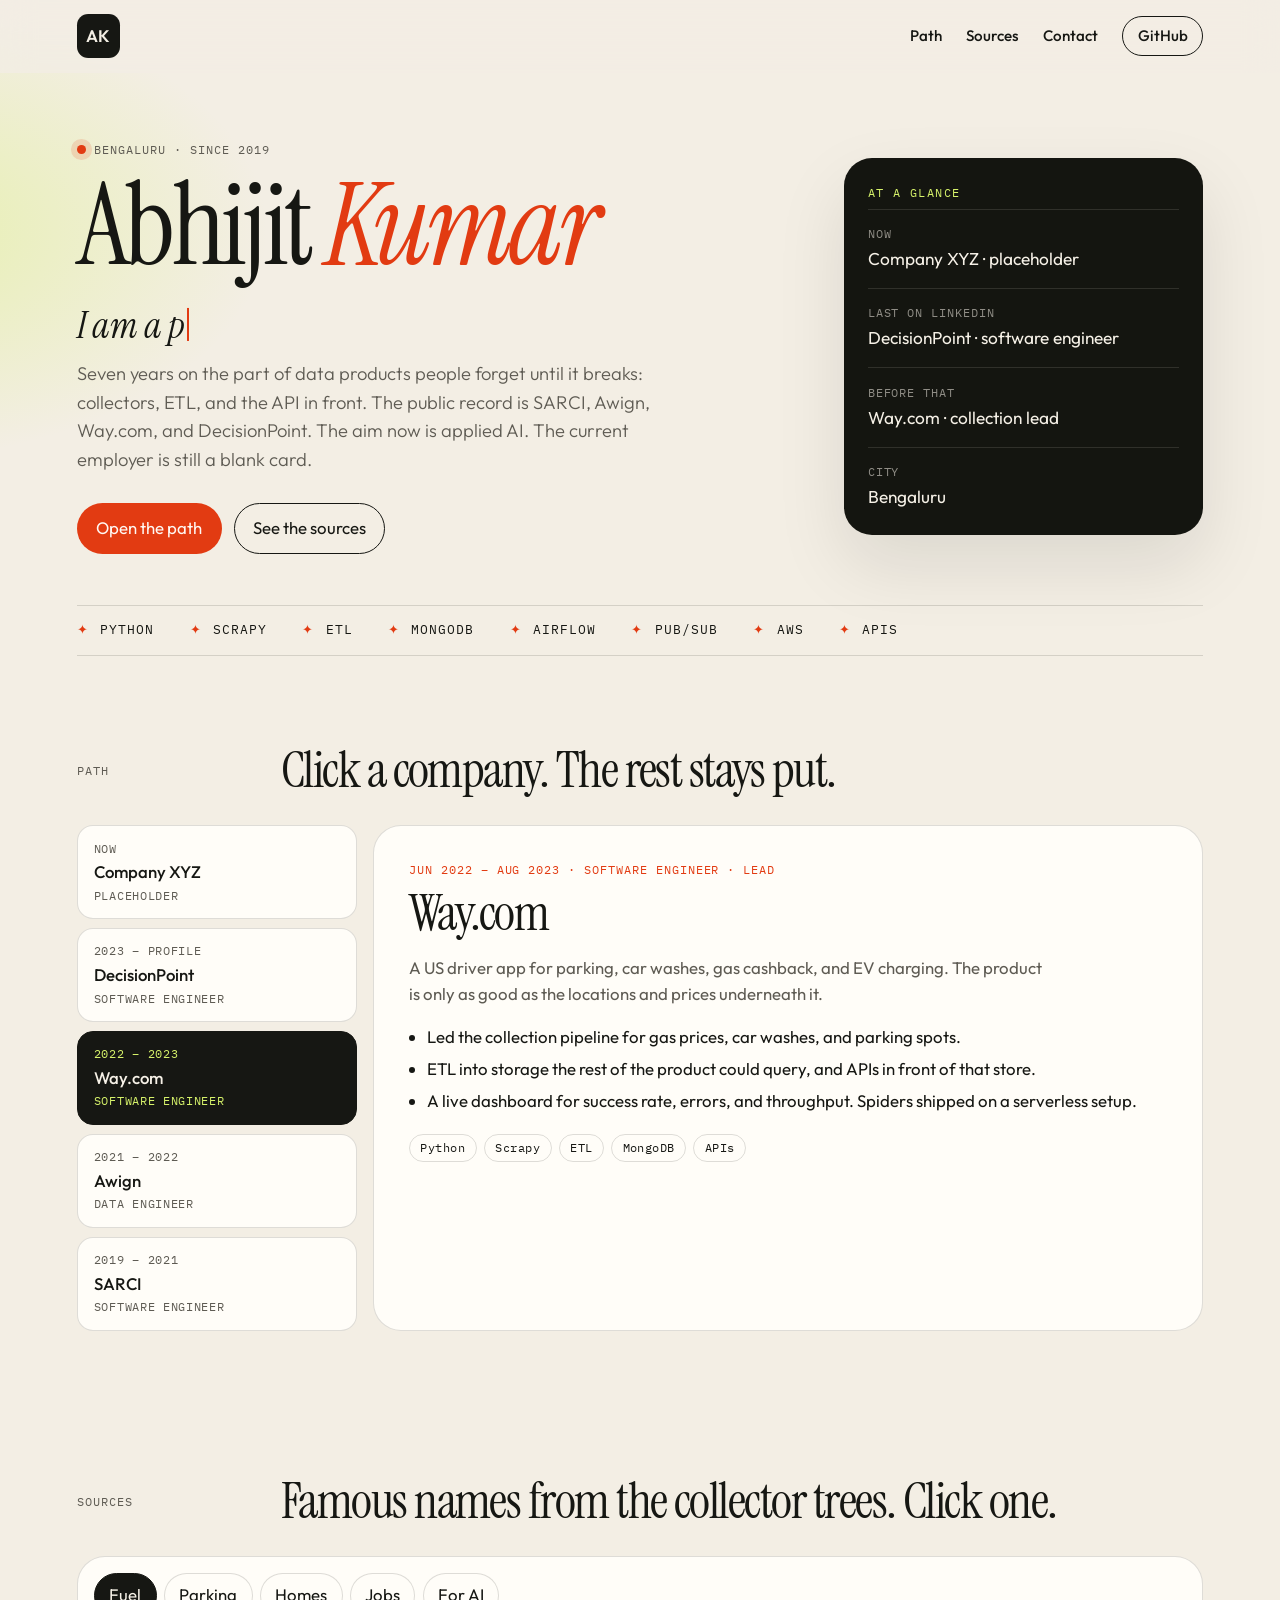
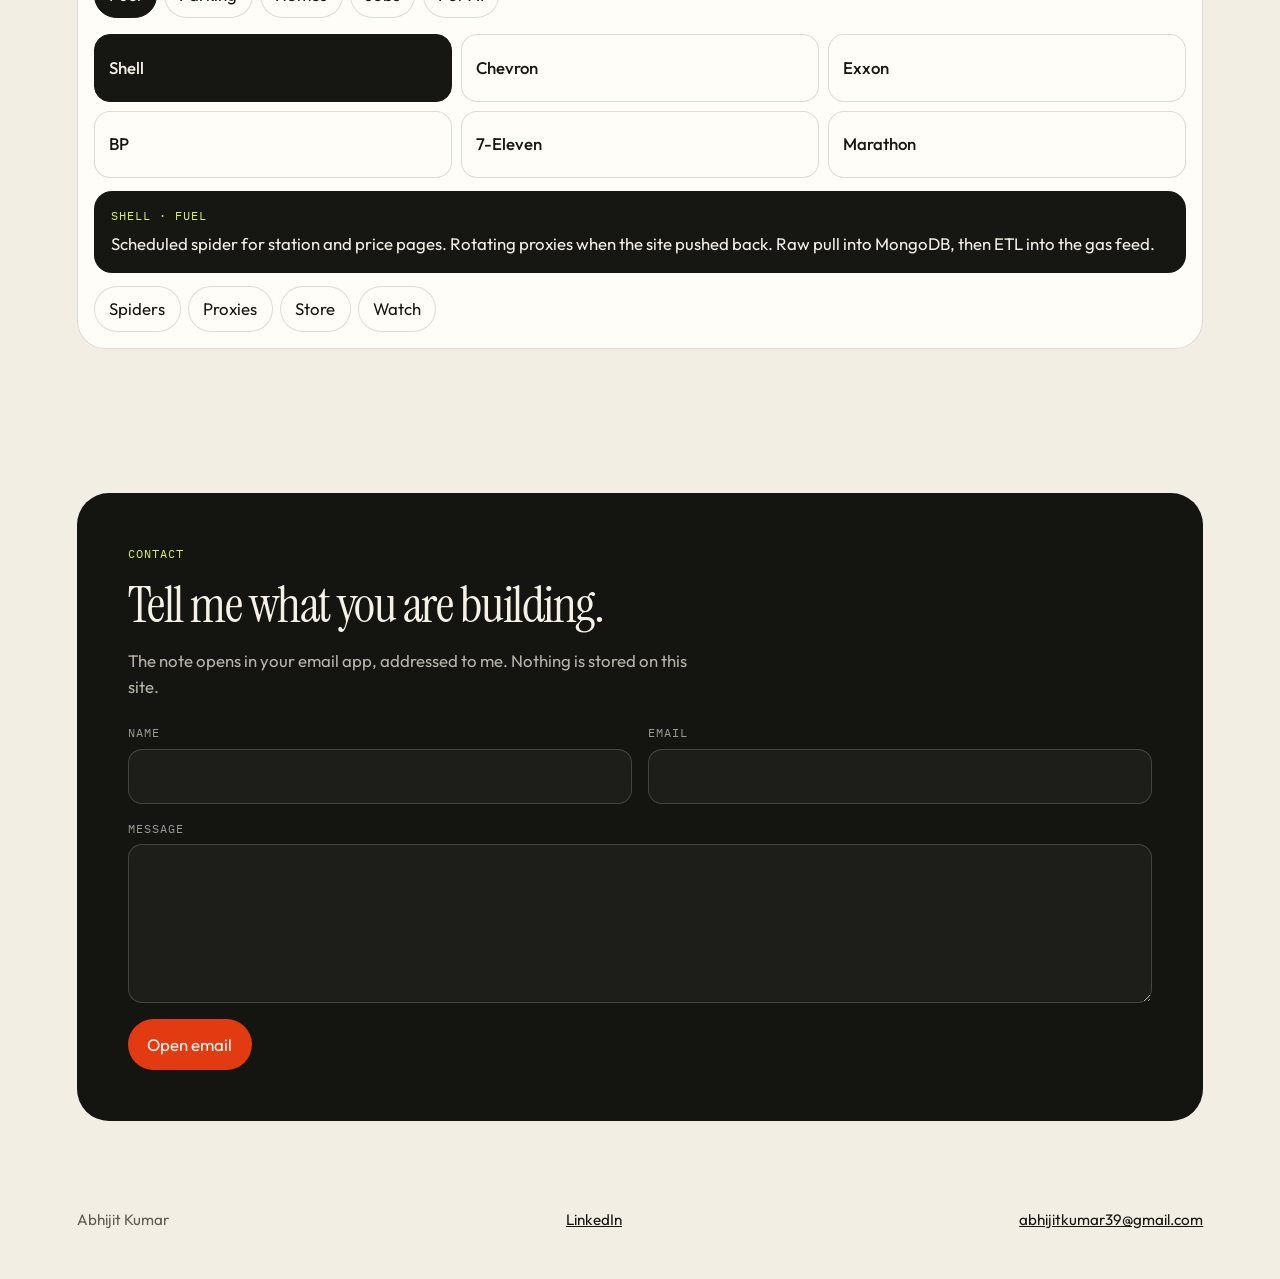
==== index.html @ cfc1832e "Turn the portfolio into a clickable record of the real roles. Company tabs follow the public LinkedI" ====
<!DOCTYPE html>
<html lang="en">
<head>
	<meta charset="utf-8">
	<meta name="viewport" content="width=device-width, initial-scale=1">
	<title>Abhijit Kumar — Data systems for an AI shift</title>
	<meta name="description" content="Abhijit Kumar has built collection pipelines, ETL, and APIs since 2019, including gas, parking, and listing data for Way.com. The current company card is a placeholder.">
	<link rel="icon" href="images/favicon.ico">
	<link rel="preconnect" href="https://fonts.googleapis.com">
	<link rel="preconnect" href="https://fonts.gstatic.com" crossorigin>
	<link href="https://fonts.googleapis.com/css2?family=IBM+Plex+Mono:wght@400;500&family=Instrument+Serif:ital@0;1&family=Outfit:wght@300;400;500;600&display=swap" rel="stylesheet">
	<link rel="stylesheet" href="assets/css/portfolio.css">
</head>
<body>
	<a class="skip" href="#path">Skip to the path</a>

	<header class="nav" data-nav>
		<a class="mark" href="#top" aria-label="Abhijit Kumar, home">AK</a>
		<button class="menu" type="button" aria-expanded="false" aria-controls="site-nav">
			<span class="menu-label">Menu</span>
			<span class="menu-bars" aria-hidden="true"></span>
		</button>
		<nav id="site-nav" class="nav-links">
			<a href="#path">Path</a>
			<a href="#sources">Sources</a>
			<a href="#contact">Contact</a>
			<a class="nav-github" href="https://github.com/abhijitkumar39" target="_blank" rel="noopener">GitHub</a>
		</nav>
	</header>

	<main id="top">
		<section class="hero">
			<div class="hero-copy">
				<p class="eyebrow"><span class="dot" aria-hidden="true"></span> Bengaluru · since 2019</p>
				<h1>Abhijit <em>Kumar</em></h1>
				<p class="role">I am a <span id="role" aria-live="polite">data engineer</span><span class="caret" aria-hidden="true"></span></p>
				<p class="lede">Seven years on the part of data products people forget until it breaks: collectors, ETL, and the API in front. The public record is SARCI, Awign, Way.com, and DecisionPoint. The aim now is applied AI. The current employer is still a blank card.</p>
				<div class="hero-actions">
					<a class="btn btn-primary" href="#path">Open the path</a>
					<a class="btn btn-ghost" href="#sources">See the sources</a>
				</div>
			</div>

			<aside class="now" aria-label="At a glance">
				<p class="now-kicker">At a glance</p>
				<dl>
					<div>
						<dt>Now</dt>
						<dd>Company XYZ · placeholder</dd>
					</div>
					<div>
						<dt>Last on LinkedIn</dt>
						<dd>DecisionPoint · software engineer</dd>
					</div>
					<div>
						<dt>Before that</dt>
						<dd>Way.com · collection lead</dd>
					</div>
					<div>
						<dt>City</dt>
						<dd>Bengaluru</dd>
					</div>
				</dl>
			</aside>
		</section>

		<section class="strip" aria-label="Tools">
			<ul>
				<li>Python</li>
				<li>Scrapy</li>
				<li>ETL</li>
				<li>MongoDB</li>
				<li>Airflow</li>
				<li>Pub/Sub</li>
				<li>AWS</li>
				<li>APIs</li>
			</ul>
		</section>

		<section id="path" class="section">
			<div class="section-head">
				<p class="eyebrow">Path</p>
				<h2>Click a company. The rest stays put.</h2>
			</div>

			<div class="switcher" data-switcher>
				<div class="switcher-tabs" role="tablist" aria-label="Companies">
					<button type="button" role="tab" id="tab-xyz" aria-controls="panel-xyz" aria-selected="false">
						<span>Now</span>
						<strong>Company XYZ</strong>
						<small>Placeholder</small>
					</button>
					<button type="button" role="tab" id="tab-dp" aria-controls="panel-dp" aria-selected="false">
						<span>2023 – profile</span>
						<strong>DecisionPoint</strong>
						<small>Software engineer</small>
					</button>
					<button type="button" role="tab" id="tab-way" aria-controls="panel-way" aria-selected="true">
						<span>2022 – 2023</span>
						<strong>Way.com</strong>
						<small>Software engineer</small>
					</button>
					<button type="button" role="tab" id="tab-awign" aria-controls="panel-awign" aria-selected="false">
						<span>2021 – 2022</span>
						<strong>Awign</strong>
						<small>Data engineer</small>
					</button>
					<button type="button" role="tab" id="tab-sarci" aria-controls="panel-sarci" aria-selected="false">
						<span>2019 – 2021</span>
						<strong>SARCI</strong>
						<small>Software engineer</small>
					</button>
				</div>

				<div class="switcher-stage">
					<article class="stage-card" role="tabpanel" id="panel-xyz" aria-labelledby="tab-xyz" hidden>
						<p class="stage-kicker">Placeholder · not a real employer</p>
						<h3>Company XYZ</h3>
						<p class="stage-company">The current role is not on the public LinkedIn yet. This card stays empty until the next pass.</p>
						<ul>
							<li>Title, dates, and the actual work go here.</li>
							<li>Nothing in this card should be read as a job.</li>
						</ul>
					</article>

					<article class="stage-card" role="tabpanel" id="panel-dp" aria-labelledby="tab-dp" hidden>
						<p class="stage-kicker">Aug 2023 – still the latest role on LinkedIn · Software engineer</p>
						<h3>DecisionPoint</h3>
						<p class="stage-company">Enterprise mobility for warehouses, stores, and delivery routes: proof of delivery, RFID, and the devices people carry on the floor.</p>
						<ul>
							<li>REST APIs with JWT, plus the schema and the queries behind them.</li>
							<li>Airflow pipelines in Python, and Pub/Sub where a stream had to stay current.</li>
							<li>Freshservice, Field Nation, and Netreo tied into internal workflows. Deploys on Linux EC2.</li>
						</ul>
						<p class="chips"><span>Python</span><span>Airflow</span><span>Pub/Sub</span><span>JWT</span><span>EC2</span></p>
					</article>

					<article class="stage-card" role="tabpanel" id="panel-way" aria-labelledby="tab-way">
						<p class="stage-kicker">Jun 2022 – Aug 2023 · Software engineer · lead</p>
						<h3>Way.com</h3>
						<p class="stage-company">A US driver app for parking, car washes, gas cashback, and EV charging. The product is only as good as the locations and prices underneath it.</p>
						<ul>
							<li>Led the collection pipeline for gas prices, car washes, and parking spots.</li>
							<li>ETL into storage the rest of the product could query, and APIs in front of that store.</li>
							<li>A live dashboard for success rate, errors, and throughput. Spiders shipped on a serverless setup.</li>
						</ul>
						<p class="chips"><span>Python</span><span>Scrapy</span><span>ETL</span><span>MongoDB</span><span>APIs</span></p>
					</article>

					<article class="stage-card" role="tabpanel" id="panel-awign" aria-labelledby="tab-awign" hidden>
						<p class="stage-kicker">Feb 2021 – May 2022 · Data engineer · Bengaluru</p>
						<h3>Awign</h3>
						<p class="stage-company">A gig-work platform. Enterprises hand over on-site and remote tasks, and a large worker network across India carries them out.</p>
						<ul>
							<li>Ran ETL from extract through load, and kept the jobs reliable enough to repeat.</li>
							<li>Turned useful sources into automated collectors instead of one-off pulls.</li>
						</ul>
						<p class="chips"><span>Python</span><span>ETL</span><span>Automation</span></p>
					</article>

					<article class="stage-card" role="tabpanel" id="panel-sarci" aria-labelledby="tab-sarci" hidden>
						<p class="stage-kicker">Jul 2019 – Feb 2021 · Software engineer · Bengaluru</p>
						<h3>SARCI</h3>
						<p class="stage-company">Process automation for Indian businesses: ERP workflows, inventory, and the paperwork that usually sits between two departments.</p>
						<ul>
							<li>Sat with clients on where their ERP was failing and shaped the fix.</li>
							<li>Built an inventory system from stock on hand through to procurement planning.</li>
						</ul>
						<p class="chips"><span>ERP</span><span>Inventory</span><span>Automation</span></p>
					</article>
				</div>
			</div>
		</section>

		<section id="sources" class="section">
			<div class="section-head">
				<p class="eyebrow">Sources</p>
				<h2>Famous names from the collector trees. Click one.</h2>
			</div>

			<div class="board" data-board>
				<div class="lane-tabs" role="tablist" aria-label="Source lanes">
					<button type="button" role="tab" data-lane="fuel" aria-selected="true">Fuel</button>
					<button type="button" role="tab" data-lane="parking" aria-selected="false">Parking</button>
					<button type="button" role="tab" data-lane="homes" aria-selected="false">Homes</button>
					<button type="button" role="tab" data-lane="jobs" aria-selected="false">Jobs</button>
					<button type="button" role="tab" data-lane="ai" aria-selected="false">For AI</button>
				</div>

				<div class="brand-grid" data-lane-panel="fuel">
					<button type="button" data-brand="shell">Shell</button>
					<button type="button" data-brand="chevron">Chevron</button>
					<button type="button" data-brand="exxon">Exxon</button>
					<button type="button" data-brand="bp">BP</button>
					<button type="button" data-brand="seven">7-Eleven</button>
					<button type="button" data-brand="marathon">Marathon</button>
				</div>
				<div class="brand-grid" data-lane-panel="parking" hidden>
					<button type="button" data-brand="spothero">SpotHero</button>
					<button type="button" data-brand="parkwhiz">ParkWhiz</button>
					<button type="button" data-brand="parkopedia">Parkopedia</button>
					<button type="button" data-brand="plugshare">PlugShare</button>
				</div>
				<div class="brand-grid" data-lane-panel="homes" hidden>
					<button type="button" data-brand="lennar">Lennar</button>
					<button type="button" data-brand="horton">D.R. Horton</button>
					<button type="button" data-brand="pulte">Pulte</button>
					<button type="button" data-brand="toll">Toll Brothers</button>
					<button type="button" data-brand="kb">KB Home</button>
				</div>
				<div class="brand-grid" data-lane-panel="jobs" hidden>
					<button type="button" data-brand="indeed">Indeed</button>
					<button type="button" data-brand="glassdoor">Glassdoor</button>
					<button type="button" data-brand="linkedin">LinkedIn</button>
					<button type="button" data-brand="zip">ZipRecruiter</button>
					<button type="button" data-brand="monster">Monster</button>
					<button type="button" data-brand="dice">Dice</button>
				</div>
				<div class="brand-grid ai-note" data-lane-panel="ai" hidden>
					<p>These feeds are repeated, timestamped, and tied to a place: a price, an open bay, a listing that changed. That is the raw material an applied-AI role actually starts from. The model work in public so far is a Telegram reminder bot that replies with a local Ollama model.</p>
					<a class="btn btn-ghost" href="https://github.com/abhijitkumar39/personal-reminder-assistant" target="_blank" rel="noopener">Reminder assistant</a>
				</div>

				<div class="dock" data-dock>
					<p class="dock-kicker" id="dock-kicker">Shell · fuel</p>
					<p id="dock-copy">Scheduled spider. Rotating proxies when the site pushed back. Raw pull into MongoDB, then an ETL job into the gas feed.</p>
				</div>

				<div class="steps" role="tablist" aria-label="How a collect ran">
					<button type="button" data-step="spiders" aria-selected="true">Spiders</button>
					<button type="button" data-step="proxies" aria-selected="false">Proxies</button>
					<button type="button" data-step="store" aria-selected="false">Store</button>
					<button type="button" data-step="watch" aria-selected="false">Watch</button>
				</div>
			</div>
		</section>

		<section id="contact" class="section contact">
			<div class="contact-panel">
				<p class="eyebrow">Contact</p>
				<h2>Tell me what you are building.</h2>
				<p class="contact-note">The note opens in your email app, addressed to me. Nothing is stored on this site.</p>
				<form class="note" id="note-form">
					<label>
						<span>Name</span>
						<input name="name" type="text" autocomplete="name" required maxlength="80">
					</label>
					<label>
						<span>Email</span>
						<input name="email" type="email" autocomplete="email" required maxlength="120">
					</label>
					<label class="full">
						<span>Message</span>
						<textarea name="message" rows="5" required maxlength="2000"></textarea>
					</label>
					<button class="btn btn-primary" type="submit">Open email</button>
				</form>
			</div>
		</section>
	</main>

	<footer class="footer">
		<p>Abhijit Kumar</p>
		<p><a href="https://www.linkedin.com/in/abhijit-kumar-79ab26136/" target="_blank" rel="noopener">LinkedIn</a></p>
		<p><a href="mailto:abhijitkumar39@gmail.com">abhijitkumar39@gmail.com</a></p>
	</footer>

	<script src="assets/js/portfolio.js"></script>
</body>
</html>
---- assets/css/portfolio.css ----
:root {
	--bg: #f3eee4;
	--bg-deep: #e7dfd0;
	--ink: #161713;
	--muted: #5e5b53;
	--line: rgba(22, 23, 19, 0.14);
	--accent: #e23b12;
	--card: #fffdf8;
	--ink-card: #141510;
	--lime: #d6f26a;
	--serif: "Instrument Serif", Georgia, "Times New Roman", serif;
	--sans: "Outfit", "Avenir Next", "Segoe UI", sans-serif;
	--mono: "IBM Plex Mono", ui-monospace, SFMono-Regular, Menlo, monospace;
	--shadow: 0 30px 70px rgba(22, 23, 19, 0.1);
	--radius: 28px;
}

* { box-sizing: border-box; }

html { scroll-behavior: smooth; }

body {
	margin: 0;
	background:
		radial-gradient(900px 480px at 100% -10%, rgba(226, 59, 18, 0.14), transparent 60%),
		radial-gradient(720px 420px at -10% 8%, rgba(214, 242, 106, 0.45), transparent 55%),
		var(--bg);
	color: var(--ink);
	font-family: var(--sans);
	font-size: 1.05rem;
	line-height: 1.55;
	font-weight: 400;
}

body.nav-open { overflow: hidden; }

img { max-width: 100%; }

a { color: inherit; }

::selection {
	background: var(--lime);
	color: var(--ink);
}

.skip {
	position: absolute;
	left: 1rem;
	top: -4rem;
	background: var(--ink);
	color: var(--bg);
	padding: 0.6rem 0.9rem;
	z-index: 20;
}

.skip:focus { top: 1rem; }

.nav {
	position: sticky;
	top: 0;
	z-index: 10;
	display: flex;
	align-items: center;
	justify-content: space-between;
	gap: 1rem;
	padding: 0.9rem 6vw;
	background: rgba(243, 238, 228, 0.78);
	backdrop-filter: blur(16px);
	border-bottom: 1px solid transparent;
}

.nav.is-stuck { border-bottom-color: var(--line); }

.mark {
	display: grid;
	place-items: center;
	width: 2.7rem;
	height: 2.7rem;
	border-radius: 0.7rem;
	background: var(--ink);
	color: var(--bg);
	text-decoration: none;
	font-weight: 600;
	letter-spacing: 0.04em;
}

.nav-links {
	display: flex;
	align-items: center;
	gap: 1.5rem;
}

.nav-links a {
	text-decoration: none;
	font-size: 0.95rem;
	font-weight: 500;
}

.nav-links a:hover { color: var(--accent); }

.nav-github {
	border: 1px solid var(--ink);
	border-radius: 999px;
	padding: 0.45rem 0.9rem;
}

.nav-github:hover {
	background: var(--ink);
	color: var(--bg) !important;
}

.menu {
	display: none;
	align-items: center;
	gap: 0.55rem;
	border: 1px solid var(--line);
	background: transparent;
	border-radius: 999px;
	padding: 0.45rem 0.8rem;
	font: inherit;
	cursor: pointer;
}

.menu-bars,
.menu-bars::before,
.menu-bars::after {
	display: block;
	width: 1rem;
	height: 1.5px;
	background: var(--ink);
	position: relative;
	content: "";
}

.menu-bars::before,
.menu-bars::after {
	position: absolute;
	left: 0;
}

.menu-bars::before { top: -5px; }
.menu-bars::after { top: 5px; }

.hero {
	display: grid;
	grid-template-columns: minmax(0, 1.4fr) minmax(260px, 0.7fr);
	gap: 3rem;
	align-items: center;
	padding: 4.2rem 6vw 3.2rem;
}

.eyebrow {
	display: flex;
	align-items: center;
	gap: 0.55rem;
	margin: 0 0 1rem;
	font-family: var(--mono);
	font-size: 0.78rem;
	letter-spacing: 0.08em;
	text-transform: uppercase;
	color: var(--muted);
}

.dot {
	width: 0.55rem;
	height: 0.55rem;
	border-radius: 50%;
	background: var(--accent);
	box-shadow: 0 0 0 6px rgba(226, 59, 18, 0.15);
}

h1 {
	margin: 0;
	font-family: var(--serif);
	font-weight: 400;
	font-size: clamp(4.4rem, 9vw, 8.4rem);
	line-height: 0.86;
	letter-spacing: -0.04em;
}

h1 em {
	font-style: italic;
	color: var(--accent);
}

.role {
	margin: 1.4rem 0 0.4rem;
	font-family: var(--serif);
	font-size: clamp(1.6rem, 3vw, 2.3rem);
	font-style: italic;
}

.caret {
	display: inline-block;
	width: 2px;
	height: 0.9em;
	margin-left: 2px;
	background: var(--accent);
	transform: translateY(0.08em);
	animation: blink 1s steps(1) infinite;
}

.lede {
	max-width: 38rem;
	margin: 0.4rem 0 0;
	color: var(--muted);
	font-size: 1.15rem;
	font-weight: 300;
}

.hero-actions {
	display: flex;
	flex-wrap: wrap;
	gap: 0.75rem;
	margin-top: 1.8rem;
}

.btn {
	display: inline-flex;
	align-items: center;
	justify-content: center;
	min-height: 3rem;
	padding: 0.7rem 1.15rem;
	border-radius: 999px;
	text-decoration: none;
	font-weight: 500;
	border: 1px solid transparent;
	cursor: pointer;
	font: inherit;
}

.btn-primary {
	background: var(--accent);
	color: #fff8f4;
}

.btn-primary:hover { background: #c4320e; }

.btn-ghost {
	border-color: var(--ink);
	background: transparent;
}

.btn-ghost:hover { background: var(--ink); color: var(--bg); }

.now {
	background: var(--ink-card);
	color: #f6f1e7;
	border-radius: var(--radius);
	padding: 1.6rem 1.5rem 0.6rem;
	box-shadow: var(--shadow);
}

.now-kicker {
	margin: 0 0 0.4rem;
	font-family: var(--mono);
	font-size: 0.75rem;
	letter-spacing: 0.12em;
	text-transform: uppercase;
	color: var(--lime);
}

.now dl { margin: 0; }

.now div {
	padding: 0.95rem 0;
	border-top: 1px solid rgba(246, 241, 231, 0.12);
}

.now dt {
	font-family: var(--mono);
	font-size: 0.72rem;
	letter-spacing: 0.08em;
	text-transform: uppercase;
	color: rgba(246, 241, 231, 0.55);
}

.now dd {
	margin: 0.2rem 0 0;
	font-size: 1.08rem;
}

.now a { color: #fff; }

.strip {
	margin: 0 6vw 1rem;
	border-block: 1px solid var(--line);
	overflow: hidden;
}

.strip ul {
	display: flex;
	gap: 2.2rem;
	list-style: none;
	margin: 0;
	padding: 0.9rem 0;
	font-family: var(--mono);
	font-size: 0.82rem;
	letter-spacing: 0.08em;
	text-transform: uppercase;
	white-space: nowrap;
}

.strip li::before {
	content: "✦";
	color: var(--accent);
	margin-right: 0.7rem;
}

.section {
	padding: 4.5rem 6vw;
}

.section-head {
	display: grid;
	grid-template-columns: 180px 1fr;
	gap: 1.5rem;
	align-items: end;
	margin-bottom: 1.8rem;
}

.section-head h2,
.about h2,
.contact h2 {
	margin: 0;
	font-family: var(--serif);
	font-weight: 400;
	font-size: clamp(2.2rem, 4vw, 3.6rem);
	line-height: 1.02;
	letter-spacing: -0.03em;
}

.projects {
	display: grid;
	grid-template-columns: 1fr 1fr;
	gap: 1rem;
}

.project {
	display: flex;
	flex-direction: column;
	gap: 1.2rem;
	min-height: 280px;
	padding: 1.4rem;
	background: var(--card);
	border: 1px solid var(--line);
	border-radius: 24px;
	text-decoration: none;
	transition: transform 180ms ease, border-color 180ms ease;
}

.project-wide { grid-column: 1 / -1; flex-direction: row; align-items: center; gap: 1.6rem; min-height: 0; }

.project:hover {
	transform: translateY(-4px);
	border-color: var(--accent);
}

.project-index {
	font-family: var(--serif);
	font-size: 2.4rem;
	line-height: 1;
	color: var(--accent);
}

.project-body { flex: 1; }

.project-meta {
	margin: 0 0 0.35rem;
	font-family: var(--mono);
	font-size: 0.75rem;
	letter-spacing: 0.08em;
	text-transform: uppercase;
	color: var(--muted);
}

.project h3 {
	margin: 0 0 0.45rem;
	font-size: 1.55rem;
	font-weight: 500;
	letter-spacing: -0.03em;
}

.project p { margin: 0; color: var(--muted); max-width: 46rem; }

.project-go {
	font-family: var(--mono);
	font-size: 0.78rem;
	letter-spacing: 0.06em;
	text-transform: uppercase;
}

.project-wide .project-go { margin-left: auto; }

.about {
	display: grid;
	grid-template-columns: 1fr 1fr;
	gap: 3rem;
	align-items: start;
}

.about-copy p {
	margin-top: 0;
	color: var(--muted);
	font-size: 1.12rem;
}

.facts {
	list-style: none;
	margin: 1.5rem 0 0;
	padding: 0;
	border-top: 1px solid var(--line);
}

.facts li {
	display: grid;
	grid-template-columns: 7rem 1fr;
	gap: 1rem;
	padding: 0.85rem 0;
	border-bottom: 1px solid var(--line);
}

.facts span {
	font-family: var(--mono);
	font-size: 0.75rem;
	letter-spacing: 0.08em;
	text-transform: uppercase;
	color: var(--muted);
	align-self: center;
}

.contact-panel {
	background: var(--ink-card);
	color: #f6f1e7;
	border-radius: 32px;
	padding: clamp(1.5rem, 4vw, 3.2rem);
}

.contact .eyebrow { color: var(--lime); }

.contact-note {
	max-width: 36rem;
	color: rgba(246, 241, 231, 0.72);
}

.note {
	display: grid;
	grid-template-columns: 1fr 1fr;
	gap: 1rem;
	margin-top: 1.5rem;
}

.note label { display: grid; gap: 0.4rem; }

.note .full { grid-column: 1 / -1; }
.note button { grid-column: 1 / -1; justify-self: start; }

.note span {
	font-family: var(--mono);
	font-size: 0.72rem;
	letter-spacing: 0.08em;
	text-transform: uppercase;
	color: rgba(246, 241, 231, 0.6);
}

.note input,
.note textarea {
	width: 100%;
	border: 1px solid rgba(246, 241, 231, 0.18);
	background: rgba(255, 255, 255, 0.04);
	color: #fff;
	border-radius: 14px;
	padding: 0.85rem 0.9rem;
	font: inherit;
}

.note input:focus,
.note textarea:focus,
.btn:focus-visible,
.nav a:focus-visible,
.menu:focus-visible,
.mark:focus-visible {
	outline: 2px solid var(--lime);
	outline-offset: 3px;
}

.footer {
	display: flex;
	justify-content: space-between;
	gap: 1rem;
	padding: 0 6vw 2rem;
	color: var(--muted);
	font-size: 0.95rem;
}

.footer a { color: var(--ink); }

.switcher {
	display: grid;
	grid-template-columns: minmax(220px, 280px) 1fr;
	gap: 1rem;
	align-items: stretch;
}

.switcher-tabs {
	display: flex;
	flex-direction: column;
	gap: 0.55rem;
}

.switcher-tabs button,
.lane-tabs button,
.steps button,
.brand-grid button {
	font: inherit;
	cursor: pointer;
	text-align: left;
	color: inherit;
	background: var(--card);
	border: 1px solid var(--line);
}

.switcher-tabs button {
	display: grid;
	gap: 0.1rem;
	padding: 0.85rem 1rem;
	border-radius: 16px;
}

.switcher-tabs button span,
.switcher-tabs button small {
	font-family: var(--mono);
	font-size: 0.72rem;
	letter-spacing: 0.06em;
	text-transform: uppercase;
	color: var(--muted);
}

.switcher-tabs button strong {
	font-size: 1.05rem;
	font-weight: 500;
}

.switcher-tabs button[aria-selected="true"],
.lane-tabs button[aria-selected="true"],
.steps button[aria-selected="true"],
.brand-grid button[aria-selected="true"] {
	background: var(--ink);
	color: #f6f1e7;
	border-color: var(--ink);
}

.switcher-tabs button[aria-selected="true"] span,
.switcher-tabs button[aria-selected="true"] small {
	color: var(--lime);
}

.stage-card {
	background: var(--card);
	border: 1px solid var(--line);
	border-radius: 28px;
	padding: clamp(1.3rem, 3vw, 2.2rem);
	min-height: 100%;
}

#panel-xyz {
	border-style: dashed;
	background:
		repeating-linear-gradient(-45deg, transparent, transparent 10px, rgba(22, 23, 19, 0.03) 10px, rgba(22, 23, 19, 0.03) 11px),
		var(--card);
}

.stage-kicker,
.dock-kicker {
	margin: 0 0 0.6rem;
	font-family: var(--mono);
	font-size: 0.75rem;
	letter-spacing: 0.08em;
	text-transform: uppercase;
	color: var(--accent);
}

.stage-card h3 {
	margin: 0;
	font-family: var(--serif);
	font-size: clamp(2.4rem, 4vw, 3.6rem);
	font-weight: 400;
	letter-spacing: -0.03em;
	line-height: 0.95;
}

.stage-company {
	max-width: 40rem;
	color: var(--muted);
}

.stage-card ul {
	margin: 0.4rem 0 0;
	padding-left: 1.1rem;
}

.stage-card li { margin: 0.4rem 0; }

.chips {
	display: flex;
	flex-wrap: wrap;
	gap: 0.45rem;
	margin: 1.2rem 0 0;
}

.chips span {
	border: 1px solid var(--line);
	border-radius: 999px;
	padding: 0.25rem 0.65rem;
	font-family: var(--mono);
	font-size: 0.75rem;
	letter-spacing: 0.04em;
}

.board {
	background: var(--card);
	border: 1px solid var(--line);
	border-radius: 28px;
	padding: 1rem;
}

.lane-tabs,
.steps {
	display: flex;
	flex-wrap: wrap;
	gap: 0.45rem;
}

.lane-tabs { margin-bottom: 1rem; }

.lane-tabs button,
.steps button {
	border-radius: 999px;
	padding: 0.55rem 0.9rem;
}

.brand-grid {
	display: grid;
	grid-template-columns: repeat(3, 1fr);
	gap: 0.55rem;
	min-height: 9rem;
}

.brand-grid[hidden] { display: none; }

.brand-grid button {
	border-radius: 16px;
	padding: 1rem 0.9rem;
	font-weight: 500;
	font-size: 1.05rem;
}

.brand-grid button:hover,
.switcher-tabs button:hover,
.lane-tabs button:hover,
.steps button:hover {
	border-color: var(--accent);
}

.ai-note p {
	margin: 0 0 1rem;
	max-width: 42rem;
	color: var(--muted);
}

.dock {
	margin-top: 0.8rem;
	padding: 1rem 1.1rem;
	border-radius: 18px;
	background: var(--ink);
	color: #f6f1e7;
}

.dock p { margin: 0; }

.dock-kicker { color: var(--lime); }

#dock-copy { margin-top: 0.35rem; }

.steps { margin-top: 0.8rem; }

.switcher-tabs button:focus-visible,
.lane-tabs button:focus-visible,
.steps button:focus-visible,
.brand-grid button:focus-visible {
	outline: 2px solid var(--lime);
	outline-offset: 3px;
}

@media (max-width: 860px) {
	.menu { display: inline-flex; }

	.nav-links {
		position: fixed;
		inset: 4.4rem 1rem auto;
		display: none;
		flex-direction: column;
		align-items: stretch;
		gap: 0.2rem;
		padding: 0.8rem;
		background: var(--card);
		border: 1px solid var(--line);
		border-radius: 18px;
		box-shadow: var(--shadow);
	}

	.nav-links.is-open { display: flex; }

	.nav-links a {
		padding: 0.85rem 0.7rem;
		border-radius: 12px;
	}

	.nav-github { text-align: center; }

	.hero,
	.section-head,
	.about,
	.note,
	.project-wide,
	.projects {
		grid-template-columns: 1fr;
	}

	.hero {
		min-height: auto;
		padding-top: 2.2rem;
		gap: 1.6rem;
	}

	h1 { font-size: clamp(3.4rem, 16vw, 5rem); }

	.project-wide { flex-direction: column; align-items: flex-start; }

	.project-wide .project-go { margin-left: 0; }

	.footer { flex-direction: column; }

	.switcher,
	.brand-grid { grid-template-columns: 1fr; }

	.switcher-tabs {
		flex-direction: row;
		overflow-x: auto;
		padding-bottom: 0.2rem;
	}

	.switcher-tabs button { min-width: 9.5rem; }
}

@media (prefers-reduced-motion: reduce) {
	html { scroll-behavior: auto; }
	.caret { animation: none; }
	.project { transition: none; }
}

@keyframes blink {
	50% { opacity: 0; }
}
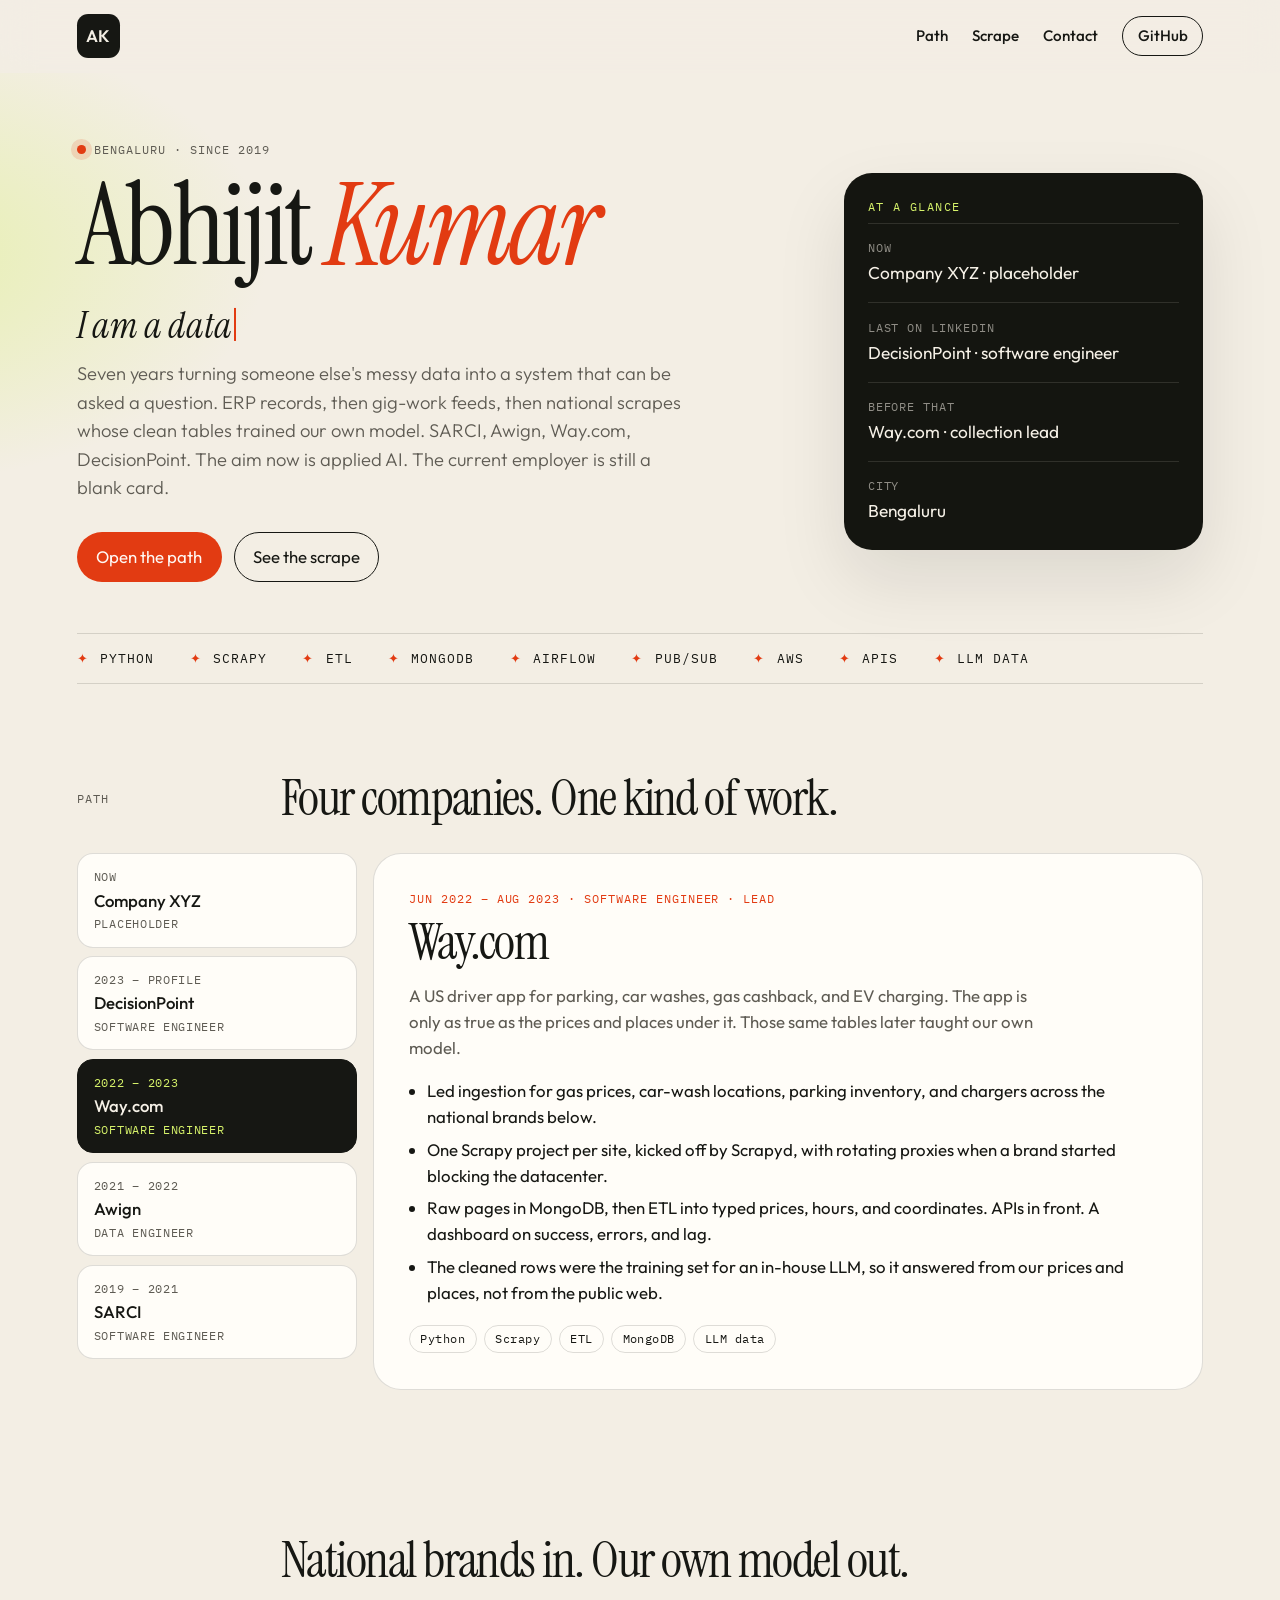
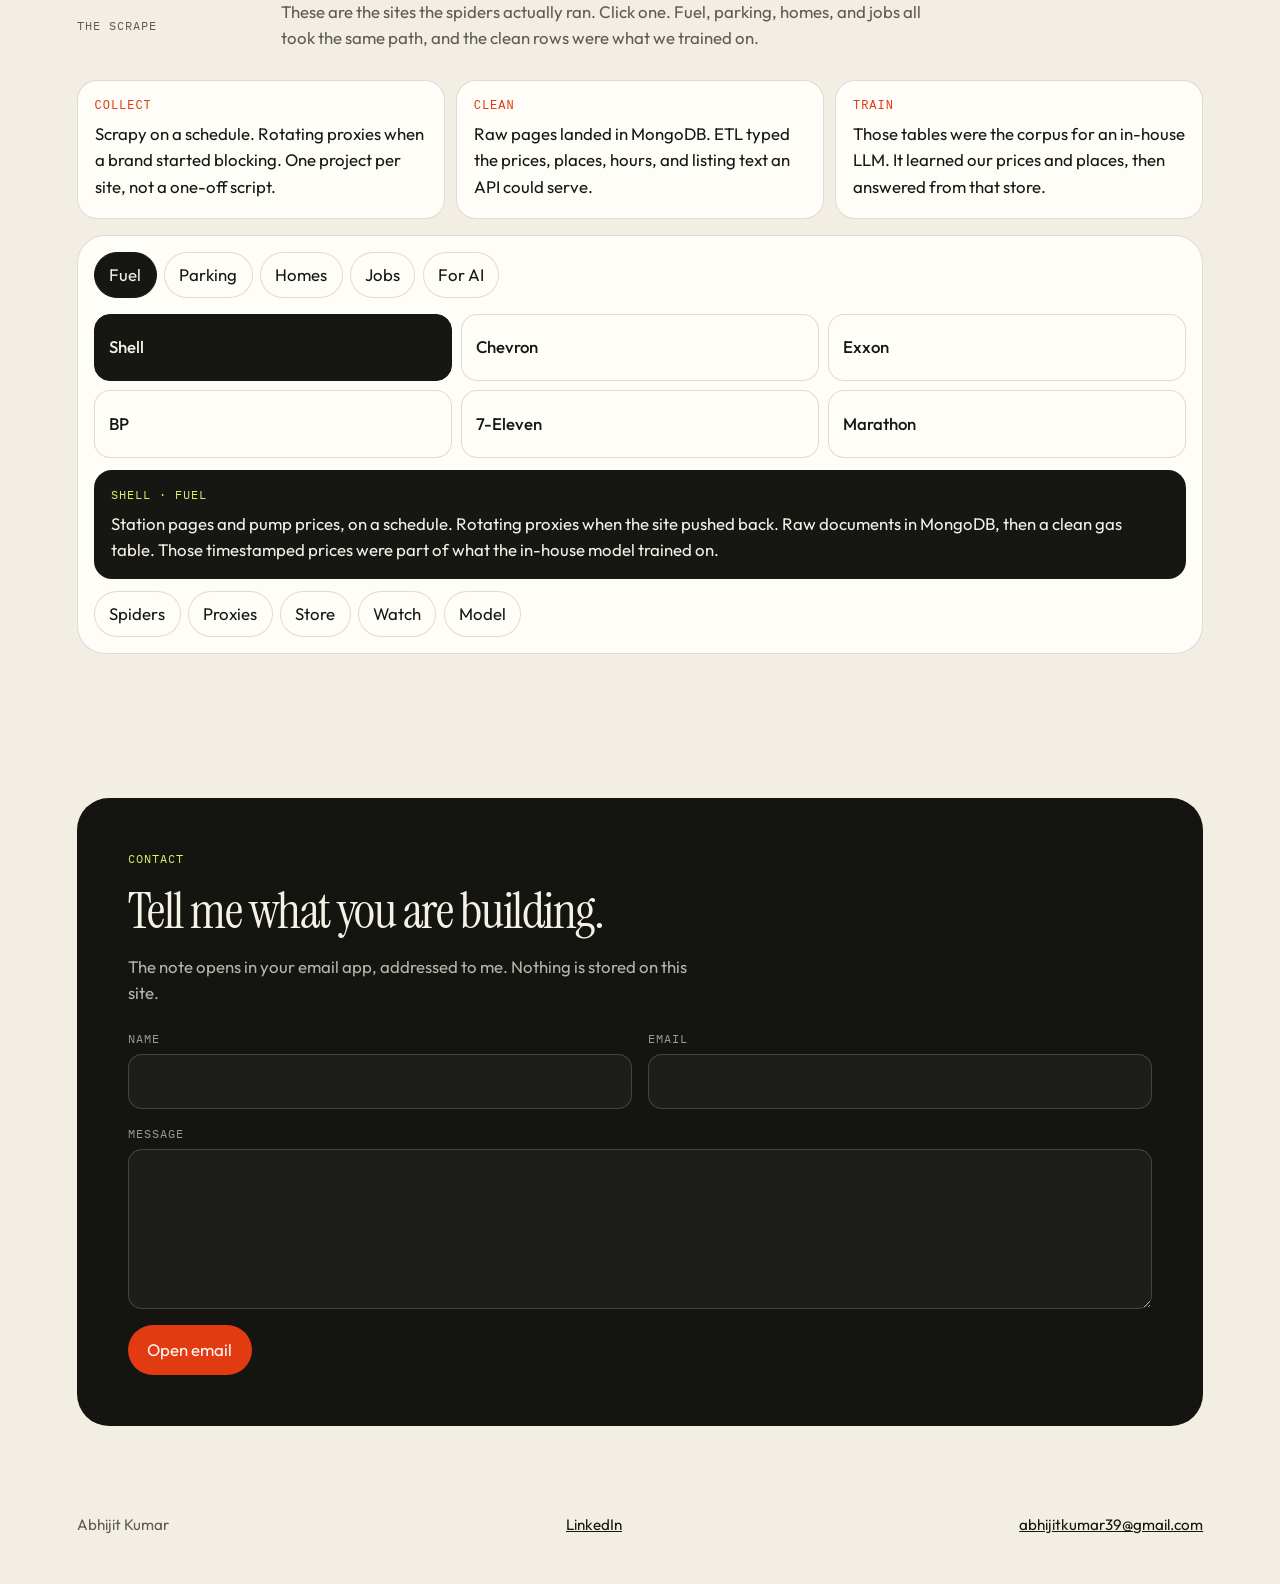
==== commit 296876a0: "Connect the career cards to the scrape that trained the model. Each past role now reads as the same " ====
--- a/index.html
+++ b/index.html
@@ -3,13 +3,13 @@
 <head>
 	<meta charset="utf-8">
 	<meta name="viewport" content="width=device-width, initial-scale=1">
-	<title>Abhijit Kumar — Data systems for an AI shift</title>
-	<meta name="description" content="Abhijit Kumar has built collection pipelines, ETL, and APIs since 2019, including gas, parking, and listing data for Way.com. The current company card is a placeholder.">
+	<title>Abhijit Kumar — Data systems that train models</title>
+	<meta name="description" content="Abhijit Kumar has spent seven years turning outside data into something a product can trust: ERP records, gig-work feeds, and national scrapes whose clean tables trained an in-house LLM.">
 	<link rel="icon" href="images/favicon.ico">
 	<link rel="preconnect" href="https://fonts.googleapis.com">
 	<link rel="preconnect" href="https://fonts.gstatic.com" crossorigin>
 	<link href="https://fonts.googleapis.com/css2?family=IBM+Plex+Mono:wght@400;500&family=Instrument+Serif:ital@0;1&family=Outfit:wght@300;400;500;600&display=swap" rel="stylesheet">
-	<link rel="stylesheet" href="assets/css/portfolio.css">
+	<link rel="stylesheet" href="assets/css/portfolio.css?v=4">
 </head>
 <body>
 	<a class="skip" href="#path">Skip to the path</a>
@@ -22,7 +22,7 @@
 		</button>
 		<nav id="site-nav" class="nav-links">
 			<a href="#path">Path</a>
-			<a href="#sources">Sources</a>
+			<a href="#sources">Scrape</a>
 			<a href="#contact">Contact</a>
 			<a class="nav-github" href="https://github.com/abhijitkumar39" target="_blank" rel="noopener">GitHub</a>
 		</nav>
@@ -34,10 +34,10 @@
 				<p class="eyebrow"><span class="dot" aria-hidden="true"></span> Bengaluru · since 2019</p>
 				<h1>Abhijit <em>Kumar</em></h1>
 				<p class="role">I am a <span id="role" aria-live="polite">data engineer</span><span class="caret" aria-hidden="true"></span></p>
-				<p class="lede">Seven years on the part of data products people forget until it breaks: collectors, ETL, and the API in front. The public record is SARCI, Awign, Way.com, and DecisionPoint. The aim now is applied AI. The current employer is still a blank card.</p>
+				<p class="lede">Seven years turning someone else's messy data into a system that can be asked a question. ERP records, then gig-work feeds, then national scrapes whose clean tables trained our own model. SARCI, Awign, Way.com, DecisionPoint. The aim now is applied AI. The current employer is still a blank card.</p>
 				<div class="hero-actions">
 					<a class="btn btn-primary" href="#path">Open the path</a>
-					<a class="btn btn-ghost" href="#sources">See the sources</a>
+					<a class="btn btn-ghost" href="#sources">See the scrape</a>
 				</div>
 			</div>
 
@@ -74,13 +74,14 @@
 				<li>Pub/Sub</li>
 				<li>AWS</li>
 				<li>APIs</li>
+				<li>LLM data</li>
 			</ul>
 		</section>
 
 		<section id="path" class="section">
 			<div class="section-head">
 				<p class="eyebrow">Path</p>
-				<h2>Click a company. The rest stays put.</h2>
+				<h2>Four companies. One kind of work.</h2>
 			</div>
 
 			<div class="switcher" data-switcher>
@@ -126,11 +127,12 @@
 					<article class="stage-card" role="tabpanel" id="panel-dp" aria-labelledby="tab-dp" hidden>
 						<p class="stage-kicker">Aug 2023 – still the latest role on LinkedIn · Software engineer</p>
 						<h3>DecisionPoint</h3>
-						<p class="stage-company">Enterprise mobility for warehouses, stores, and delivery routes: proof of delivery, RFID, and the devices people carry on the floor.</p>
-						<ul>
-							<li>REST APIs with JWT, plus the schema and the queries behind them.</li>
-							<li>Airflow pipelines in Python, and Pub/Sub where a stream had to stay current.</li>
-							<li>Freshservice, Field Nation, and Netreo tied into internal workflows. Deploys on Linux EC2.</li>
+						<p class="stage-company">Enterprise mobility for warehouses, stores, and delivery routes. Same muscle as the scrape years, pointed at the floor: an outside system, a pipeline that stays current, and an API something else can ask.</p>
+						<ul>
+							<li>REST APIs with JWT for proof of delivery, RFID scans, and the devices people carry on a route.</li>
+							<li>Schema and queries so a scan, a stop, and a delivery stayed one story from the device to the warehouse.</li>
+							<li>Airflow in Python for the batch work. Google Pub/Sub where an event could not wait for the next run.</li>
+							<li>Freshservice, Field Nation, and Netreo folded into those workflows. Services shipped on Linux EC2.</li>
 						</ul>
 						<p class="chips"><span>Python</span><span>Airflow</span><span>Pub/Sub</span><span>JWT</span><span>EC2</span></p>
 					</article>
@@ -138,22 +140,25 @@
 					<article class="stage-card" role="tabpanel" id="panel-way" aria-labelledby="tab-way">
 						<p class="stage-kicker">Jun 2022 – Aug 2023 · Software engineer · lead</p>
 						<h3>Way.com</h3>
-						<p class="stage-company">A US driver app for parking, car washes, gas cashback, and EV charging. The product is only as good as the locations and prices underneath it.</p>
-						<ul>
-							<li>Led the collection pipeline for gas prices, car washes, and parking spots.</li>
-							<li>ETL into storage the rest of the product could query, and APIs in front of that store.</li>
-							<li>A live dashboard for success rate, errors, and throughput. Spiders shipped on a serverless setup.</li>
-						</ul>
-						<p class="chips"><span>Python</span><span>Scrapy</span><span>ETL</span><span>MongoDB</span><span>APIs</span></p>
+						<p class="stage-company">A US driver app for parking, car washes, gas cashback, and EV charging. The app is only as true as the prices and places under it. Those same tables later taught our own model.</p>
+						<ul>
+							<li>Led ingestion for gas prices, car-wash locations, parking inventory, and chargers across the national brands below.</li>
+							<li>One Scrapy project per site, kicked off by Scrapyd, with rotating proxies when a brand started blocking the datacenter.</li>
+							<li>Raw pages in MongoDB, then ETL into typed prices, hours, and coordinates. APIs in front. A dashboard on success, errors, and lag.</li>
+							<li>The cleaned rows were the training set for an in-house LLM, so it answered from our prices and places, not from the public web.</li>
+						</ul>
+						<p class="chips"><span>Python</span><span>Scrapy</span><span>ETL</span><span>MongoDB</span><span>LLM data</span></p>
 					</article>
 
 					<article class="stage-card" role="tabpanel" id="panel-awign" aria-labelledby="tab-awign" hidden>
 						<p class="stage-kicker">Feb 2021 – May 2022 · Data engineer · Bengaluru</p>
 						<h3>Awign</h3>
-						<p class="stage-company">A gig-work platform. Enterprises hand over on-site and remote tasks, and a large worker network across India carries them out.</p>
-						<ul>
-							<li>Ran ETL from extract through load, and kept the jobs reliable enough to repeat.</li>
-							<li>Turned useful sources into automated collectors instead of one-off pulls.</li>
+						<p class="stage-company">A gig-work platform. Enterprises hand over on-site and remote tasks, and a worker network across India carries them out. This is where "get someone else's data in, every day" became the job.</p>
+						<ul>
+							<li>Owned ETL from extract through load, so a client feed became a table ops could actually use.</li>
+							<li>Replaced one-off pulls with collectors on a schedule, and made a failed job obvious instead of silent.</li>
+							<li>Shaped the data behind stuck tasks, free workers, and client feeds that had gone stale.</li>
+							<li>The spiders at Way were this habit at national scale: outside data, on time, clean enough for the next system.</li>
 						</ul>
 						<p class="chips"><span>Python</span><span>ETL</span><span>Automation</span></p>
 					</article>
@@ -161,10 +166,12 @@
 					<article class="stage-card" role="tabpanel" id="panel-sarci" aria-labelledby="tab-sarci" hidden>
 						<p class="stage-kicker">Jul 2019 – Feb 2021 · Software engineer · Bengaluru</p>
 						<h3>SARCI</h3>
-						<p class="stage-company">Process automation for Indian businesses: ERP workflows, inventory, and the paperwork that usually sits between two departments.</p>
-						<ul>
-							<li>Sat with clients on where their ERP was failing and shaped the fix.</li>
-							<li>Built an inventory system from stock on hand through to procurement planning.</li>
+						<p class="stage-company">Process automation for Indian businesses. ERP workflows, inventory, and the paperwork that sits between two departments. If the source record is wrong, every model downstream is confidently wrong. This is where that lesson started.</p>
+						<ul>
+							<li>Sat with clients on the ERP steps that failed between teams, and shaped the fix with them.</li>
+							<li>Built inventory from stock on hand through procurement, so buying stopped living in a spreadsheet.</li>
+							<li>Automated the handoff that used to be an email: a record left one team and arrived in the next.</li>
+							<li>Left operational truth in a shape a later pipeline could trust. Every collect after this one starts there.</li>
 						</ul>
 						<p class="chips"><span>ERP</span><span>Inventory</span><span>Automation</span></p>
 					</article>
@@ -174,9 +181,18 @@
 
 		<section id="sources" class="section">
 			<div class="section-head">
-				<p class="eyebrow">Sources</p>
-				<h2>Famous names from the collector trees. Click one.</h2>
-			</div>
+				<p class="eyebrow">The scrape</p>
+				<div>
+					<h2>National brands in. Our own model out.</h2>
+					<p class="section-lede">These are the sites the spiders actually ran. Click one. Fuel, parking, homes, and jobs all took the same path, and the clean rows were what we trained on.</p>
+				</div>
+			</div>
+
+			<ol class="beats">
+				<li><strong>Collect</strong> Scrapy on a schedule. Rotating proxies when a brand started blocking. One project per site, not a one-off script.</li>
+				<li><strong>Clean</strong> Raw pages landed in MongoDB. ETL typed the prices, places, hours, and listing text an API could serve.</li>
+				<li><strong>Train</strong> Those tables were the corpus for an in-house LLM. It learned our prices and places, then answered from that store.</li>
+			</ol>
 
 			<div class="board" data-board>
 				<div class="lane-tabs" role="tablist" aria-label="Source lanes">
@@ -217,7 +233,8 @@
 					<button type="button" data-brand="dice">Dice</button>
 				</div>
 				<div class="brand-grid ai-note" data-lane-panel="ai" hidden>
-					<p>These feeds are repeated, timestamped, and tied to a place: a price, an open bay, a listing that changed. That is the raw material an applied-AI role actually starts from. The model work in public so far is a Telegram reminder bot that replies with a local Ollama model.</p>
+					<p>The model was not trained on a generic crawl. It learned our tables: a pump price that moved through the day, a parking bay that was still open, a home listing that changed, a job post that vanished. Ask where gas is cheaper, or which builder still has inventory, and the answer comes from that store.</p>
+					<p>The public cousin of that work is a Telegram reminder bot that replies with a local Ollama model. Same idea, smaller: a model that answers from data we hold, not from the open web.</p>
 					<a class="btn btn-ghost" href="https://github.com/abhijitkumar39/personal-reminder-assistant" target="_blank" rel="noopener">Reminder assistant</a>
 				</div>
 
@@ -226,11 +243,12 @@
 					<p id="dock-copy">Scheduled spider. Rotating proxies when the site pushed back. Raw pull into MongoDB, then an ETL job into the gas feed.</p>
 				</div>
 
-				<div class="steps" role="tablist" aria-label="How a collect ran">
+				<div class="steps" role="tablist" aria-label="How a collect became a model">
 					<button type="button" data-step="spiders" aria-selected="true">Spiders</button>
 					<button type="button" data-step="proxies" aria-selected="false">Proxies</button>
 					<button type="button" data-step="store" aria-selected="false">Store</button>
 					<button type="button" data-step="watch" aria-selected="false">Watch</button>
+					<button type="button" data-step="model" aria-selected="false">Model</button>
 				</div>
 			</div>
 		</section>
@@ -265,6 +283,6 @@
 		<p><a href="mailto:abhijitkumar39@gmail.com">abhijitkumar39@gmail.com</a></p>
 	</footer>
 
-	<script src="assets/js/portfolio.js"></script>
+	<script src="assets/js/portfolio.js?v=4"></script>
 </body>
 </html>
--- a/assets/css/portfolio.css
+++ b/assets/css/portfolio.css
@@ -330,6 +330,40 @@
 	letter-spacing: -0.03em;
 }
 
+.section-lede {
+	margin: 0.85rem 0 0;
+	max-width: 40rem;
+	color: var(--muted);
+}
+
+.beats {
+	display: grid;
+	grid-template-columns: repeat(3, 1fr);
+	gap: 0.7rem;
+	list-style: none;
+	margin: 0 0 1rem;
+	padding: 0;
+}
+
+.beats li {
+	margin: 0;
+	background: var(--card);
+	border: 1px solid var(--line);
+	border-radius: 20px;
+	padding: 1rem 1.05rem 1.15rem;
+}
+
+.beats strong {
+	display: block;
+	margin-bottom: 0.35rem;
+	font-family: var(--mono);
+	font-size: 0.75rem;
+	font-weight: 500;
+	letter-spacing: 0.08em;
+	text-transform: uppercase;
+	color: var(--accent);
+}
+
 .projects {
 	display: grid;
 	grid-template-columns: 1fr 1fr;
@@ -660,6 +694,11 @@
 .lane-tabs button:hover,
 .steps button:hover {
 	border-color: var(--accent);
+}
+
+.ai-note {
+	display: block;
+	min-height: 0;
 }
 
 .ai-note p {
@@ -742,7 +781,8 @@
 	.footer { flex-direction: column; }
 
 	.switcher,
-	.brand-grid { grid-template-columns: 1fr; }
+	.brand-grid,
+	.beats { grid-template-columns: 1fr; }
 
 	.switcher-tabs {
 		flex-direction: row;
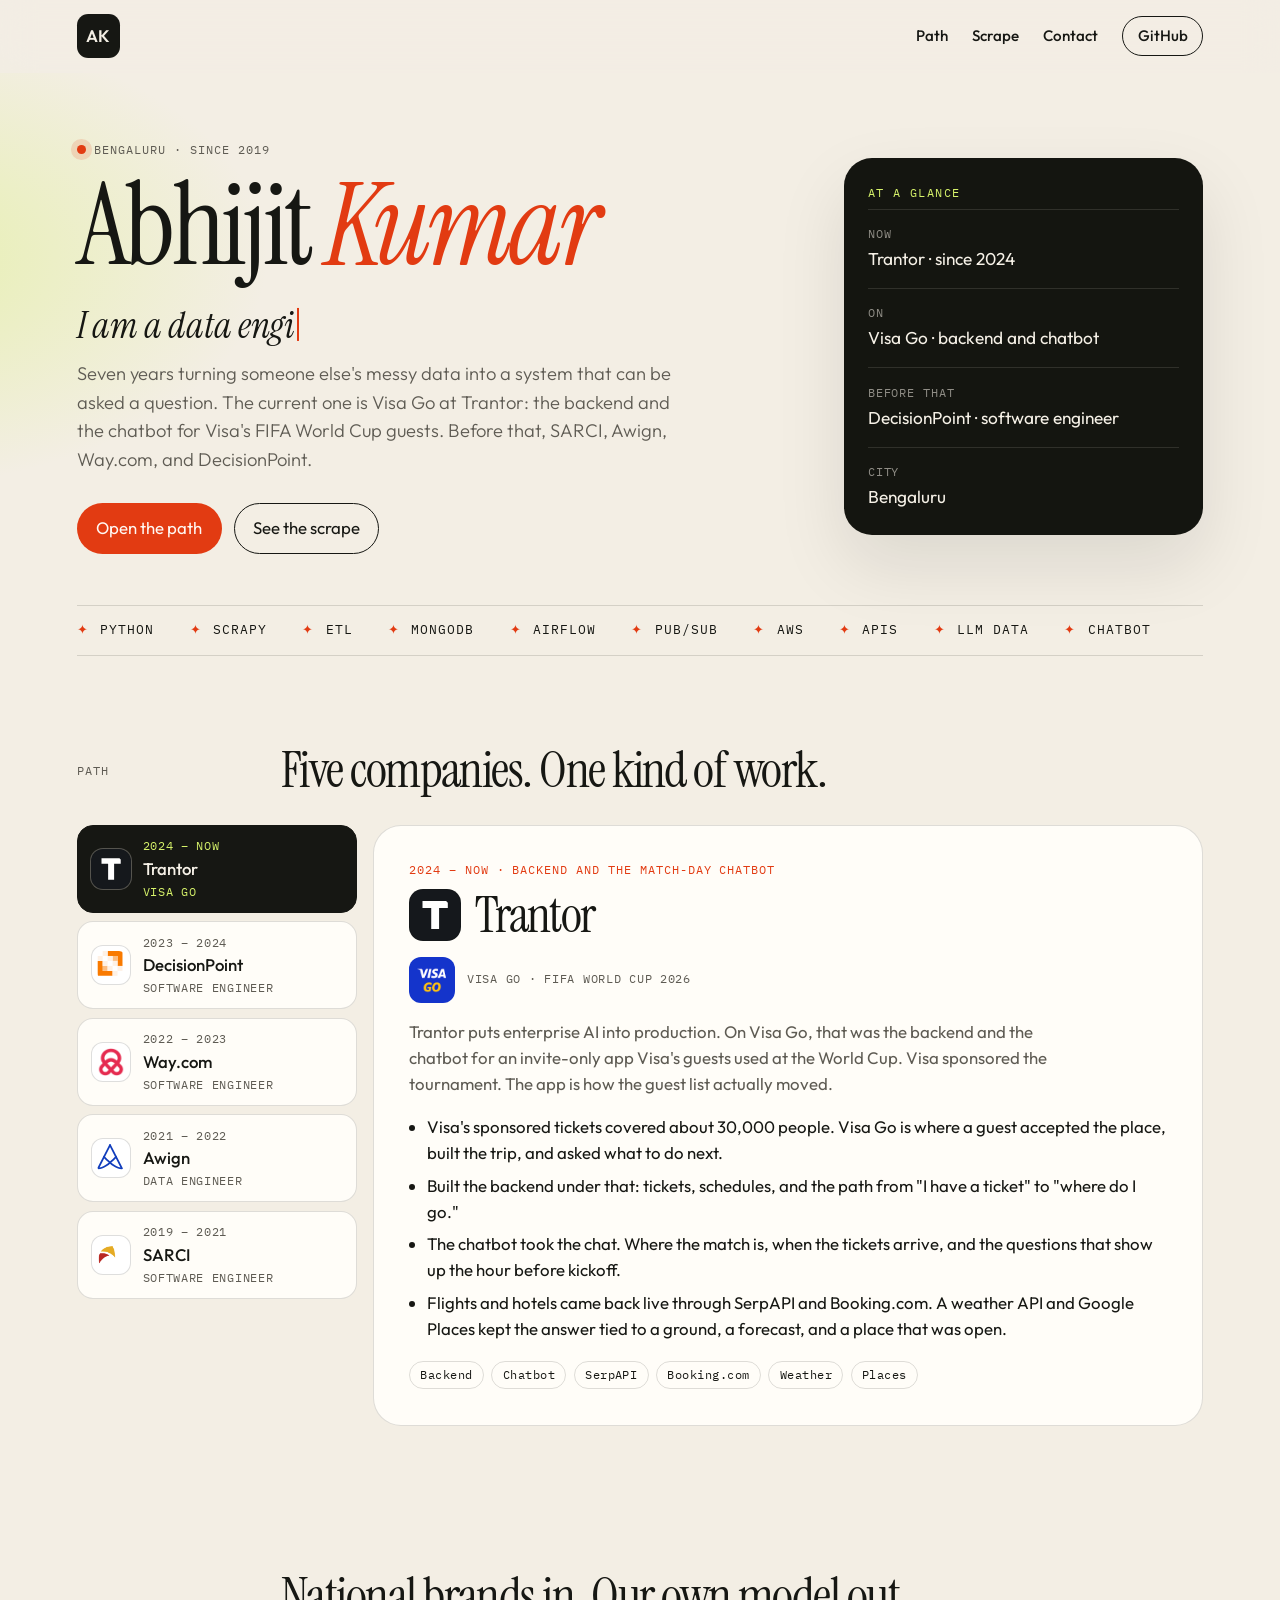
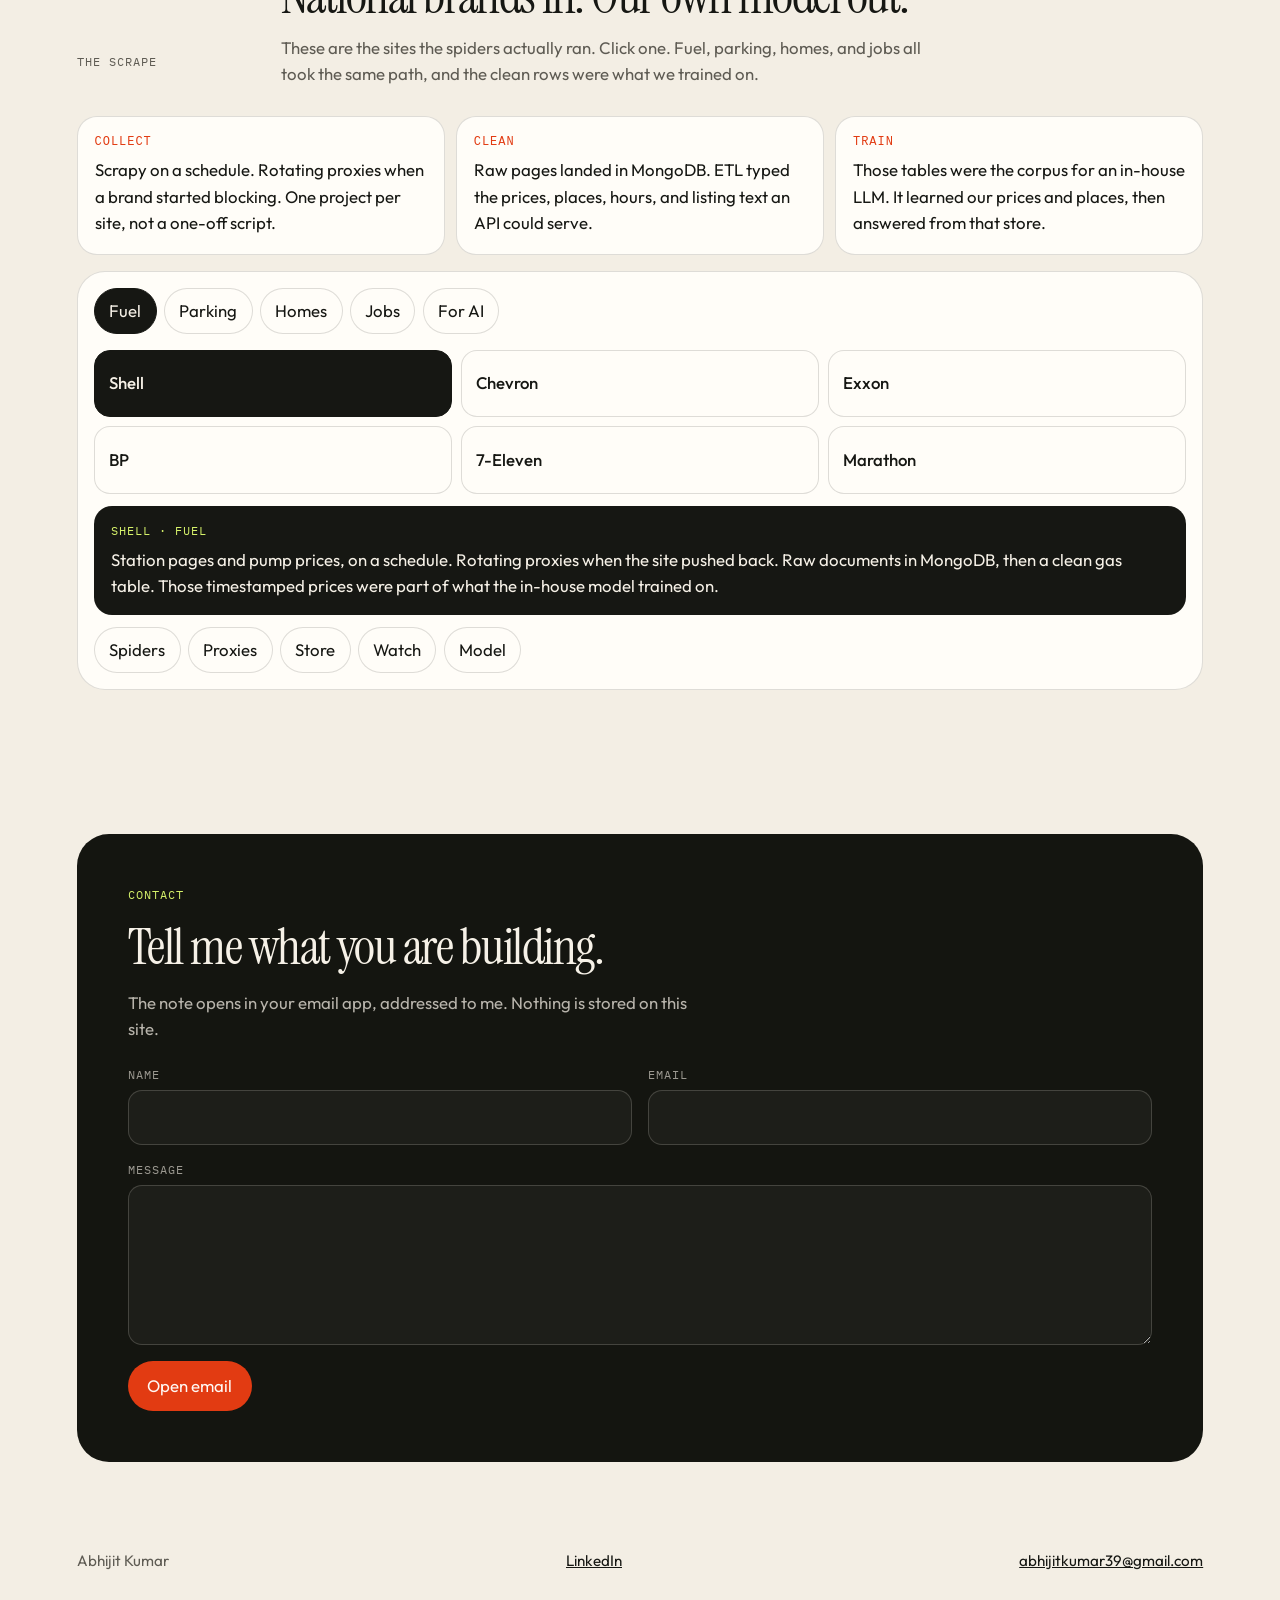
==== commit 2578c3b9: "Add the Trantor Visa Go role and a mark beside each company. The current card is the backend and cha" ====
--- a/index.html
+++ b/index.html
@@ -3,13 +3,13 @@
 <head>
 	<meta charset="utf-8">
 	<meta name="viewport" content="width=device-width, initial-scale=1">
-	<title>Abhijit Kumar — Data systems that train models</title>
-	<meta name="description" content="Abhijit Kumar has spent seven years turning outside data into something a product can trust: ERP records, gig-work feeds, and national scrapes whose clean tables trained an in-house LLM.">
+	<title>Abhijit Kumar — Visa Go at Trantor</title>
+	<meta name="description" content="Abhijit Kumar builds the backend and the chatbot for Visa Go at Trantor, the invite-only app for Visa's FIFA World Cup guests. Before that: collection pipelines, ETL, and APIs.">
 	<link rel="icon" href="images/favicon.ico">
 	<link rel="preconnect" href="https://fonts.googleapis.com">
 	<link rel="preconnect" href="https://fonts.gstatic.com" crossorigin>
 	<link href="https://fonts.googleapis.com/css2?family=IBM+Plex+Mono:wght@400;500&family=Instrument+Serif:ital@0;1&family=Outfit:wght@300;400;500;600&display=swap" rel="stylesheet">
-	<link rel="stylesheet" href="assets/css/portfolio.css?v=4">
+	<link rel="stylesheet" href="assets/css/portfolio.css?v=5">
 </head>
 <body>
 	<a class="skip" href="#path">Skip to the path</a>
@@ -34,7 +34,7 @@
 				<p class="eyebrow"><span class="dot" aria-hidden="true"></span> Bengaluru · since 2019</p>
 				<h1>Abhijit <em>Kumar</em></h1>
 				<p class="role">I am a <span id="role" aria-live="polite">data engineer</span><span class="caret" aria-hidden="true"></span></p>
-				<p class="lede">Seven years turning someone else's messy data into a system that can be asked a question. ERP records, then gig-work feeds, then national scrapes whose clean tables trained our own model. SARCI, Awign, Way.com, DecisionPoint. The aim now is applied AI. The current employer is still a blank card.</p>
+				<p class="lede">Seven years turning someone else's messy data into a system that can be asked a question. The current one is Visa Go at Trantor: the backend and the chatbot for Visa's FIFA World Cup guests. Before that, SARCI, Awign, Way.com, and DecisionPoint.</p>
 				<div class="hero-actions">
 					<a class="btn btn-primary" href="#path">Open the path</a>
 					<a class="btn btn-ghost" href="#sources">See the scrape</a>
@@ -46,15 +46,15 @@
 				<dl>
 					<div>
 						<dt>Now</dt>
-						<dd>Company XYZ · placeholder</dd>
+						<dd>Trantor · since 2024</dd>
 					</div>
 					<div>
-						<dt>Last on LinkedIn</dt>
-						<dd>DecisionPoint · software engineer</dd>
+						<dt>On</dt>
+						<dd>Visa Go · backend and chatbot</dd>
 					</div>
 					<div>
 						<dt>Before that</dt>
-						<dd>Way.com · collection lead</dd>
+						<dd>DecisionPoint · software engineer</dd>
 					</div>
 					<div>
 						<dt>City</dt>
@@ -75,38 +75,44 @@
 				<li>AWS</li>
 				<li>APIs</li>
 				<li>LLM data</li>
+				<li>Chatbot</li>
 			</ul>
 		</section>
 
 		<section id="path" class="section">
 			<div class="section-head">
 				<p class="eyebrow">Path</p>
-				<h2>Four companies. One kind of work.</h2>
+				<h2>Five companies. One kind of work.</h2>
 			</div>
 
 			<div class="switcher" data-switcher>
 				<div class="switcher-tabs" role="tablist" aria-label="Companies">
-					<button type="button" role="tab" id="tab-xyz" aria-controls="panel-xyz" aria-selected="false">
-						<span>Now</span>
-						<strong>Company XYZ</strong>
-						<small>Placeholder</small>
+					<button type="button" role="tab" id="tab-trantor" aria-controls="panel-trantor" aria-selected="true">
+						<img class="co-mark co-mark-fill" src="images/logos/trantor.svg" alt="">
+						<span>2024 – now</span>
+						<strong>Trantor</strong>
+						<small>Visa Go</small>
 					</button>
 					<button type="button" role="tab" id="tab-dp" aria-controls="panel-dp" aria-selected="false">
-						<span>2023 – profile</span>
+						<img class="co-mark" src="images/logos/decisionpoint.svg" alt="">
+						<span>2023 – 2024</span>
 						<strong>DecisionPoint</strong>
 						<small>Software engineer</small>
 					</button>
-					<button type="button" role="tab" id="tab-way" aria-controls="panel-way" aria-selected="true">
+					<button type="button" role="tab" id="tab-way" aria-controls="panel-way" aria-selected="false">
+						<img class="co-mark" src="images/logos/way.png" alt="">
 						<span>2022 – 2023</span>
 						<strong>Way.com</strong>
 						<small>Software engineer</small>
 					</button>
 					<button type="button" role="tab" id="tab-awign" aria-controls="panel-awign" aria-selected="false">
+						<img class="co-mark" src="images/logos/awign.svg" alt="">
 						<span>2021 – 2022</span>
 						<strong>Awign</strong>
 						<small>Data engineer</small>
 					</button>
 					<button type="button" role="tab" id="tab-sarci" aria-controls="panel-sarci" aria-selected="false">
+						<img class="co-mark" src="images/logos/sarci.png" alt="">
 						<span>2019 – 2021</span>
 						<strong>SARCI</strong>
 						<small>Software engineer</small>
@@ -114,19 +120,32 @@
 				</div>
 
 				<div class="switcher-stage">
-					<article class="stage-card" role="tabpanel" id="panel-xyz" aria-labelledby="tab-xyz" hidden>
-						<p class="stage-kicker">Placeholder · not a real employer</p>
-						<h3>Company XYZ</h3>
-						<p class="stage-company">The current role is not on the public LinkedIn yet. This card stays empty until the next pass.</p>
-						<ul>
-							<li>Title, dates, and the actual work go here.</li>
-							<li>Nothing in this card should be read as a job.</li>
-						</ul>
+					<article class="stage-card" role="tabpanel" id="panel-trantor" aria-labelledby="tab-trantor">
+						<p class="stage-kicker">2024 – now · Backend and the match-day chatbot</p>
+						<div class="stage-title">
+							<img class="co-mark co-mark-fill" src="images/logos/trantor.svg" alt="">
+							<h3>Trantor</h3>
+						</div>
+						<p class="product-lockup">
+							<img src="images/logos/visago.png" alt="">
+							<span>Visa Go · FIFA World Cup 2026</span>
+						</p>
+						<p class="stage-company">Trantor puts enterprise AI into production. On Visa Go, that was the backend and the chatbot for an invite-only app Visa's guests used at the World Cup. Visa sponsored the tournament. The app is how the guest list actually moved.</p>
+						<ul>
+							<li>Visa's sponsored tickets covered about 30,000 people. Visa Go is where a guest accepted the place, built the trip, and asked what to do next.</li>
+							<li>Built the backend under that: tickets, schedules, and the path from "I have a ticket" to "where do I go."</li>
+							<li>The chatbot took the chat. Where the match is, when the tickets arrive, and the questions that show up the hour before kickoff.</li>
+							<li>Flights and hotels came back live through SerpAPI and Booking.com. A weather API and Google Places kept the answer tied to a ground, a forecast, and a place that was open.</li>
+						</ul>
+						<p class="chips"><span>Backend</span><span>Chatbot</span><span>SerpAPI</span><span>Booking.com</span><span>Weather</span><span>Places</span></p>
 					</article>
 
 					<article class="stage-card" role="tabpanel" id="panel-dp" aria-labelledby="tab-dp" hidden>
-						<p class="stage-kicker">Aug 2023 – still the latest role on LinkedIn · Software engineer</p>
-						<h3>DecisionPoint</h3>
+						<p class="stage-kicker">Aug 2023 – 2024 · Software engineer</p>
+						<div class="stage-title">
+							<img class="co-mark" src="images/logos/decisionpoint.svg" alt="">
+							<h3>DecisionPoint</h3>
+						</div>
 						<p class="stage-company">Enterprise mobility for warehouses, stores, and delivery routes. Same muscle as the scrape years, pointed at the floor: an outside system, a pipeline that stays current, and an API something else can ask.</p>
 						<ul>
 							<li>REST APIs with JWT for proof of delivery, RFID scans, and the devices people carry on a route.</li>
@@ -137,9 +156,12 @@
 						<p class="chips"><span>Python</span><span>Airflow</span><span>Pub/Sub</span><span>JWT</span><span>EC2</span></p>
 					</article>
 
-					<article class="stage-card" role="tabpanel" id="panel-way" aria-labelledby="tab-way">
+					<article class="stage-card" role="tabpanel" id="panel-way" aria-labelledby="tab-way" hidden>
 						<p class="stage-kicker">Jun 2022 – Aug 2023 · Software engineer · lead</p>
-						<h3>Way.com</h3>
+						<div class="stage-title">
+							<img class="co-mark" src="images/logos/way.png" alt="">
+							<h3>Way.com</h3>
+						</div>
 						<p class="stage-company">A US driver app for parking, car washes, gas cashback, and EV charging. The app is only as true as the prices and places under it. Those same tables later taught our own model.</p>
 						<ul>
 							<li>Led ingestion for gas prices, car-wash locations, parking inventory, and chargers across the national brands below.</li>
@@ -152,7 +174,10 @@
 
 					<article class="stage-card" role="tabpanel" id="panel-awign" aria-labelledby="tab-awign" hidden>
 						<p class="stage-kicker">Feb 2021 – May 2022 · Data engineer · Bengaluru</p>
-						<h3>Awign</h3>
+						<div class="stage-title">
+							<img class="co-mark" src="images/logos/awign.svg" alt="">
+							<h3>Awign</h3>
+						</div>
 						<p class="stage-company">A gig-work platform. Enterprises hand over on-site and remote tasks, and a worker network across India carries them out. This is where "get someone else's data in, every day" became the job.</p>
 						<ul>
 							<li>Owned ETL from extract through load, so a client feed became a table ops could actually use.</li>
@@ -165,7 +190,10 @@
 
 					<article class="stage-card" role="tabpanel" id="panel-sarci" aria-labelledby="tab-sarci" hidden>
 						<p class="stage-kicker">Jul 2019 – Feb 2021 · Software engineer · Bengaluru</p>
-						<h3>SARCI</h3>
+						<div class="stage-title">
+							<img class="co-mark" src="images/logos/sarci.png" alt="">
+							<h3>SARCI</h3>
+						</div>
 						<p class="stage-company">Process automation for Indian businesses. ERP workflows, inventory, and the paperwork that sits between two departments. If the source record is wrong, every model downstream is confidently wrong. This is where that lesson started.</p>
 						<ul>
 							<li>Sat with clients on the ERP steps that failed between teams, and shaped the fix with them.</li>
@@ -283,6 +311,6 @@
 		<p><a href="mailto:abhijitkumar39@gmail.com">abhijitkumar39@gmail.com</a></p>
 	</footer>
 
-	<script src="assets/js/portfolio.js?v=4"></script>
+	<script src="assets/js/portfolio.js?v=5"></script>
 </body>
 </html>
--- a/assets/css/portfolio.css
+++ b/assets/css/portfolio.css
@@ -556,9 +556,29 @@
 
 .switcher-tabs button {
 	display: grid;
-	gap: 0.1rem;
-	padding: 0.85rem 1rem;
+	grid-template-columns: 40px 1fr;
+	column-gap: 0.7rem;
+	row-gap: 0.05rem;
+	align-items: center;
+	padding: 0.7rem 0.85rem;
 	border-radius: 16px;
+}
+
+.co-mark {
+	grid-row: 1 / span 3;
+	width: 40px;
+	height: 40px;
+	border-radius: 12px;
+	object-fit: contain;
+	background: #fff;
+	padding: 5px;
+	border: 1px solid var(--line);
+}
+
+.co-mark-fill {
+	padding: 0;
+	object-fit: cover;
+	background: #15181c;
 }
 
 .switcher-tabs button span,
@@ -589,6 +609,11 @@
 	color: var(--lime);
 }
 
+.switcher-tabs button[aria-selected="true"] .co-mark {
+	border-color: transparent;
+	box-shadow: 0 0 0 1px rgba(246, 241, 231, 0.28);
+}
+
 .stage-card {
 	background: var(--card);
 	border: 1px solid var(--line);
@@ -597,11 +622,17 @@
 	min-height: 100%;
 }
 
-#panel-xyz {
-	border-style: dashed;
-	background:
-		repeating-linear-gradient(-45deg, transparent, transparent 10px, rgba(22, 23, 19, 0.03) 10px, rgba(22, 23, 19, 0.03) 11px),
-		var(--card);
+.stage-title {
+	display: flex;
+	align-items: center;
+	gap: 0.85rem;
+}
+
+.stage-title .co-mark {
+	width: 52px;
+	height: 52px;
+	border-radius: 14px;
+	grid-row: auto;
 }
 
 .stage-kicker,
@@ -621,6 +652,27 @@
 	font-weight: 400;
 	letter-spacing: -0.03em;
 	line-height: 0.95;
+}
+
+.product-lockup {
+	display: flex;
+	align-items: center;
+	gap: 0.75rem;
+	margin: 0.95rem 0 0.15rem;
+}
+
+.product-lockup img {
+	width: 46px;
+	height: 46px;
+	border-radius: 12px;
+}
+
+.product-lockup span {
+	font-family: var(--mono);
+	font-size: 0.75rem;
+	letter-spacing: 0.06em;
+	text-transform: uppercase;
+	color: var(--muted);
 }
 
 .stage-company {
@@ -790,7 +842,7 @@
 		padding-bottom: 0.2rem;
 	}
 
-	.switcher-tabs button { min-width: 9.5rem; }
+	.switcher-tabs button { min-width: 12.5rem; }
 }
 
 @media (prefers-reduced-motion: reduce) {
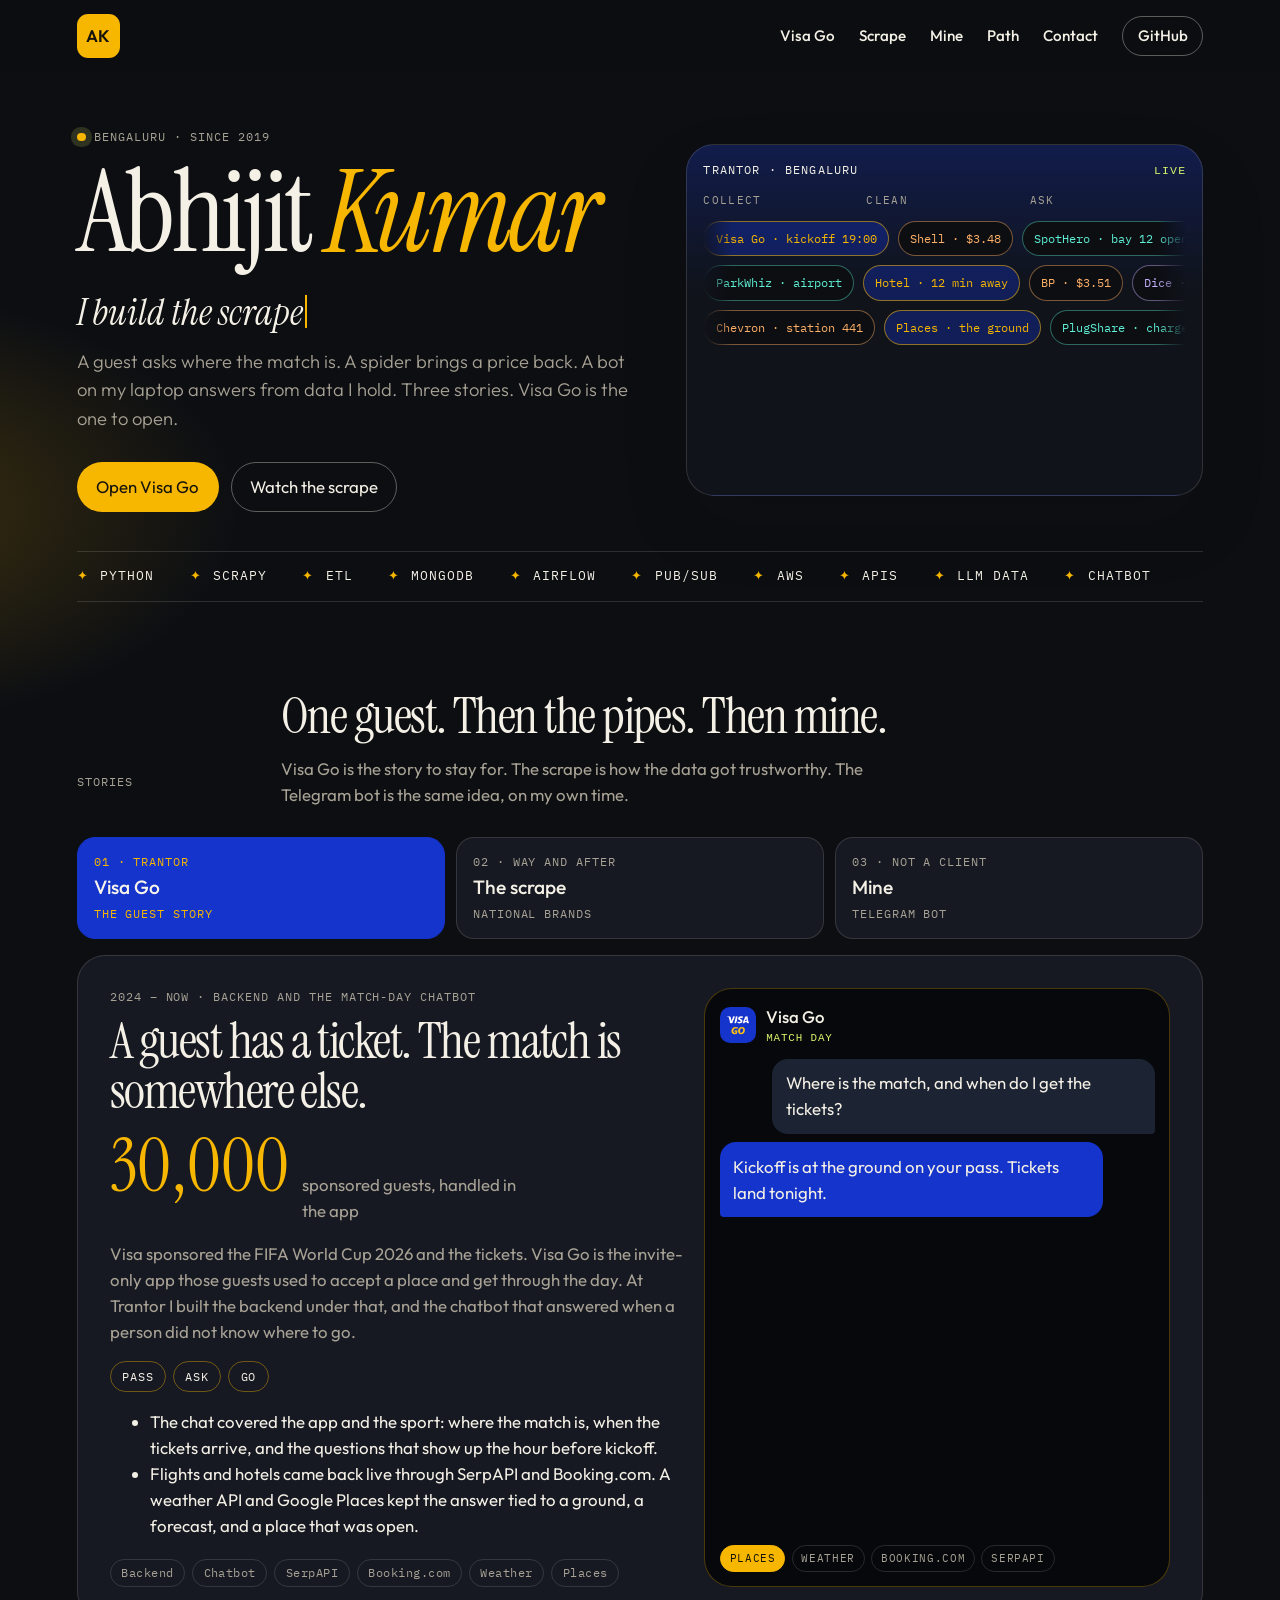
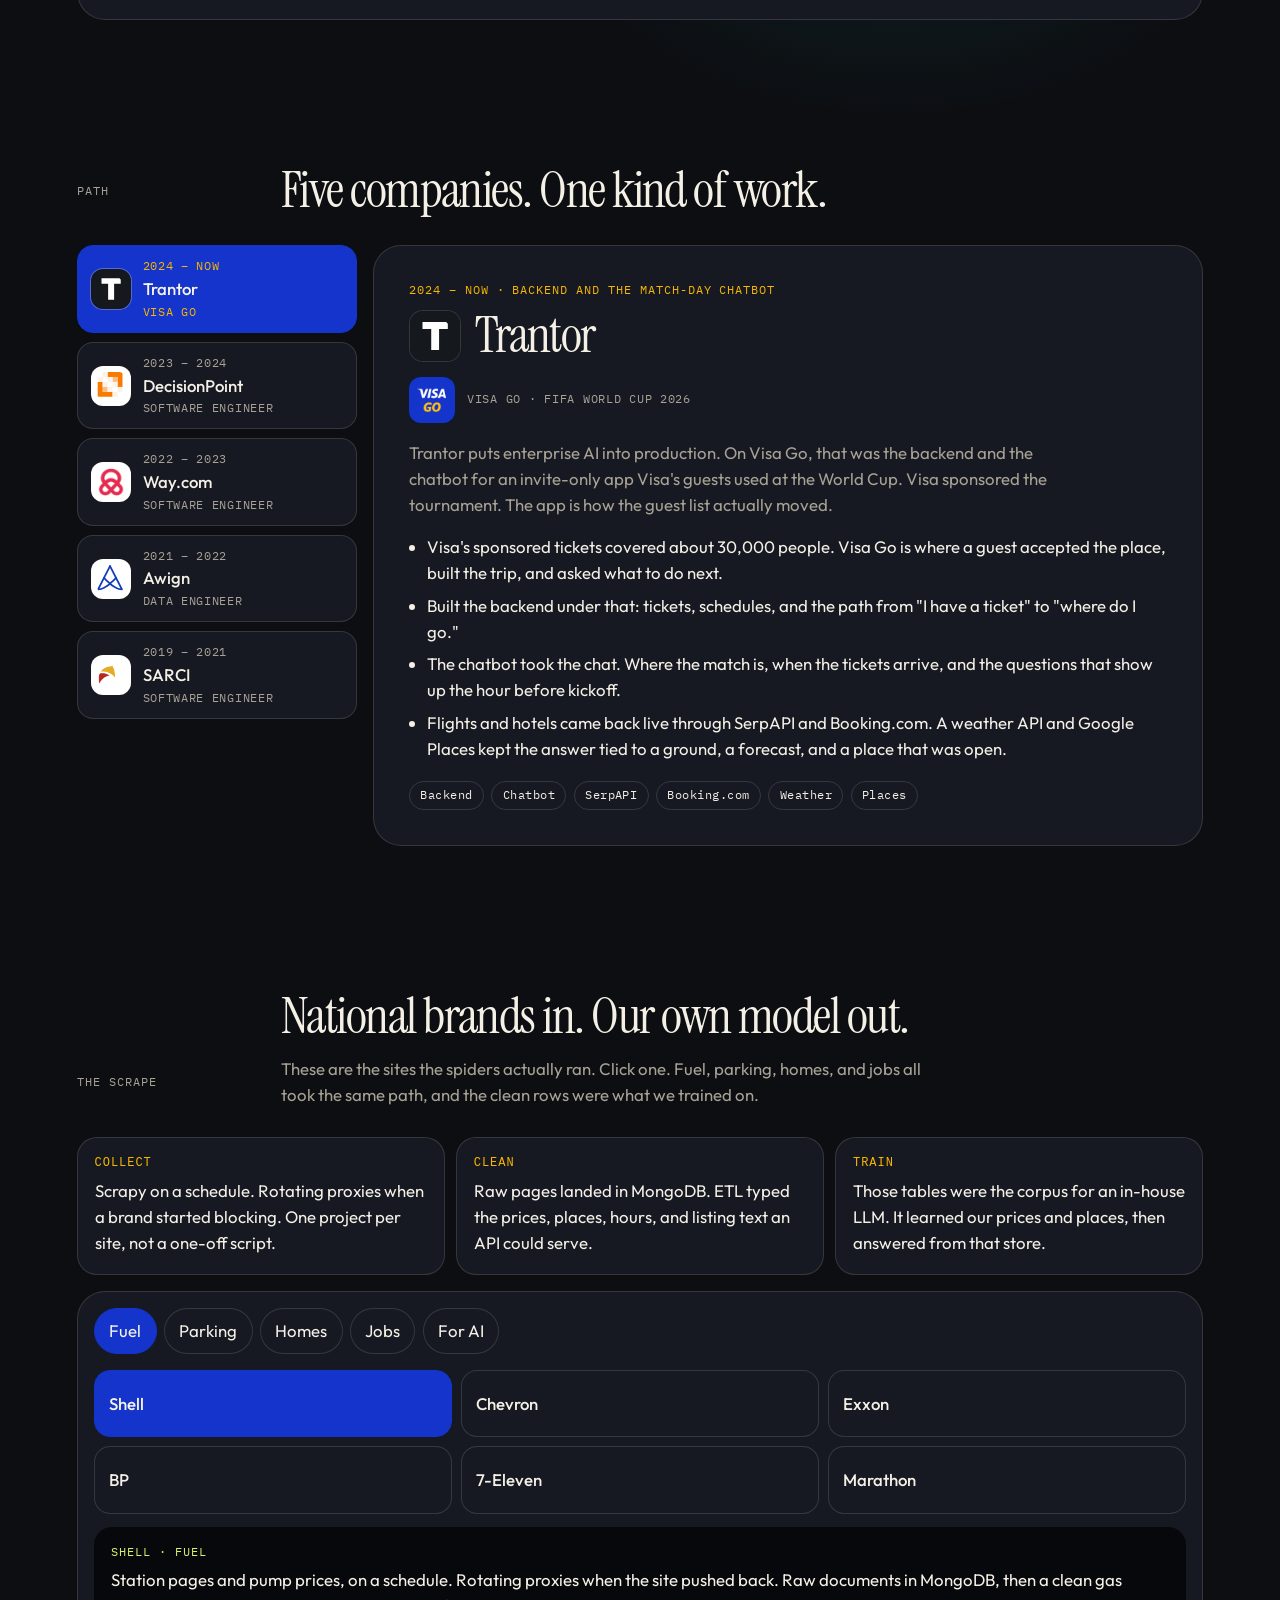
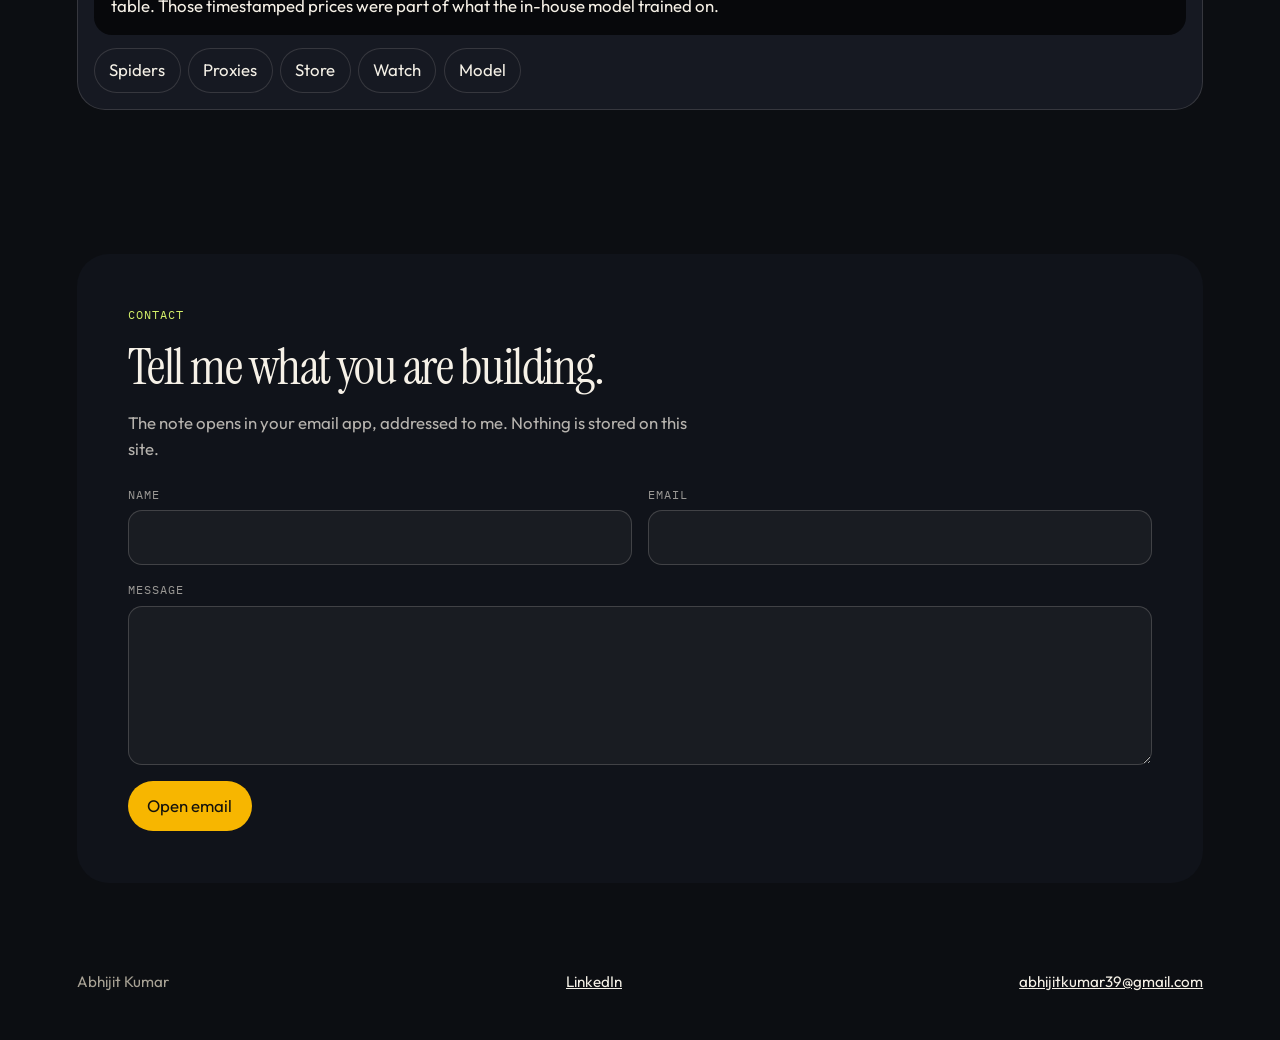
==== commit c95a2b65: "Turn the portfolio into three moving stories. Visa Go opens as a guest chat, the scrape runs through" ====
--- a/index.html
+++ b/index.html
@@ -9,7 +9,7 @@
 	<link rel="preconnect" href="https://fonts.googleapis.com">
 	<link rel="preconnect" href="https://fonts.gstatic.com" crossorigin>
 	<link href="https://fonts.googleapis.com/css2?family=IBM+Plex+Mono:wght@400;500&family=Instrument+Serif:ital@0;1&family=Outfit:wght@300;400;500;600&display=swap" rel="stylesheet">
-	<link rel="stylesheet" href="assets/css/portfolio.css?v=5">
+	<link rel="stylesheet" href="assets/css/portfolio.css?v=9">
 </head>
 <body>
 	<a class="skip" href="#path">Skip to the path</a>
@@ -21,8 +21,10 @@
 			<span class="menu-bars" aria-hidden="true"></span>
 		</button>
 		<nav id="site-nav" class="nav-links">
+			<a href="#visa">Visa Go</a>
+			<a href="#sources">Scrape</a>
+			<a href="#tab-mine">Mine</a>
 			<a href="#path">Path</a>
-			<a href="#sources">Scrape</a>
 			<a href="#contact">Contact</a>
 			<a class="nav-github" href="https://github.com/abhijitkumar39" target="_blank" rel="noopener">GitHub</a>
 		</nav>
@@ -33,34 +35,68 @@
 			<div class="hero-copy">
 				<p class="eyebrow"><span class="dot" aria-hidden="true"></span> Bengaluru · since 2019</p>
 				<h1>Abhijit <em>Kumar</em></h1>
-				<p class="role">I am a <span id="role" aria-live="polite">data engineer</span><span class="caret" aria-hidden="true"></span></p>
-				<p class="lede">Seven years turning someone else's messy data into a system that can be asked a question. The current one is Visa Go at Trantor: the backend and the chatbot for Visa's FIFA World Cup guests. Before that, SARCI, Awign, Way.com, and DecisionPoint.</p>
+				<p class="role">I build <span id="role" aria-live="polite">Visa Go</span><span class="caret" aria-hidden="true"></span></p>
+				<p class="lede">A guest asks where the match is. A spider brings a price back. A bot on my laptop answers from data I hold. Three stories. Visa Go is the one to open.</p>
 				<div class="hero-actions">
-					<a class="btn btn-primary" href="#path">Open the path</a>
-					<a class="btn btn-ghost" href="#sources">See the scrape</a>
-				</div>
-			</div>
-
-			<aside class="now" aria-label="At a glance">
-				<p class="now-kicker">At a glance</p>
-				<dl>
-					<div>
-						<dt>Now</dt>
-						<dd>Trantor · since 2024</dd>
-					</div>
-					<div>
-						<dt>On</dt>
-						<dd>Visa Go · backend and chatbot</dd>
-					</div>
-					<div>
-						<dt>Before that</dt>
-						<dd>DecisionPoint · software engineer</dd>
-					</div>
-					<div>
-						<dt>City</dt>
-						<dd>Bengaluru</dd>
-					</div>
-				</dl>
+					<a class="btn btn-primary" href="#visa">Open Visa Go</a>
+					<a class="btn btn-ghost" href="#sources">Watch the scrape</a>
+				</div>
+			</div>
+
+			<aside class="pipe" aria-label="A live pass of the work">
+				<div class="pipe-top">
+					<span>Trantor · Bengaluru</span>
+					<strong>Live</strong>
+				</div>
+				<div class="pipe-stages">
+					<span>Collect</span>
+					<span>Clean</span>
+					<span>Ask</span>
+				</div>
+				<div class="pipe-window">
+					<div class="pipe-lane">
+						<span class="pill visa">Visa Go · kickoff 19:00</span>
+						<span class="pill fuel">Shell · $3.48</span>
+						<span class="pill park">SpotHero · bay 12 open</span>
+						<span class="pill home">Lennar · lot 14</span>
+						<span class="pill job">Indeed · data engineer</span>
+						<span class="pill visa">Tickets land tonight</span>
+						<span class="pill visa">Visa Go · kickoff 19:00</span>
+						<span class="pill fuel">Shell · $3.48</span>
+						<span class="pill park">SpotHero · bay 12 open</span>
+						<span class="pill home">Lennar · lot 14</span>
+						<span class="pill job">Indeed · data engineer</span>
+						<span class="pill visa">Tickets land tonight</span>
+					</div>
+					<div class="pipe-lane back">
+						<span class="pill park">ParkWhiz · airport</span>
+						<span class="pill visa">Hotel · 12 min away</span>
+						<span class="pill fuel">BP · $3.51</span>
+						<span class="pill job">Dice · backend</span>
+						<span class="pill home">KB Home · plan B</span>
+						<span class="pill visa">Weather · clear</span>
+						<span class="pill park">ParkWhiz · airport</span>
+						<span class="pill visa">Hotel · 12 min away</span>
+						<span class="pill fuel">BP · $3.51</span>
+						<span class="pill job">Dice · backend</span>
+						<span class="pill home">KB Home · plan B</span>
+						<span class="pill visa">Weather · clear</span>
+					</div>
+					<div class="pipe-lane">
+						<span class="pill fuel">Chevron · station 441</span>
+						<span class="pill visa">Places · the ground</span>
+						<span class="pill park">PlugShare · charger</span>
+						<span class="pill job">Glassdoor · listing</span>
+						<span class="pill home">Pulte · community</span>
+						<span class="pill visa">Booking.com · still open</span>
+						<span class="pill fuel">Chevron · station 441</span>
+						<span class="pill visa">Places · the ground</span>
+						<span class="pill park">PlugShare · charger</span>
+						<span class="pill job">Glassdoor · listing</span>
+						<span class="pill home">Pulte · community</span>
+						<span class="pill visa">Booking.com · still open</span>
+					</div>
+				</div>
 			</aside>
 		</section>
 
@@ -79,6 +115,136 @@
 			</ul>
 		</section>
 
+		<section id="stories" class="section">
+			<div class="section-head">
+				<p class="eyebrow">Stories</p>
+				<div>
+					<h2>One guest. Then the pipes. Then mine.</h2>
+					<p class="section-lede">Visa Go is the story to stay for. The scrape is how the data got trustworthy. The Telegram bot is the same idea, on my own time.</p>
+				</div>
+			</div>
+
+			<div class="story-switch" data-switcher>
+				<div class="story-tabs" role="tablist" aria-label="Stories">
+					<button type="button" role="tab" id="tab-visa" aria-controls="panel-visa" aria-selected="true">
+						<span>01 · Trantor</span>
+						<strong>Visa Go</strong>
+						<small>The guest story</small>
+					</button>
+					<button type="button" role="tab" id="tab-scrape" aria-controls="panel-scrape" aria-selected="false">
+						<span>02 · Way and after</span>
+						<strong>The scrape</strong>
+						<small>National brands</small>
+					</button>
+					<button type="button" role="tab" id="tab-mine" aria-controls="panel-mine" aria-selected="false">
+						<span>03 · Not a client</span>
+						<strong>Mine</strong>
+						<small>Telegram bot</small>
+					</button>
+				</div>
+
+				<article class="story-card" role="tabpanel" id="panel-visa" aria-labelledby="tab-visa">
+					<div class="story-copy">
+						<p class="stage-kicker">2024 – now · Backend and the match-day chatbot</p>
+						<h3 id="visa">A guest has a ticket. The match is somewhere else.</h3>
+						<div class="guests">
+							<b data-count="30000">30,000</b>
+							<span>sponsored guests, handled in the app</span>
+						</div>
+						<p>Visa sponsored the FIFA World Cup 2026 and the tickets. Visa Go is the invite-only app those guests used to accept a place and get through the day. At Trantor I built the backend under that, and the chatbot that answered when a person did not know where to go.</p>
+						<ol class="journey">
+							<li>Pass</li>
+							<li>Ask</li>
+							<li>Go</li>
+						</ol>
+						<ul>
+							<li>The chat covered the app and the sport: where the match is, when the tickets arrive, and the questions that show up the hour before kickoff.</li>
+							<li>Flights and hotels came back live through SerpAPI and Booking.com. A weather API and Google Places kept the answer tied to a ground, a forecast, and a place that was open.</li>
+						</ul>
+						<p class="chips"><span>Backend</span><span>Chatbot</span><span>SerpAPI</span><span>Booking.com</span><span>Weather</span><span>Places</span></p>
+					</div>
+					<div class="phone" data-chat>
+						<div class="phone-bar">
+							<img src="images/logos/visago.png" alt="">
+							<div>Visa Go<small>Match day</small></div>
+						</div>
+						<div class="phone-log" id="chat-log" aria-live="polite">
+							<p class="bubble guest">Where is the match, and when do I get the tickets?</p>
+							<p class="bubble bot">Kickoff is at the ground on your pass. Tickets land tonight.</p>
+							<p class="bubble guest">Find a flight and a hotel. What is the weather doing?</p>
+							<p class="bubble bot">Clear skies. A hotel twelve minutes out is still open. Flights are live.</p>
+						</div>
+						<div class="phone-sources">
+							<span data-source="places" class="on">Places</span>
+							<span data-source="weather" class="on">Weather</span>
+							<span data-source="booking" class="on">Booking.com</span>
+							<span data-source="serp" class="on">SerpAPI</span>
+						</div>
+					</div>
+				</article>
+
+				<article class="story-card" role="tabpanel" id="panel-scrape" aria-labelledby="tab-scrape" hidden>
+					<div class="story-copy">
+						<p class="stage-kicker">The second story</p>
+						<h3>The brands went in. A model came out.</h3>
+						<p>Before Visa Go, the job was getting someone else's data in every day and making it clean enough to trust. At Way that became national spiders: fuel, parking, homes, and jobs. Proxies when a site pushed back. Raw pages in MongoDB. ETL after that.</p>
+						<p>Those tables were not a dump. Prices through the day, bays that were still open, listings that changed. That store trained an in-house LLM, so it answered from our prices and places.</p>
+						<p><a class="btn btn-primary" href="#sources">Open the board</a></p>
+					</div>
+					<div class="gates" aria-hidden="true">
+						<div class="gate">
+							<strong>Collect</strong>
+							<div class="gate-window">
+								<div class="gate-fall">
+									<span class="pill fuel">Shell</span><span class="pill park">SpotHero</span><span class="pill home">Lennar</span><span class="pill job">Indeed</span>
+									<span class="pill fuel">Shell</span><span class="pill park">SpotHero</span><span class="pill home">Lennar</span><span class="pill job">Indeed</span>
+								</div>
+							</div>
+						</div>
+						<div class="gate">
+							<strong>Clean</strong>
+							<div class="gate-window">
+								<div class="gate-fall">
+									<span class="pill fuel">$3.48 · typed</span><span class="pill park">bay 12 · open</span><span class="pill home">lot 14</span><span class="pill job">title · place</span>
+									<span class="pill fuel">$3.48 · typed</span><span class="pill park">bay 12 · open</span><span class="pill home">lot 14</span><span class="pill job">title · place</span>
+								</div>
+							</div>
+						</div>
+						<div class="gate">
+							<strong>Train</strong>
+							<div class="gate-window">
+								<div class="gate-fall">
+									<span class="pill visa">our prices</span><span class="pill visa">our places</span><span class="pill job">our listings</span><span class="pill visa">the model</span>
+									<span class="pill visa">our prices</span><span class="pill visa">our places</span><span class="pill job">our listings</span><span class="pill visa">the model</span>
+								</div>
+							</div>
+						</div>
+					</div>
+				</article>
+
+				<article class="story-card" role="tabpanel" id="panel-mine" aria-labelledby="tab-mine" hidden>
+					<div class="story-copy">
+						<p class="stage-kicker">Personal · not a client</p>
+						<h3>A bot that answers from data I hold.</h3>
+						<p>The Telegram reminder assistant is mine. It replies with a local Ollama model. Same idea as the work, smaller: a question comes in, and the answer comes from something I run, not from the open web.</p>
+						<p>Visa Go was the guest story. The scrape was the pipes. This one is the version I built for myself.</p>
+						<p><a class="btn btn-ghost" href="https://github.com/abhijitkumar39/personal-reminder-assistant" target="_blank" rel="noopener">Reminder assistant</a></p>
+					</div>
+					<div class="phone mine-phone" aria-hidden="true">
+						<div class="phone-bar">
+							<div>Telegram<small>Local model</small></div>
+						</div>
+						<div class="phone-log">
+							<p class="bubble me">Remind me an hour before kickoff.</p>
+							<p class="bubble ollama">Set. I will ping you at 18:00, from the note you saved here.</p>
+							<p class="bubble me">Where did I leave the hotel link?</p>
+							<p class="bubble ollama">In yesterday's note. Twelve minutes from the ground.</p>
+						</div>
+					</div>
+				</article>
+			</div>
+		</section>
+
 		<section id="path" class="section">
 			<div class="section-head">
 				<p class="eyebrow">Path</p>
@@ -262,8 +428,8 @@
 				</div>
 				<div class="brand-grid ai-note" data-lane-panel="ai" hidden>
 					<p>The model was not trained on a generic crawl. It learned our tables: a pump price that moved through the day, a parking bay that was still open, a home listing that changed, a job post that vanished. Ask where gas is cheaper, or which builder still has inventory, and the answer comes from that store.</p>
-					<p>The public cousin of that work is a Telegram reminder bot that replies with a local Ollama model. Same idea, smaller: a model that answers from data we hold, not from the open web.</p>
-					<a class="btn btn-ghost" href="https://github.com/abhijitkumar39/personal-reminder-assistant" target="_blank" rel="noopener">Reminder assistant</a>
+					<p>The version of this that is actually mine sits in the third story: a Telegram bot on a local Ollama model.</p>
+					<a class="btn btn-ghost" href="#tab-mine">See the personal bot</a>
 				</div>
 
 				<div class="dock" data-dock>
@@ -311,6 +477,6 @@
 		<p><a href="mailto:abhijitkumar39@gmail.com">abhijitkumar39@gmail.com</a></p>
 	</footer>
 
-	<script src="assets/js/portfolio.js?v=5"></script>
+	<script src="assets/js/portfolio.js?v=7"></script>
 </body>
 </html>
--- a/assets/css/portfolio.css
+++ b/assets/css/portfolio.css
@@ -1,13 +1,15 @@
 :root {
-	--bg: #f3eee4;
-	--bg-deep: #e7dfd0;
-	--ink: #161713;
-	--muted: #5e5b53;
-	--line: rgba(22, 23, 19, 0.14);
-	--accent: #e23b12;
-	--card: #fffdf8;
-	--ink-card: #141510;
+	--bg: #0c0e12;
+	--bg-deep: #08090c;
+	--ink: #f4f0e6;
+	--muted: #a8a295;
+	--line: rgba(244, 240, 230, 0.14);
+	--accent: #f7b600;
+	--card: #161922;
+	--ink-card: #10131a;
 	--lime: #d6f26a;
+	--visa: #1434cb;
+	--gold: #f7b600;
 	--serif: "Instrument Serif", Georgia, "Times New Roman", serif;
 	--sans: "Outfit", "Avenir Next", "Segoe UI", sans-serif;
 	--mono: "IBM Plex Mono", ui-monospace, SFMono-Regular, Menlo, monospace;
@@ -22,8 +24,9 @@
 body {
 	margin: 0;
 	background:
-		radial-gradient(900px 480px at 100% -10%, rgba(226, 59, 18, 0.14), transparent 60%),
-		radial-gradient(720px 420px at -10% 8%, rgba(214, 242, 106, 0.45), transparent 55%),
+		radial-gradient(820px 460px at 100% -8%, rgba(20, 52, 203, 0.55), transparent 62%),
+		radial-gradient(680px 380px at -12% 12%, rgba(247, 182, 0, 0.22), transparent 58%),
+		radial-gradient(540px 320px at 70% 36%, rgba(62, 224, 197, 0.08), transparent 60%),
 		var(--bg);
 	color: var(--ink);
 	font-family: var(--sans);
@@ -47,8 +50,8 @@
 	position: absolute;
 	left: 1rem;
 	top: -4rem;
-	background: var(--ink);
-	color: var(--bg);
+	background: var(--gold);
+	color: #14120c;
 	padding: 0.6rem 0.9rem;
 	z-index: 20;
 }
@@ -64,7 +67,7 @@
 	justify-content: space-between;
 	gap: 1rem;
 	padding: 0.9rem 6vw;
-	background: rgba(243, 238, 228, 0.78);
+	background: rgba(12, 14, 18, 0.82);
 	backdrop-filter: blur(16px);
 	border-bottom: 1px solid transparent;
 }
@@ -77,8 +80,8 @@
 	width: 2.7rem;
 	height: 2.7rem;
 	border-radius: 0.7rem;
-	background: var(--ink);
-	color: var(--bg);
+	background: var(--gold);
+	color: #14120c;
 	text-decoration: none;
 	font-weight: 600;
 	letter-spacing: 0.04em;
@@ -99,14 +102,14 @@
 .nav-links a:hover { color: var(--accent); }
 
 .nav-github {
-	border: 1px solid var(--ink);
+	border: 1px solid rgba(244, 240, 230, 0.35);
 	border-radius: 999px;
 	padding: 0.45rem 0.9rem;
 }
 
 .nav-github:hover {
-	background: var(--ink);
-	color: var(--bg) !important;
+	background: var(--gold);
+	color: #14120c !important;
 }
 
 .menu {
@@ -143,10 +146,10 @@
 
 .hero {
 	display: grid;
-	grid-template-columns: minmax(0, 1.4fr) minmax(260px, 0.7fr);
-	gap: 3rem;
+	grid-template-columns: minmax(0, 1.05fr) minmax(280px, 0.95fr);
+	gap: 2.4rem;
 	align-items: center;
-	padding: 4.2rem 6vw 3.2rem;
+	padding: 3.4rem 6vw 2.4rem;
 }
 
 .eyebrow {
@@ -166,7 +169,8 @@
 	height: 0.55rem;
 	border-radius: 50%;
 	background: var(--accent);
-	box-shadow: 0 0 0 6px rgba(226, 59, 18, 0.15);
+	box-shadow: 0 0 0 6px rgba(214, 242, 106, 0.16);
+	animation: pulse 1.8s ease-out infinite;
 }
 
 h1 {
@@ -230,18 +234,19 @@
 }
 
 .btn-primary {
-	background: var(--accent);
-	color: #fff8f4;
-}
-
-.btn-primary:hover { background: #c4320e; }
+	background: var(--gold);
+	color: #14120c;
+}
+
+.btn-primary:hover { background: #ffd15a; }
 
 .btn-ghost {
-	border-color: var(--ink);
+	border-color: rgba(244, 240, 230, 0.35);
 	background: transparent;
-}
-
-.btn-ghost:hover { background: var(--ink); color: var(--bg); }
+	color: inherit;
+}
+
+.btn-ghost:hover { background: var(--gold); color: #14120c; }
 
 .now {
 	background: var(--ink-card);
@@ -599,14 +604,14 @@
 .lane-tabs button[aria-selected="true"],
 .steps button[aria-selected="true"],
 .brand-grid button[aria-selected="true"] {
-	background: var(--ink);
-	color: #f6f1e7;
-	border-color: var(--ink);
+	background: var(--visa);
+	color: #f7f4ea;
+	border-color: var(--visa);
 }
 
 .switcher-tabs button[aria-selected="true"] span,
 .switcher-tabs button[aria-selected="true"] small {
-	color: var(--lime);
+	color: var(--gold);
 }
 
 .switcher-tabs button[aria-selected="true"] .co-mark {
@@ -763,7 +768,7 @@
 	margin-top: 0.8rem;
 	padding: 1rem 1.1rem;
 	border-radius: 18px;
-	background: var(--ink);
+	background: #07080b;
 	color: #f6f1e7;
 }
 
@@ -845,12 +850,345 @@
 	.switcher-tabs button { min-width: 12.5rem; }
 }
 
+.pipe {
+	position: relative;
+	overflow: hidden;
+	min-height: 22rem;
+	padding: 1rem 1rem 1.1rem;
+	border-radius: 28px;
+	background:
+		linear-gradient(180deg, rgba(20, 52, 203, 0.28), transparent 42%),
+		#10131a;
+	border: 1px solid var(--line);
+	box-shadow: var(--shadow);
+}
+
+.pipe-top {
+	display: flex;
+	justify-content: space-between;
+	align-items: baseline;
+	margin-bottom: 0.8rem;
+	font-family: var(--mono);
+	font-size: 0.72rem;
+	letter-spacing: 0.1em;
+	text-transform: uppercase;
+}
+
+.pipe-top strong { color: var(--lime); font-weight: 500; }
+
+.pipe-stages {
+	display: grid;
+	grid-template-columns: repeat(3, 1fr);
+	gap: 0.4rem;
+	margin-bottom: 0.7rem;
+}
+
+.pipe-stages span {
+	font-family: var(--mono);
+	font-size: 0.68rem;
+	letter-spacing: 0.12em;
+	text-transform: uppercase;
+	color: var(--muted);
+}
+
+.pipe-window {
+	overflow: hidden;
+	display: grid;
+	gap: 0.55rem;
+	-webkit-mask-image: linear-gradient(90deg, transparent, #000 6%, #000 94%, transparent);
+	mask-image: linear-gradient(90deg, transparent, #000 6%, #000 94%, transparent);
+}
+
+.pipe-lane {
+	display: flex;
+	gap: 0.55rem;
+	width: max-content;
+	animation: marquee 32s linear infinite;
+}
+
+.pipe-lane.back { animation-duration: 42s; animation-direction: reverse; }
+
+.pill {
+	flex: none;
+	padding: 0.45rem 0.7rem;
+	border-radius: 999px;
+	background: #0c0e12;
+	border: 1px solid var(--line);
+	font-family: var(--mono);
+	font-size: 0.78rem;
+	white-space: nowrap;
+}
+
+.pill.fuel { color: #ffb067; border-color: rgba(255, 176, 103, 0.45); }
+.pill.park { color: #5eefd4; border-color: rgba(94, 239, 212, 0.4); }
+.pill.home { color: #ff8fa3; border-color: rgba(255, 143, 163, 0.4); }
+.pill.job { color: #c6b0ff; border-color: rgba(198, 176, 255, 0.45); }
+.pill.visa { color: var(--gold); border-color: rgba(247, 182, 0, 0.55); background: rgba(20, 52, 203, 0.35); }
+
+.story-switch { display: grid; gap: 1rem; }
+
+.story-tabs {
+	display: grid;
+	grid-template-columns: repeat(3, 1fr);
+	gap: 0.7rem;
+}
+
+.story-tabs button {
+	display: grid;
+	gap: 0.15rem;
+	text-align: left;
+	padding: 0.95rem 1rem;
+	border-radius: 18px;
+	border: 1px solid var(--line);
+	background: var(--card);
+	color: inherit;
+	font: inherit;
+	cursor: pointer;
+}
+
+.story-tabs button span,
+.story-tabs button small {
+	font-family: var(--mono);
+	font-size: 0.72rem;
+	letter-spacing: 0.08em;
+	text-transform: uppercase;
+	color: var(--muted);
+}
+
+.story-tabs button strong { font-size: 1.2rem; font-weight: 500; }
+
+.story-tabs button[aria-selected="true"] {
+	background: var(--visa);
+	border-color: var(--visa);
+	color: #f7f4ea;
+}
+
+.story-tabs button[aria-selected="true"] span,
+.story-tabs button[aria-selected="true"] small { color: var(--gold); }
+
+.story-card[hidden] { display: none; }
+
+.story-card {
+	display: grid;
+	grid-template-columns: minmax(0, 1.05fr) minmax(260px, 0.85fr);
+	gap: 1.2rem;
+	align-items: stretch;
+	padding: clamp(1.2rem, 3vw, 2rem);
+	border-radius: 28px;
+	background: var(--card);
+	border: 1px solid var(--line);
+}
+
+.story-card h3 {
+	margin: 0 0 0.6rem;
+	font-family: var(--serif);
+	font-weight: 400;
+	font-size: clamp(2.1rem, 4vw, 3.3rem);
+	line-height: 0.98;
+	letter-spacing: -0.03em;
+}
+
+.story-copy p { color: var(--muted); max-width: 40rem; }
+
+.guests {
+	display: flex;
+	align-items: baseline;
+	gap: 0.8rem;
+	margin: 1rem 0;
+}
+
+.guests b {
+	font-family: var(--serif);
+	font-size: clamp(3rem, 6vw, 4.6rem);
+	font-weight: 400;
+	line-height: 0.9;
+	color: var(--gold);
+}
+
+.guests span { color: var(--muted); max-width: 14rem; }
+
+.journey {
+	display: flex;
+	gap: 0.45rem;
+	list-style: none;
+	margin: 0 0 1rem;
+	padding: 0;
+}
+
+.journey li {
+	padding: 0.35rem 0.7rem;
+	border-radius: 999px;
+	border: 1px solid rgba(247, 182, 0, 0.4);
+	font-family: var(--mono);
+	font-size: 0.72rem;
+	letter-spacing: 0.08em;
+	text-transform: uppercase;
+	animation: step 4.8s ease-in-out infinite;
+}
+
+.journey li:nth-child(2) { animation-delay: 1.6s; }
+.journey li:nth-child(3) { animation-delay: 3.2s; }
+
+.phone {
+	display: flex;
+	flex-direction: column;
+	min-height: 28rem;
+	padding: 0.9rem;
+	border-radius: 28px;
+	background: #07080c;
+	border: 1px solid rgba(247, 182, 0, 0.28);
+}
+
+.phone-bar {
+	display: flex;
+	align-items: center;
+	gap: 0.65rem;
+	margin-bottom: 0.8rem;
+	font-weight: 500;
+}
+
+.phone-bar img { width: 36px; height: 36px; border-radius: 10px; }
+
+.phone-bar small {
+	display: block;
+	color: var(--lime);
+	font-family: var(--mono);
+	font-size: 0.68rem;
+	letter-spacing: 0.08em;
+	text-transform: uppercase;
+}
+
+.phone-log {
+	flex: 1;
+	display: flex;
+	flex-direction: column;
+	gap: 0.55rem;
+}
+
+.bubble {
+	max-width: 88%;
+	margin: 0;
+	padding: 0.7rem 0.85rem;
+	border-radius: 16px;
+	animation: pop 0.35s ease;
+}
+
+.bubble.guest {
+	align-self: flex-end;
+	background: #1c2433;
+	border-bottom-right-radius: 4px;
+}
+
+.bubble.bot {
+	align-self: flex-start;
+	background: var(--visa);
+	border-bottom-left-radius: 4px;
+}
+
+.phone-sources {
+	display: flex;
+	flex-wrap: wrap;
+	gap: 0.4rem;
+	margin-top: 0.8rem;
+}
+
+.phone-sources span {
+	padding: 0.25rem 0.55rem;
+	border-radius: 999px;
+	border: 1px solid var(--line);
+	font-family: var(--mono);
+	font-size: 0.68rem;
+	letter-spacing: 0.06em;
+	text-transform: uppercase;
+	color: var(--muted);
+}
+
+.phone-sources span.on {
+	color: #14120c;
+	background: var(--gold);
+	border-color: var(--gold);
+}
+
+.gates {
+	display: grid;
+	grid-template-columns: repeat(3, 1fr);
+	gap: 0.6rem;
+}
+
+.gate {
+	overflow: hidden;
+	position: relative;
+	padding: 0.8rem 0.7rem;
+	border-radius: 20px;
+	background: #07080c;
+	border: 1px solid var(--line);
+}
+
+.gate > strong {
+	position: relative;
+	z-index: 1;
+	display: block;
+	margin-bottom: 0.6rem;
+	font-family: var(--mono);
+	font-size: 0.72rem;
+	letter-spacing: 0.1em;
+	text-transform: uppercase;
+	color: var(--lime);
+}
+
+.gate-window {
+	height: 8.6rem;
+	overflow: hidden;
+}
+
+.gate-fall {
+	display: grid;
+	gap: 0.45rem;
+	animation: fall 8s linear infinite;
+}
+
+.mine-phone { border-color: rgba(62, 224, 197, 0.35); }
+.bubble.me { align-self: flex-end; background: #1f6f86; border-bottom-right-radius: 4px; }
+.bubble.ollama { align-self: flex-start; background: #14342c; border-bottom-left-radius: 4px; }
+
+@media (max-width: 860px) {
+	.story-tabs,
+	.story-card,
+	.gates { grid-template-columns: 1fr; }
+	.pipe, .phone { min-height: 0; }
+}
+
 @media (prefers-reduced-motion: reduce) {
 	html { scroll-behavior: auto; }
-	.caret { animation: none; }
+	.caret, .dot, .pipe-lane, .gate-fall, .journey li, .bubble { animation: none; }
 	.project { transition: none; }
 }
 
 @keyframes blink {
 	50% { opacity: 0; }
 }
+
+@keyframes pulse {
+	0% { box-shadow: 0 0 0 0 rgba(214, 242, 106, 0.45); }
+	100% { box-shadow: 0 0 0 12px rgba(214, 242, 106, 0); }
+}
+
+@keyframes marquee {
+	from { transform: translateX(0); }
+	to { transform: translateX(-50%); }
+}
+
+@keyframes fall {
+	from { transform: translateY(-50%); }
+	to { transform: translateY(0); }
+}
+
+@keyframes step {
+	0%, 100% { background: transparent; color: var(--ink); }
+	35% { background: var(--gold); color: #14120c; }
+}
+
+@keyframes pop {
+	from { opacity: 0; transform: translateY(8px); }
+	to { opacity: 1; transform: none; }
+}
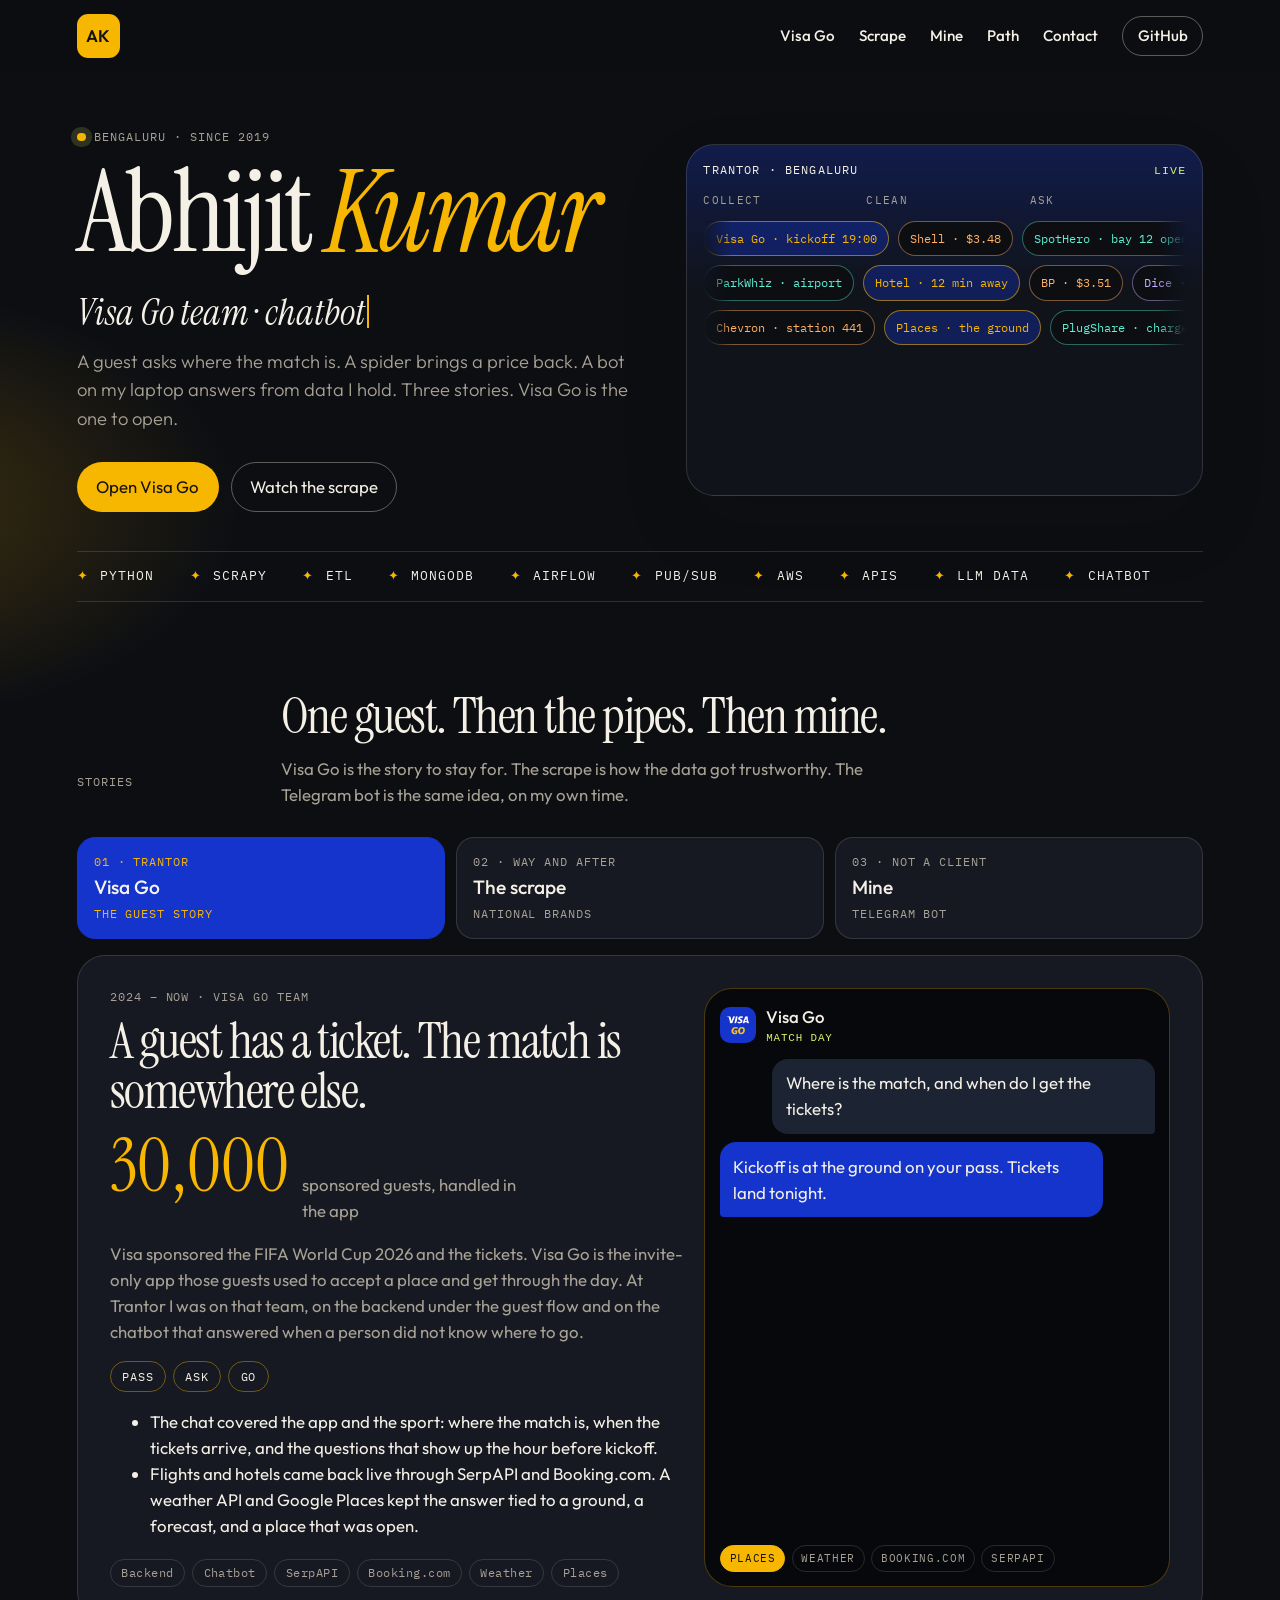
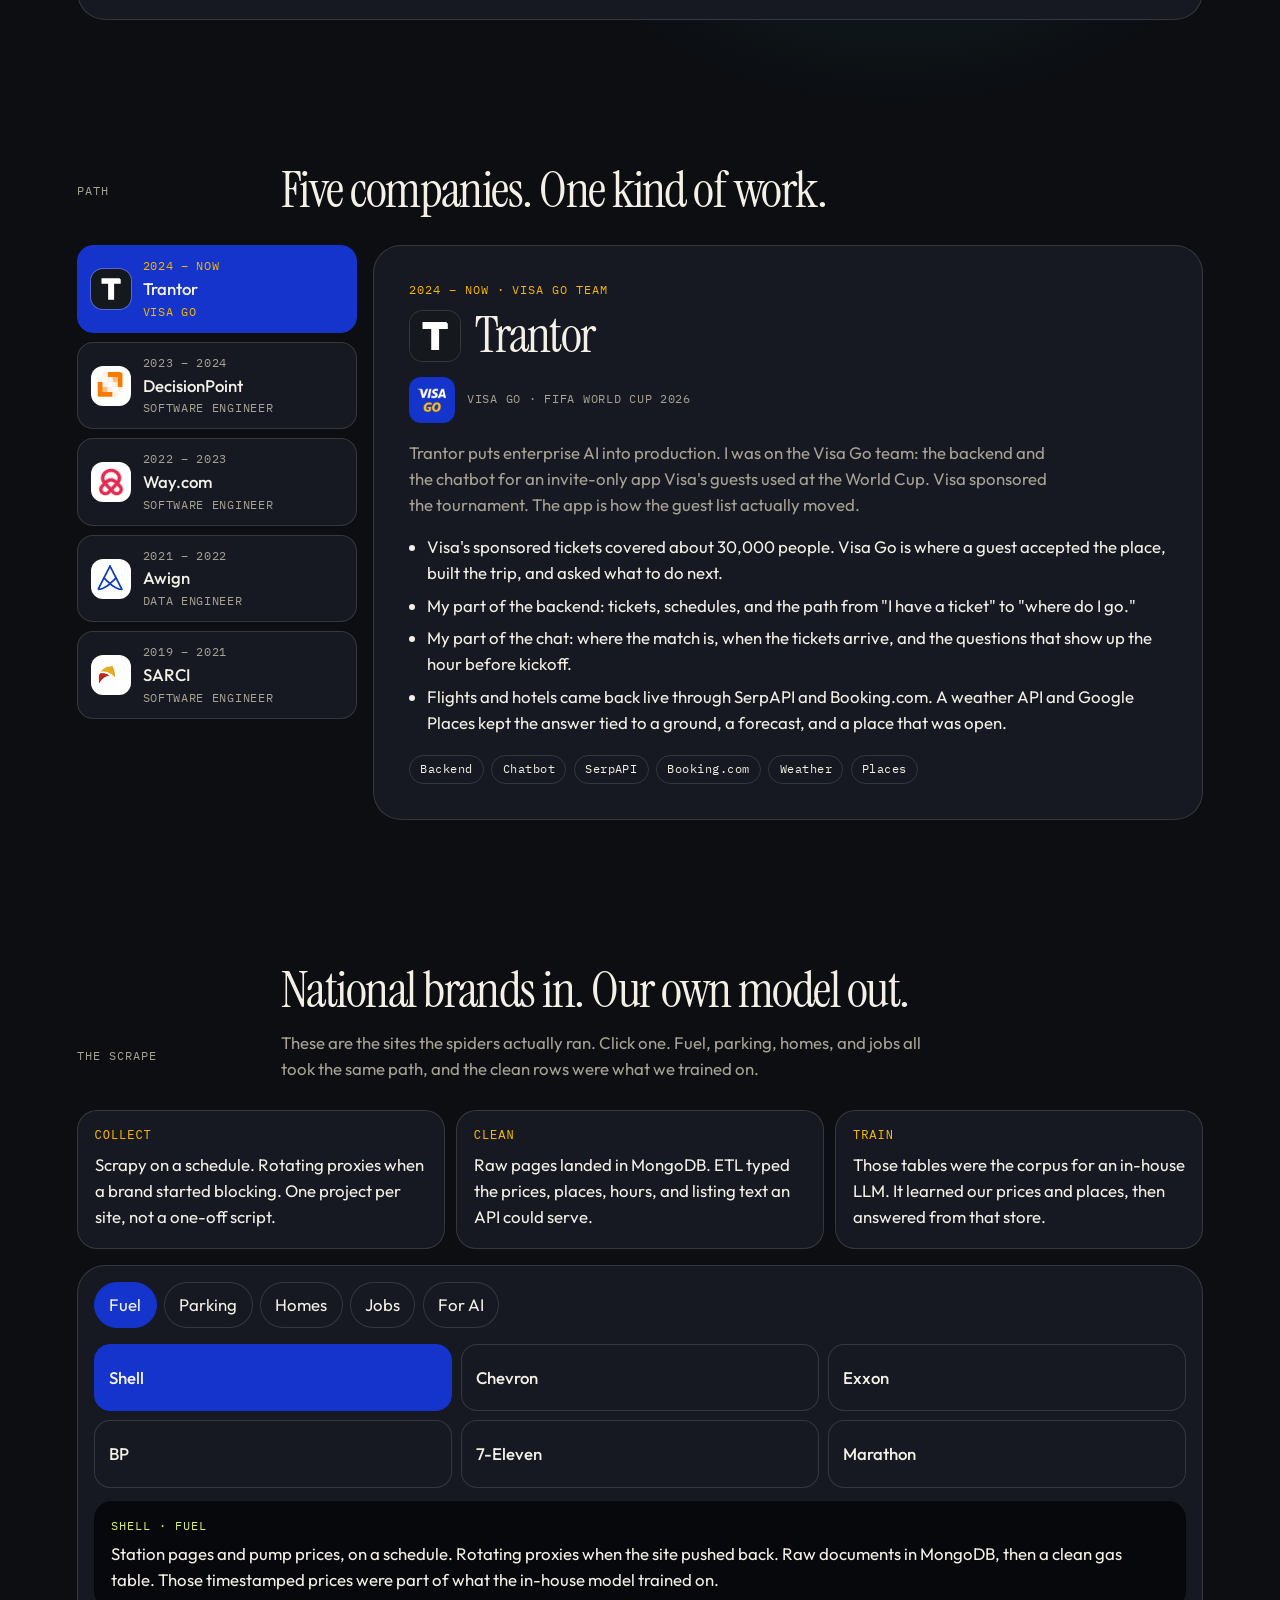
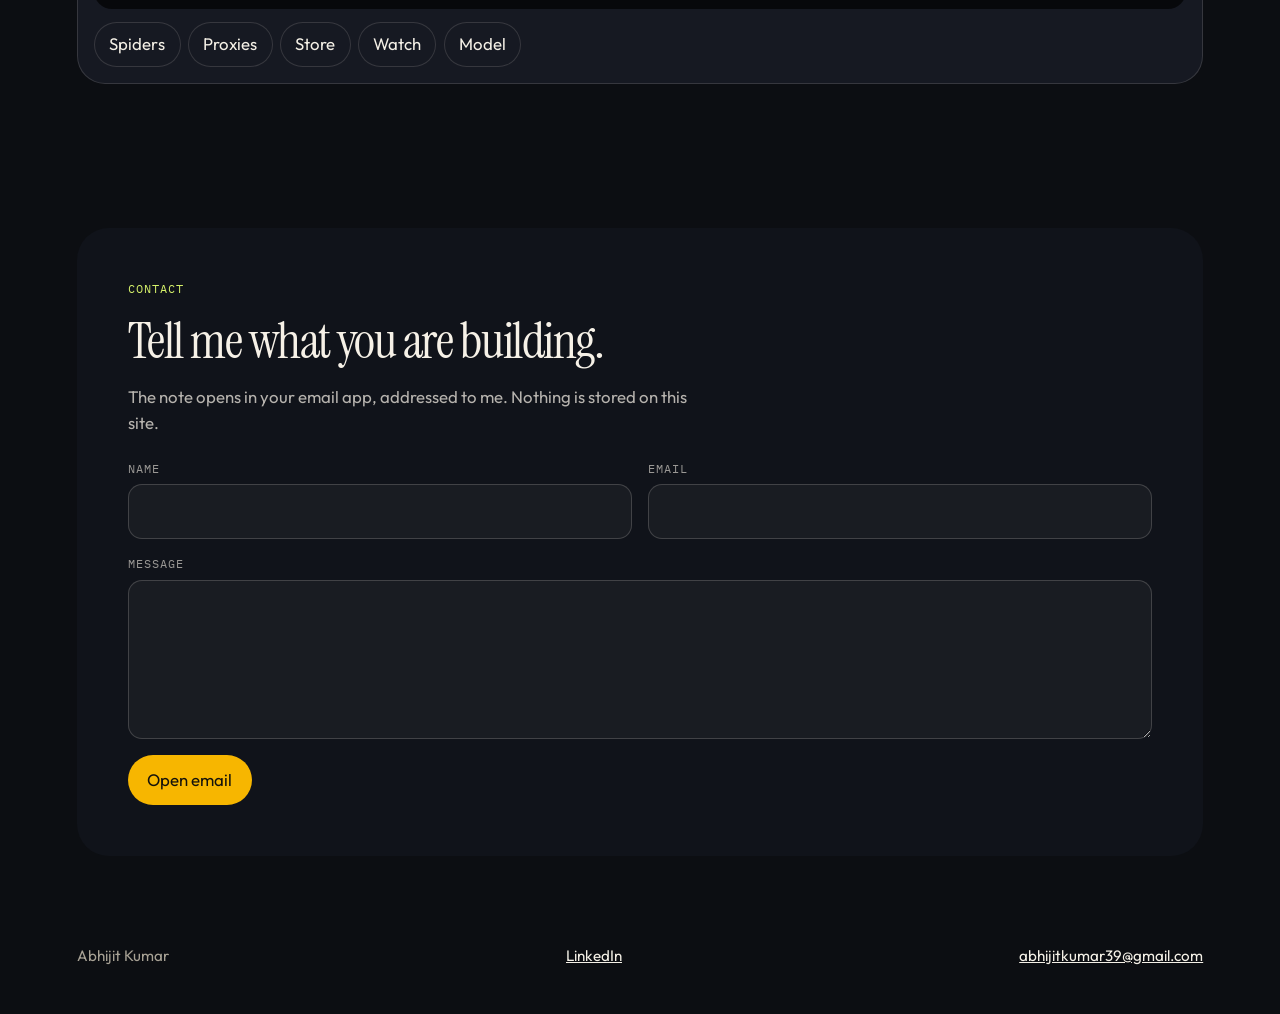
==== commit 25efd865: "Say Visa Go was a team, and name my part of it. The headline and the Trantor card no longer read as " ====
--- a/index.html
+++ b/index.html
@@ -4,7 +4,7 @@
 	<meta charset="utf-8">
 	<meta name="viewport" content="width=device-width, initial-scale=1">
 	<title>Abhijit Kumar — Visa Go at Trantor</title>
-	<meta name="description" content="Abhijit Kumar builds the backend and the chatbot for Visa Go at Trantor, the invite-only app for Visa's FIFA World Cup guests. Before that: collection pipelines, ETL, and APIs.">
+	<meta name="description" content="Abhijit Kumar is on the Visa Go team at Trantor, working on the backend and the chatbot for Visa's FIFA World Cup guests. Before that: collection pipelines, ETL, and APIs.">
 	<link rel="icon" href="images/favicon.ico">
 	<link rel="preconnect" href="https://fonts.googleapis.com">
 	<link rel="preconnect" href="https://fonts.gstatic.com" crossorigin>
@@ -35,7 +35,7 @@
 			<div class="hero-copy">
 				<p class="eyebrow"><span class="dot" aria-hidden="true"></span> Bengaluru · since 2019</p>
 				<h1>Abhijit <em>Kumar</em></h1>
-				<p class="role">I build <span id="role" aria-live="polite">Visa Go</span><span class="caret" aria-hidden="true"></span></p>
+				<p class="role">Visa Go team · <span id="role" aria-live="polite">backend</span><span class="caret" aria-hidden="true"></span></p>
 				<p class="lede">A guest asks where the match is. A spider brings a price back. A bot on my laptop answers from data I hold. Three stories. Visa Go is the one to open.</p>
 				<div class="hero-actions">
 					<a class="btn btn-primary" href="#visa">Open Visa Go</a>
@@ -145,13 +145,13 @@
 
 				<article class="story-card" role="tabpanel" id="panel-visa" aria-labelledby="tab-visa">
 					<div class="story-copy">
-						<p class="stage-kicker">2024 – now · Backend and the match-day chatbot</p>
+						<p class="stage-kicker">2024 – now · Visa Go team</p>
 						<h3 id="visa">A guest has a ticket. The match is somewhere else.</h3>
 						<div class="guests">
 							<b data-count="30000">30,000</b>
 							<span>sponsored guests, handled in the app</span>
 						</div>
-						<p>Visa sponsored the FIFA World Cup 2026 and the tickets. Visa Go is the invite-only app those guests used to accept a place and get through the day. At Trantor I built the backend under that, and the chatbot that answered when a person did not know where to go.</p>
+						<p>Visa sponsored the FIFA World Cup 2026 and the tickets. Visa Go is the invite-only app those guests used to accept a place and get through the day. At Trantor I was on that team, on the backend under the guest flow and on the chatbot that answered when a person did not know where to go.</p>
 						<ol class="journey">
 							<li>Pass</li>
 							<li>Ask</li>
@@ -287,7 +287,7 @@
 
 				<div class="switcher-stage">
 					<article class="stage-card" role="tabpanel" id="panel-trantor" aria-labelledby="tab-trantor">
-						<p class="stage-kicker">2024 – now · Backend and the match-day chatbot</p>
+						<p class="stage-kicker">2024 – now · Visa Go team</p>
 						<div class="stage-title">
 							<img class="co-mark co-mark-fill" src="images/logos/trantor.svg" alt="">
 							<h3>Trantor</h3>
@@ -296,11 +296,11 @@
 							<img src="images/logos/visago.png" alt="">
 							<span>Visa Go · FIFA World Cup 2026</span>
 						</p>
-						<p class="stage-company">Trantor puts enterprise AI into production. On Visa Go, that was the backend and the chatbot for an invite-only app Visa's guests used at the World Cup. Visa sponsored the tournament. The app is how the guest list actually moved.</p>
+						<p class="stage-company">Trantor puts enterprise AI into production. I was on the Visa Go team: the backend and the chatbot for an invite-only app Visa's guests used at the World Cup. Visa sponsored the tournament. The app is how the guest list actually moved.</p>
 						<ul>
 							<li>Visa's sponsored tickets covered about 30,000 people. Visa Go is where a guest accepted the place, built the trip, and asked what to do next.</li>
-							<li>Built the backend under that: tickets, schedules, and the path from "I have a ticket" to "where do I go."</li>
-							<li>The chatbot took the chat. Where the match is, when the tickets arrive, and the questions that show up the hour before kickoff.</li>
+							<li>My part of the backend: tickets, schedules, and the path from "I have a ticket" to "where do I go."</li>
+							<li>My part of the chat: where the match is, when the tickets arrive, and the questions that show up the hour before kickoff.</li>
 							<li>Flights and hotels came back live through SerpAPI and Booking.com. A weather API and Google Places kept the answer tied to a ground, a forecast, and a place that was open.</li>
 						</ul>
 						<p class="chips"><span>Backend</span><span>Chatbot</span><span>SerpAPI</span><span>Booking.com</span><span>Weather</span><span>Places</span></p>
@@ -477,6 +477,6 @@
 		<p><a href="mailto:abhijitkumar39@gmail.com">abhijitkumar39@gmail.com</a></p>
 	</footer>
 
-	<script src="assets/js/portfolio.js?v=7"></script>
+	<script src="assets/js/portfolio.js?v=8"></script>
 </body>
 </html>
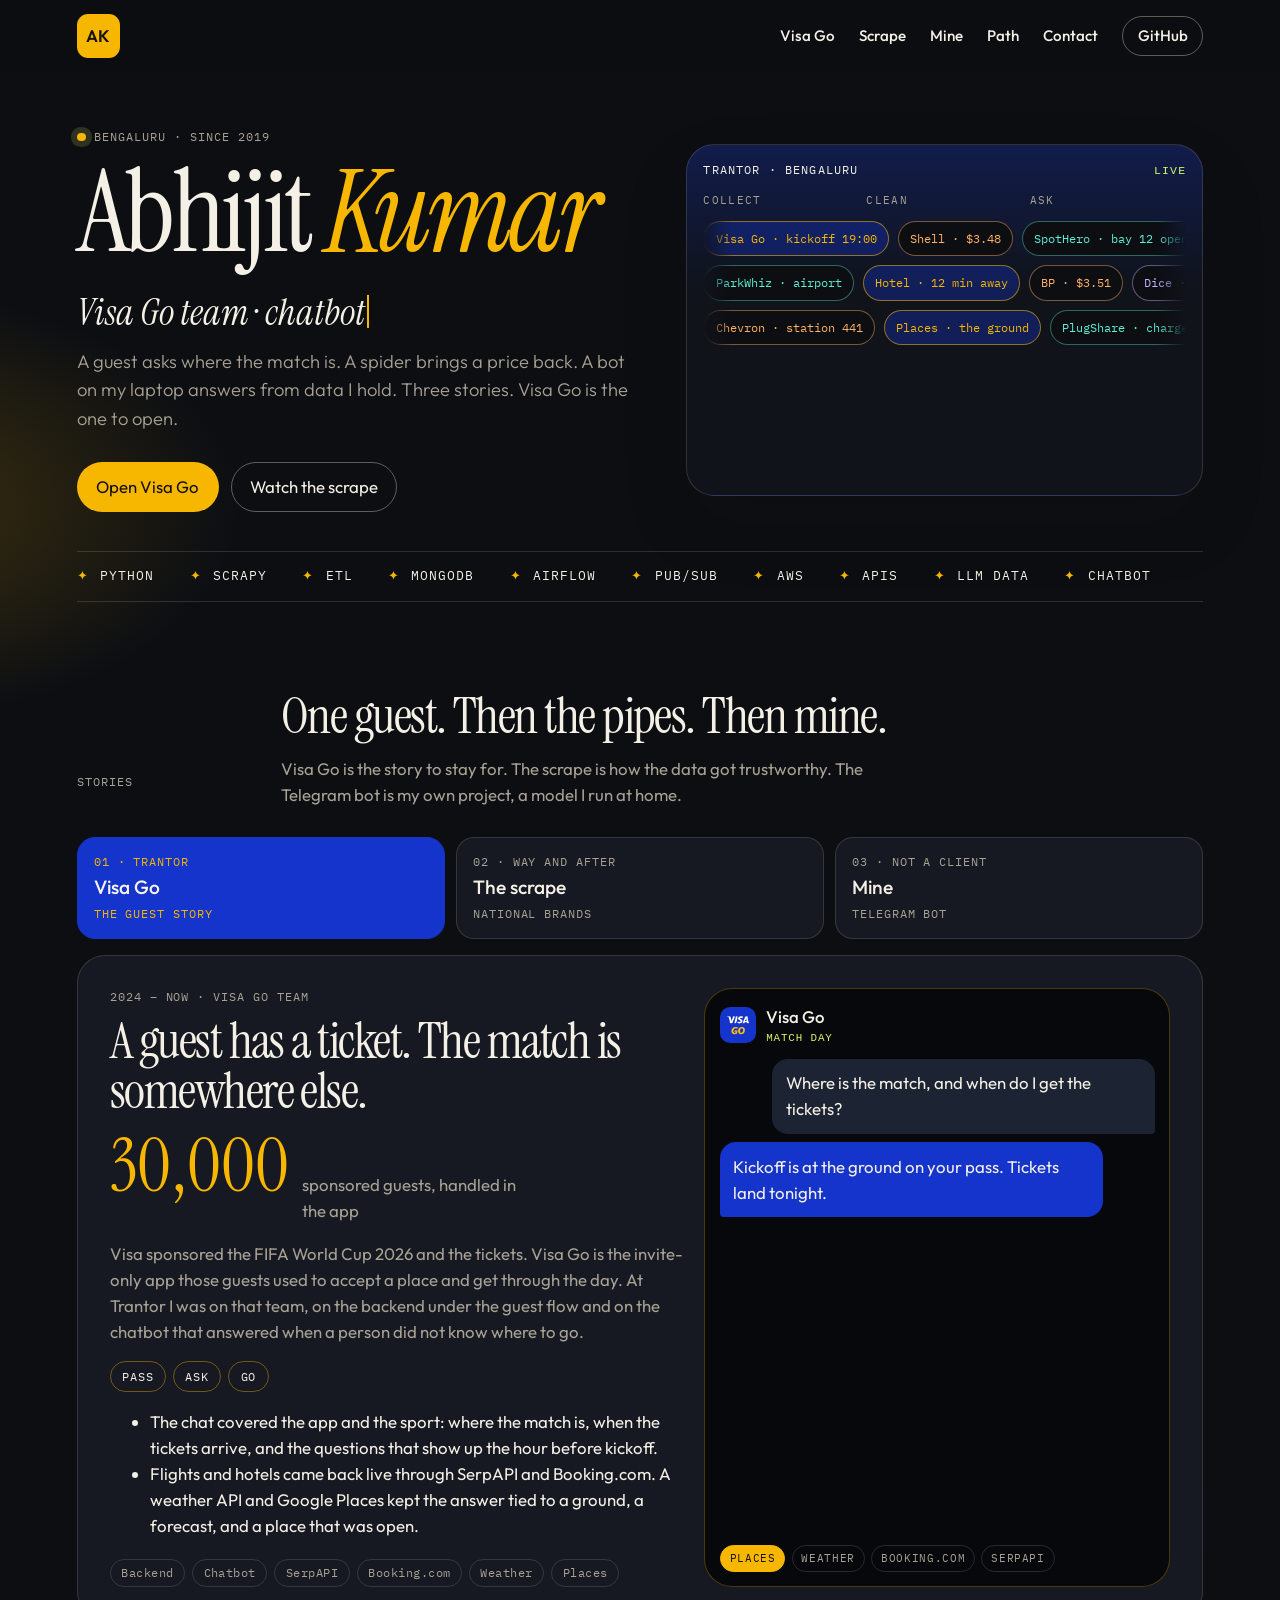
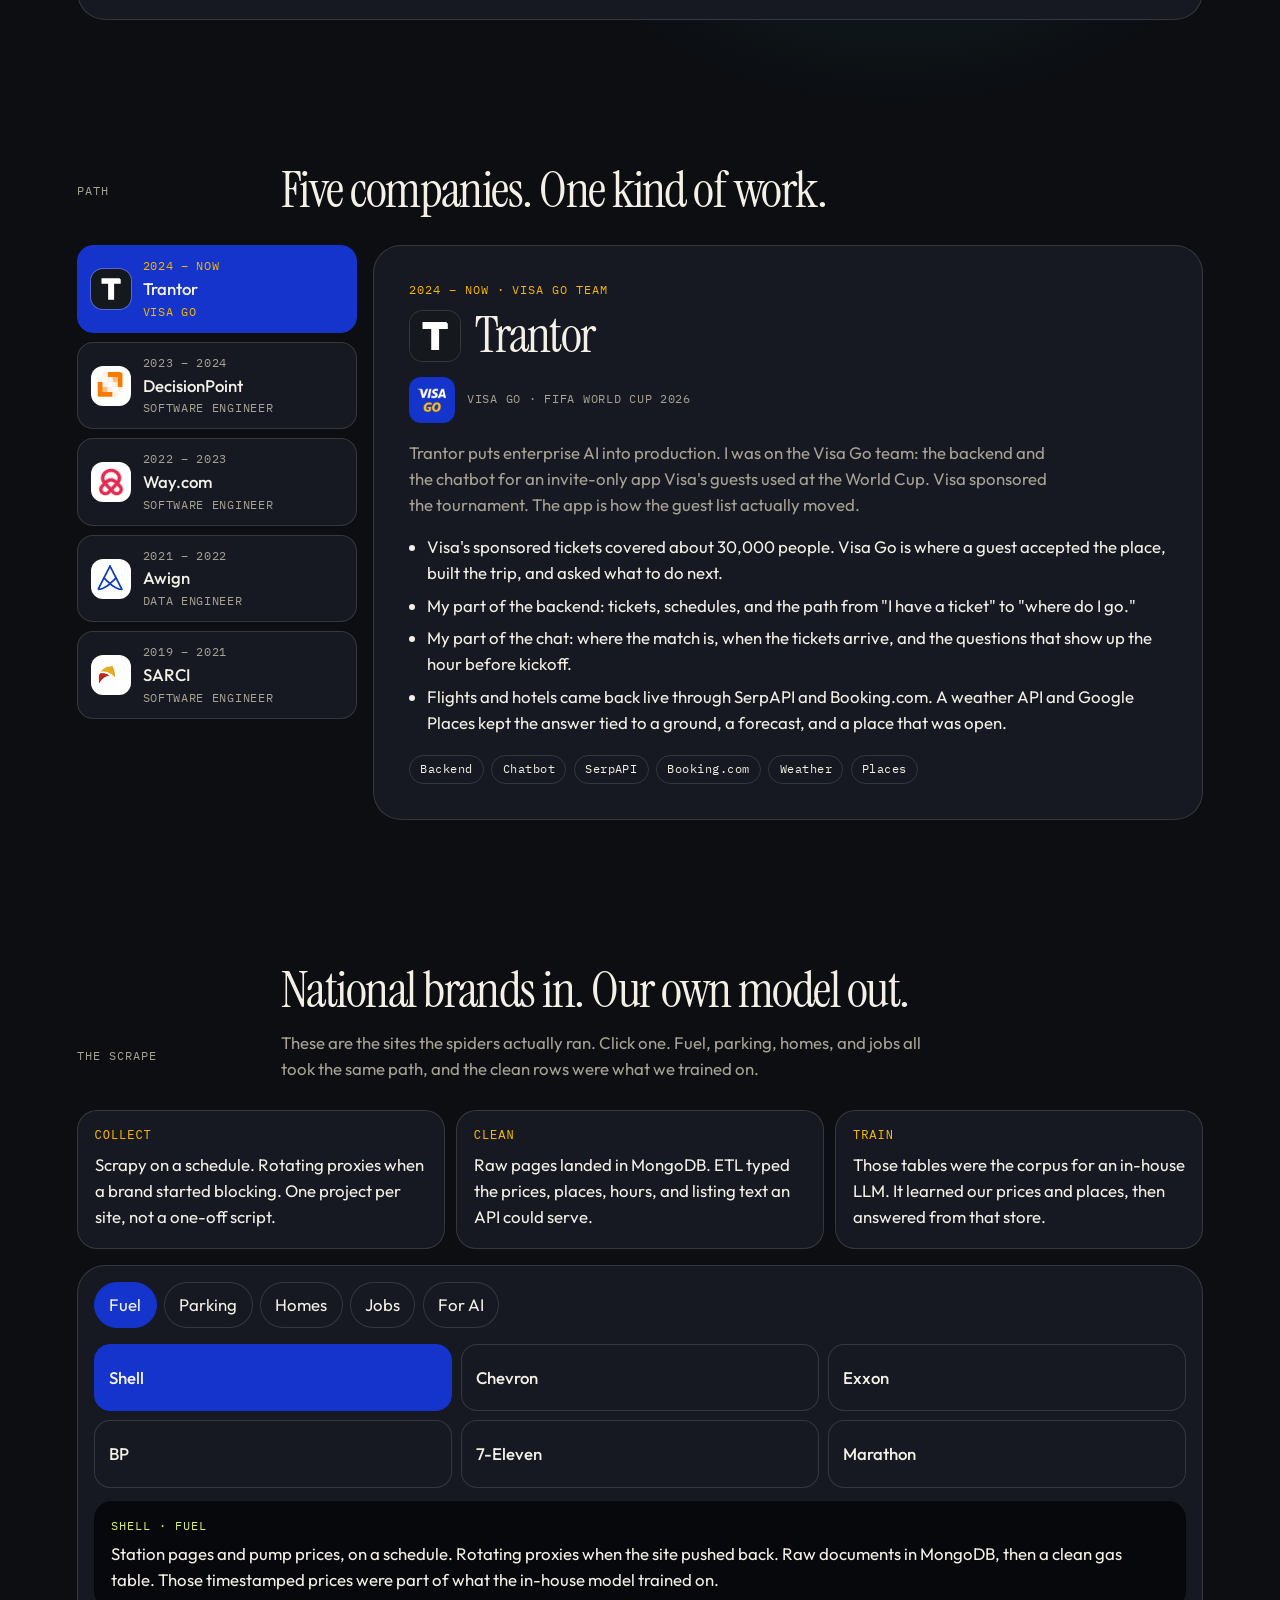
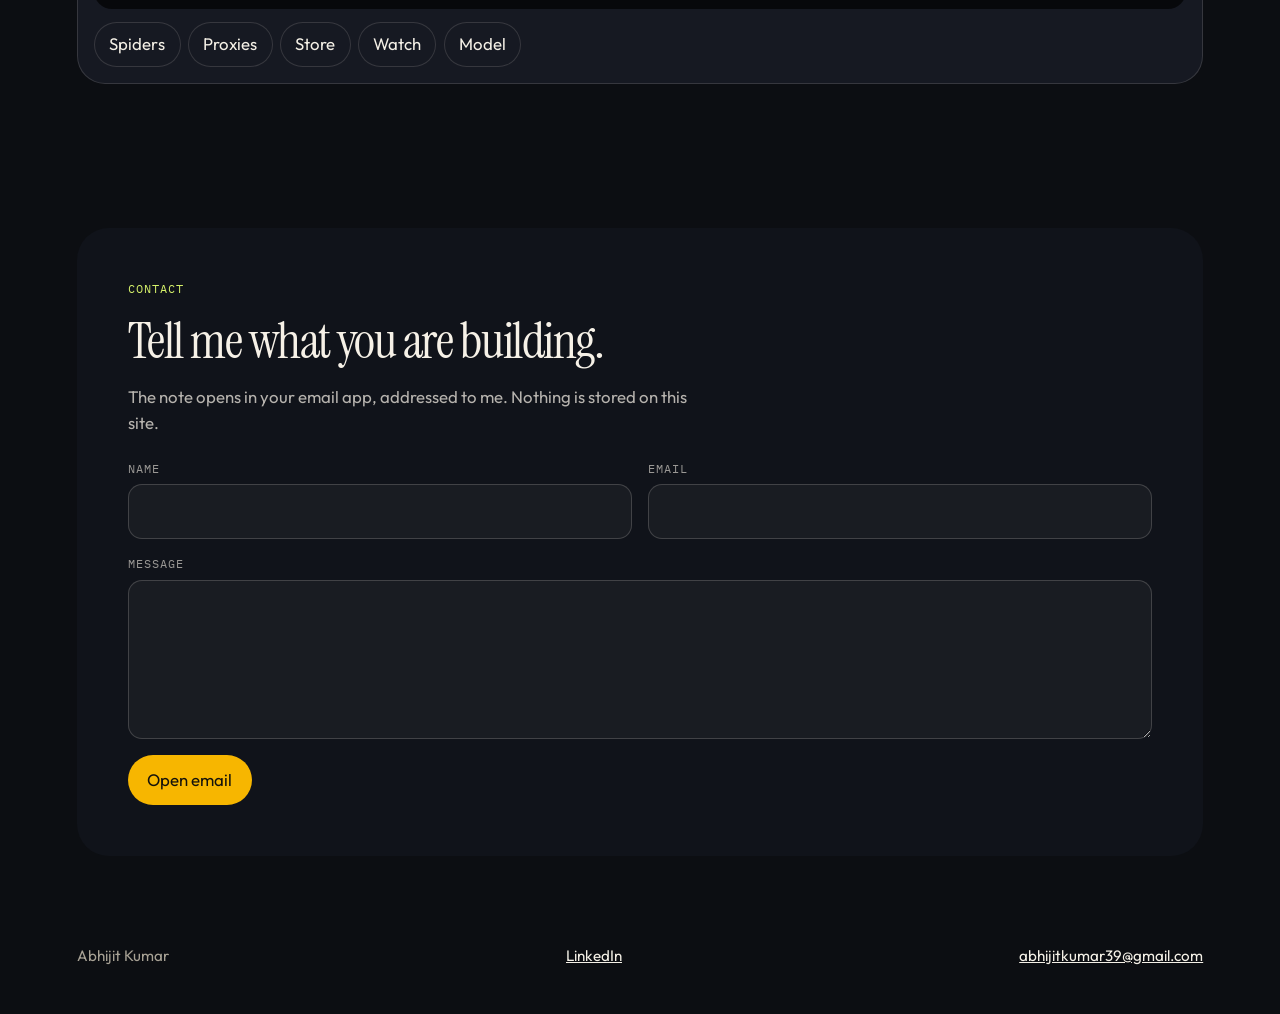
==== commit 834806d0: "Describe the personal Telegram bot as its own project. The Mine story now covers the Mac Mini model," ====
--- a/index.html
+++ b/index.html
@@ -120,7 +120,7 @@
 				<p class="eyebrow">Stories</p>
 				<div>
 					<h2>One guest. Then the pipes. Then mine.</h2>
-					<p class="section-lede">Visa Go is the story to stay for. The scrape is how the data got trustworthy. The Telegram bot is the same idea, on my own time.</p>
+					<p class="section-lede">Visa Go is the story to stay for. The scrape is how the data got trustworthy. The Telegram bot is my own project, a model I run at home.</p>
 				</div>
 			</div>
 
@@ -224,21 +224,23 @@
 
 				<article class="story-card" role="tabpanel" id="panel-mine" aria-labelledby="tab-mine" hidden>
 					<div class="story-copy">
-						<p class="stage-kicker">Personal · not a client</p>
-						<h3>A bot that answers from data I hold.</h3>
-						<p>The Telegram reminder assistant is mine. It replies with a local Ollama model. Same idea as the work, smaller: a question comes in, and the answer comes from something I run, not from the open web.</p>
-						<p>Visa Go was the guest story. The scrape was the pipes. This one is the version I built for myself.</p>
+						<p class="stage-kicker">Personal · a model I run</p>
+						<h3>A sentence in. A reminder, or an answer, out.</h3>
+						<p>This one is mine. A Telegram bot in front of a local model, Ollama running qwen3:4b on a Mac Mini. Tailscale is how I reach that machine, so the model stays at home and the chat still works from my phone.</p>
+						<p>I write to it the way I would write to a person. Ask it to schedule something and the model picks out the time and saves the reminder. Ask it a normal question and it answers. The typing mark appears the moment the message is sent, and stays up until the reply is ready.</p>
+						<p>Live search is the next piece, so a question about today can come back with something current instead of only what the model already knows.</p>
+						<p class="chips"><span>Telegram</span><span>Ollama</span><span>qwen3:4b</span><span>Mac Mini</span><span>Tailscale</span><span>SQLite</span></p>
 						<p><a class="btn btn-ghost" href="https://github.com/abhijitkumar39/personal-reminder-assistant" target="_blank" rel="noopener">Reminder assistant</a></p>
 					</div>
 					<div class="phone mine-phone" aria-hidden="true">
 						<div class="phone-bar">
-							<div>Telegram<small>Local model</small></div>
+							<div>Telegram<small>Typing…</small></div>
 						</div>
 						<div class="phone-log">
-							<p class="bubble me">Remind me an hour before kickoff.</p>
-							<p class="bubble ollama">Set. I will ping you at 18:00, from the note you saved here.</p>
-							<p class="bubble me">Where did I leave the hotel link?</p>
-							<p class="bubble ollama">In yesterday's note. Twelve minutes from the ground.</p>
+							<p class="bubble me">Remind me to buy groceries today at 6 in the evening.</p>
+							<p class="bubble ollama">Saved. I'll ping you today at 6.</p>
+							<p class="bubble me">What's latest in the news?</p>
+							<p class="bubble ollama">Not yet. Live search is next, so a question about today still waits.</p>
 						</div>
 					</div>
 				</article>
@@ -428,7 +430,7 @@
 				</div>
 				<div class="brand-grid ai-note" data-lane-panel="ai" hidden>
 					<p>The model was not trained on a generic crawl. It learned our tables: a pump price that moved through the day, a parking bay that was still open, a home listing that changed, a job post that vanished. Ask where gas is cheaper, or which builder still has inventory, and the answer comes from that store.</p>
-					<p>The version of this that is actually mine sits in the third story: a Telegram bot on a local Ollama model.</p>
+					<p>The personal one is a Telegram bot on a local Ollama model, running at home on a Mac Mini.</p>
 					<a class="btn btn-ghost" href="#tab-mine">See the personal bot</a>
 				</div>
 
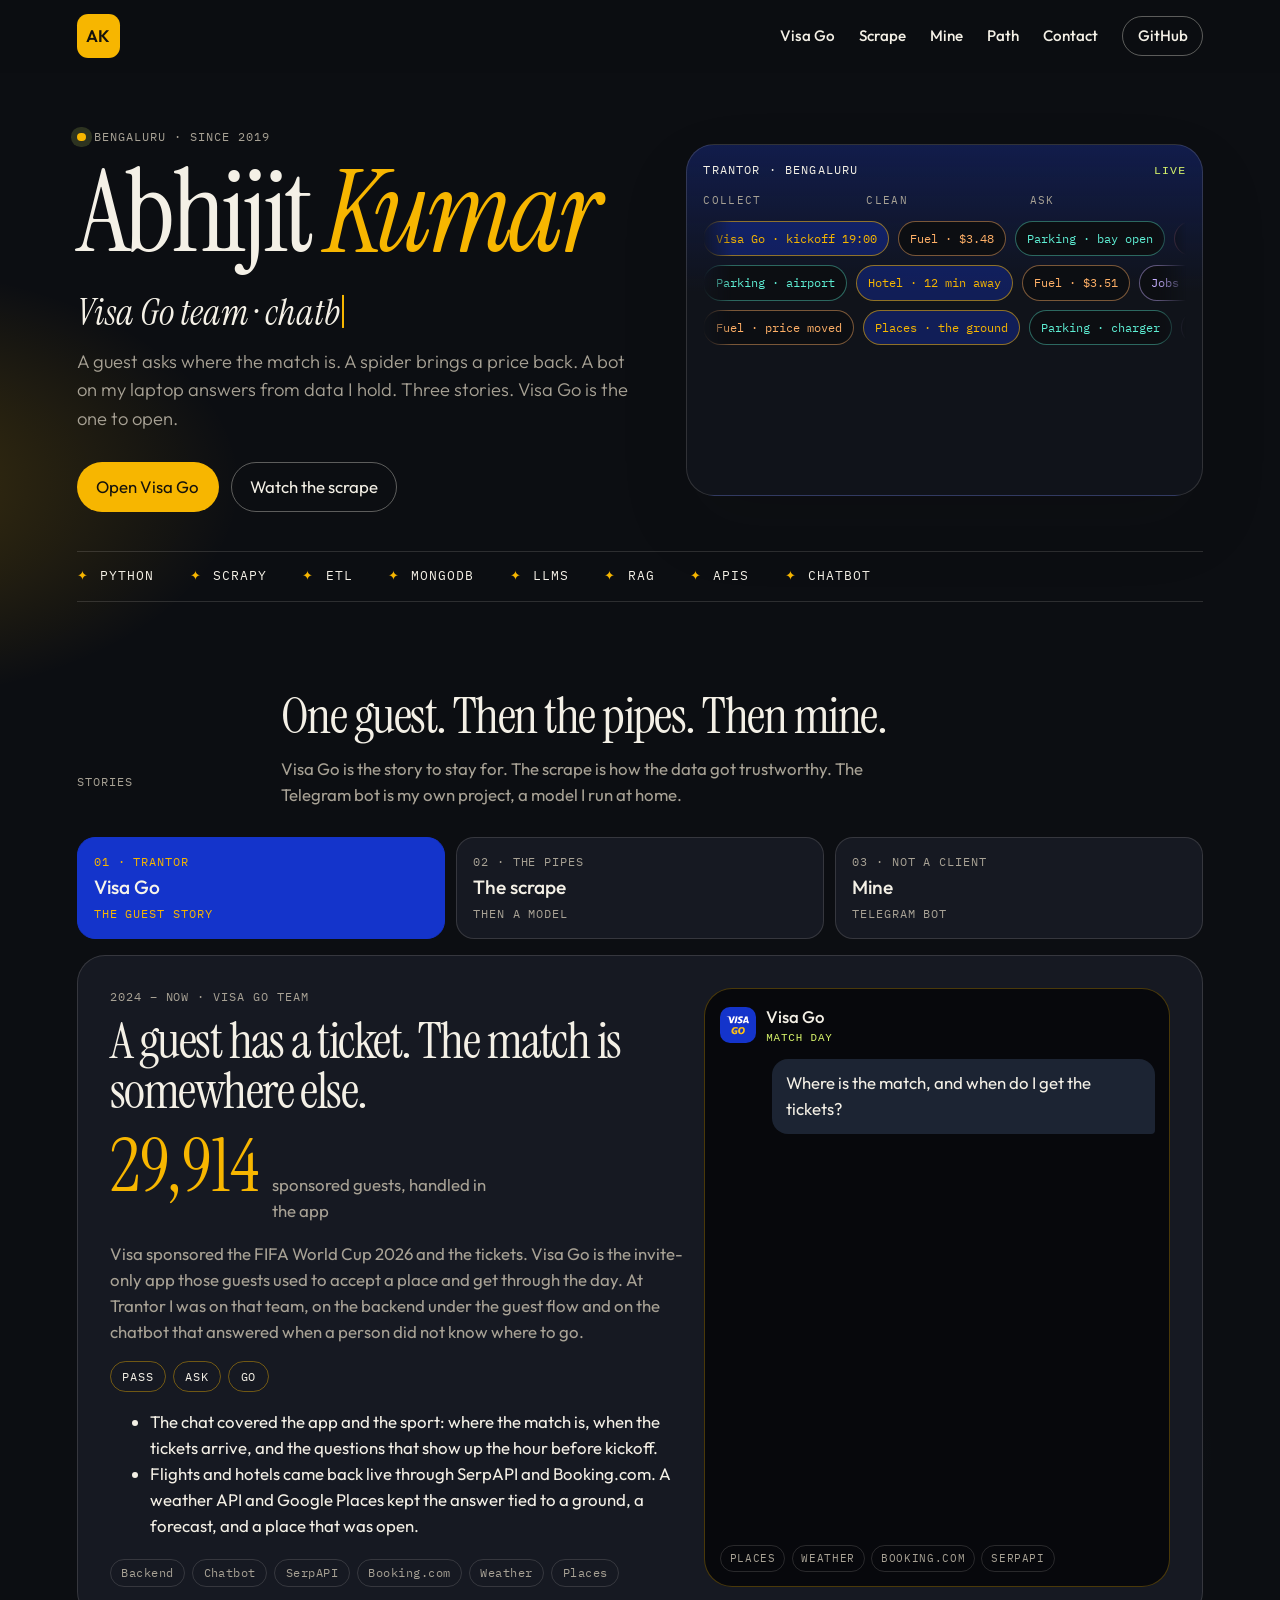
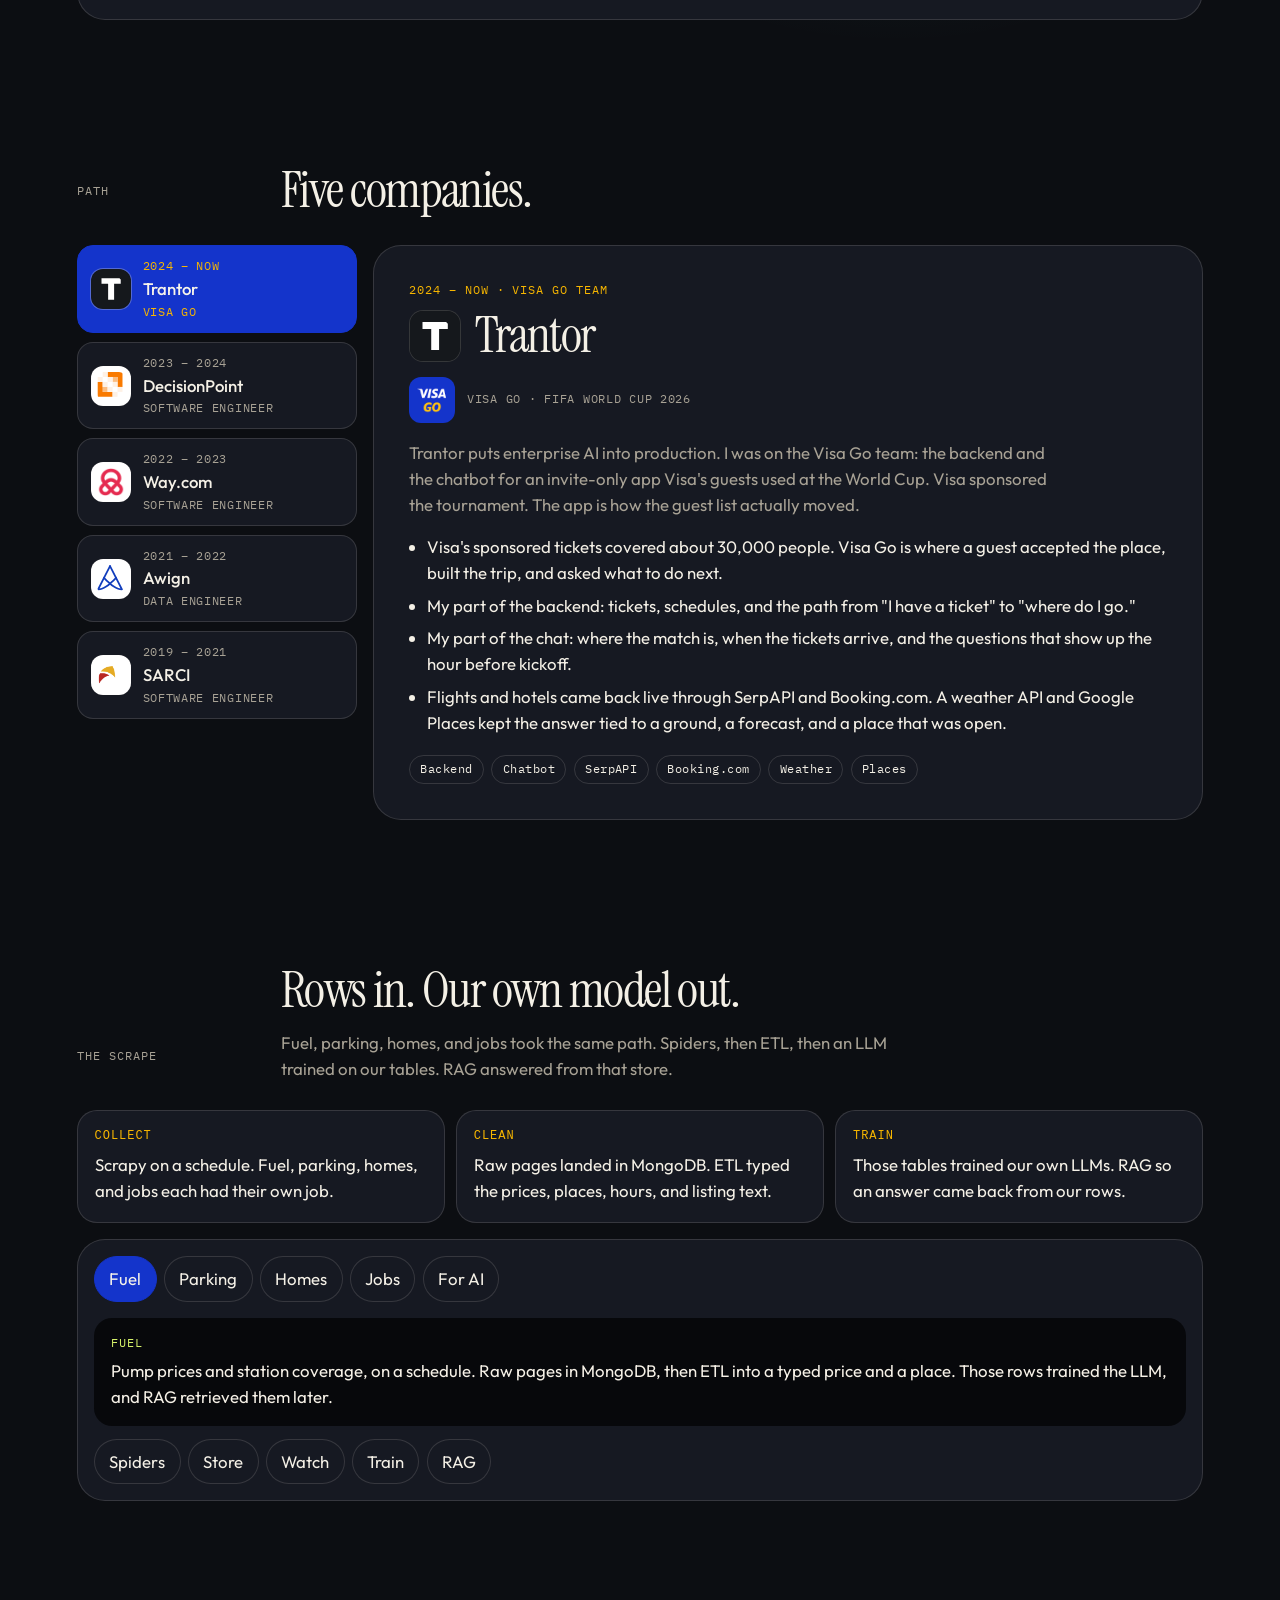
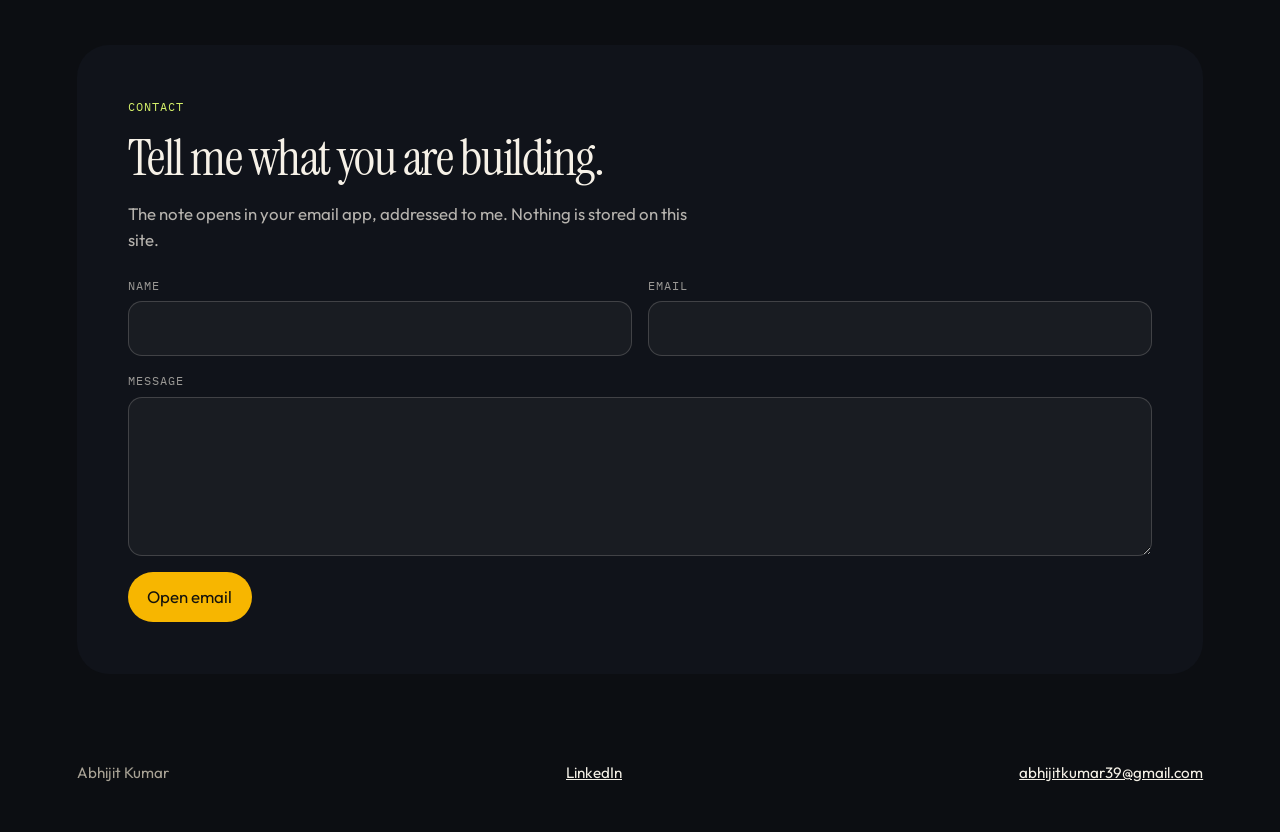
==== commit 84038a3c: "Keep the scrape unnamed and put LLMs on Way and DecisionPoint. The public story no longer lists sour" ====
--- a/index.html
+++ b/index.html
@@ -4,7 +4,7 @@
 	<meta charset="utf-8">
 	<meta name="viewport" content="width=device-width, initial-scale=1">
 	<title>Abhijit Kumar — Visa Go at Trantor</title>
-	<meta name="description" content="Abhijit Kumar is on the Visa Go team at Trantor, working on the backend and the chatbot for Visa's FIFA World Cup guests. Before that: collection pipelines, ETL, and APIs.">
+	<meta name="description" content="Abhijit Kumar is on the Visa Go team at Trantor, working on the backend and the chatbot for Visa's FIFA World Cup guests. Before that: pipelines, ETL, and models trained on our own data.">
 	<link rel="icon" href="images/favicon.ico">
 	<link rel="preconnect" href="https://fonts.googleapis.com">
 	<link rel="preconnect" href="https://fonts.gstatic.com" crossorigin>
@@ -56,44 +56,44 @@
 				<div class="pipe-window">
 					<div class="pipe-lane">
 						<span class="pill visa">Visa Go · kickoff 19:00</span>
-						<span class="pill fuel">Shell · $3.48</span>
-						<span class="pill park">SpotHero · bay 12 open</span>
-						<span class="pill home">Lennar · lot 14</span>
-						<span class="pill job">Indeed · data engineer</span>
+						<span class="pill fuel">Fuel · $3.48</span>
+						<span class="pill park">Parking · bay open</span>
+						<span class="pill home">Homes · lot 14</span>
+						<span class="pill job">Jobs · a listing</span>
 						<span class="pill visa">Tickets land tonight</span>
 						<span class="pill visa">Visa Go · kickoff 19:00</span>
-						<span class="pill fuel">Shell · $3.48</span>
-						<span class="pill park">SpotHero · bay 12 open</span>
-						<span class="pill home">Lennar · lot 14</span>
-						<span class="pill job">Indeed · data engineer</span>
+						<span class="pill fuel">Fuel · $3.48</span>
+						<span class="pill park">Parking · bay open</span>
+						<span class="pill home">Homes · lot 14</span>
+						<span class="pill job">Jobs · a listing</span>
 						<span class="pill visa">Tickets land tonight</span>
 					</div>
 					<div class="pipe-lane back">
-						<span class="pill park">ParkWhiz · airport</span>
+						<span class="pill park">Parking · airport</span>
 						<span class="pill visa">Hotel · 12 min away</span>
-						<span class="pill fuel">BP · $3.51</span>
-						<span class="pill job">Dice · backend</span>
-						<span class="pill home">KB Home · plan B</span>
+						<span class="pill fuel">Fuel · $3.51</span>
+						<span class="pill job">Jobs · a posting</span>
+						<span class="pill home">Homes · plan B</span>
 						<span class="pill visa">Weather · clear</span>
-						<span class="pill park">ParkWhiz · airport</span>
+						<span class="pill park">Parking · airport</span>
 						<span class="pill visa">Hotel · 12 min away</span>
-						<span class="pill fuel">BP · $3.51</span>
-						<span class="pill job">Dice · backend</span>
-						<span class="pill home">KB Home · plan B</span>
+						<span class="pill fuel">Fuel · $3.51</span>
+						<span class="pill job">Jobs · a posting</span>
+						<span class="pill home">Homes · plan B</span>
 						<span class="pill visa">Weather · clear</span>
 					</div>
 					<div class="pipe-lane">
-						<span class="pill fuel">Chevron · station 441</span>
+						<span class="pill fuel">Fuel · price moved</span>
 						<span class="pill visa">Places · the ground</span>
-						<span class="pill park">PlugShare · charger</span>
-						<span class="pill job">Glassdoor · listing</span>
-						<span class="pill home">Pulte · community</span>
+						<span class="pill park">Parking · charger</span>
+						<span class="pill job">Jobs · a title</span>
+						<span class="pill home">Homes · a community</span>
 						<span class="pill visa">Booking.com · still open</span>
-						<span class="pill fuel">Chevron · station 441</span>
+						<span class="pill fuel">Fuel · price moved</span>
 						<span class="pill visa">Places · the ground</span>
-						<span class="pill park">PlugShare · charger</span>
-						<span class="pill job">Glassdoor · listing</span>
-						<span class="pill home">Pulte · community</span>
+						<span class="pill park">Parking · charger</span>
+						<span class="pill job">Jobs · a title</span>
+						<span class="pill home">Homes · a community</span>
 						<span class="pill visa">Booking.com · still open</span>
 					</div>
 				</div>
@@ -106,11 +106,9 @@
 				<li>Scrapy</li>
 				<li>ETL</li>
 				<li>MongoDB</li>
-				<li>Airflow</li>
-				<li>Pub/Sub</li>
-				<li>AWS</li>
+				<li>LLMs</li>
+				<li>RAG</li>
 				<li>APIs</li>
-				<li>LLM data</li>
 				<li>Chatbot</li>
 			</ul>
 		</section>
@@ -132,9 +130,9 @@
 						<small>The guest story</small>
 					</button>
 					<button type="button" role="tab" id="tab-scrape" aria-controls="panel-scrape" aria-selected="false">
-						<span>02 · Way and after</span>
+						<span>02 · The pipes</span>
 						<strong>The scrape</strong>
-						<small>National brands</small>
+						<small>Then a model</small>
 					</button>
 					<button type="button" role="tab" id="tab-mine" aria-controls="panel-mine" aria-selected="false">
 						<span>03 · Not a client</span>
@@ -186,9 +184,9 @@
 				<article class="story-card" role="tabpanel" id="panel-scrape" aria-labelledby="tab-scrape" hidden>
 					<div class="story-copy">
 						<p class="stage-kicker">The second story</p>
-						<h3>The brands went in. A model came out.</h3>
-						<p>Before Visa Go, the job was getting someone else's data in every day and making it clean enough to trust. At Way that became national spiders: fuel, parking, homes, and jobs. Proxies when a site pushed back. Raw pages in MongoDB. ETL after that.</p>
-						<p>Those tables were not a dump. Prices through the day, bays that were still open, listings that changed. That store trained an in-house LLM, so it answered from our prices and places.</p>
+						<h3>Rows in. A model out.</h3>
+						<p>The work was outside data, in every day, clean enough to trust. Spiders for fuel, parking, homes, and jobs. Raw pages in MongoDB. ETL kept running after the first pull.</p>
+						<p>Those tables trained our own LLMs. RAG sat on the store, so a question about a price or a place came back from our rows.</p>
 						<p><a class="btn btn-primary" href="#sources">Open the board</a></p>
 					</div>
 					<div class="gates" aria-hidden="true">
@@ -196,8 +194,8 @@
 							<strong>Collect</strong>
 							<div class="gate-window">
 								<div class="gate-fall">
-									<span class="pill fuel">Shell</span><span class="pill park">SpotHero</span><span class="pill home">Lennar</span><span class="pill job">Indeed</span>
-									<span class="pill fuel">Shell</span><span class="pill park">SpotHero</span><span class="pill home">Lennar</span><span class="pill job">Indeed</span>
+									<span class="pill fuel">Fuel</span><span class="pill park">Parking</span><span class="pill home">Homes</span><span class="pill job">Jobs</span>
+									<span class="pill fuel">Fuel</span><span class="pill park">Parking</span><span class="pill home">Homes</span><span class="pill job">Jobs</span>
 								</div>
 							</div>
 						</div>
@@ -214,8 +212,8 @@
 							<strong>Train</strong>
 							<div class="gate-window">
 								<div class="gate-fall">
-									<span class="pill visa">our prices</span><span class="pill visa">our places</span><span class="pill job">our listings</span><span class="pill visa">the model</span>
-									<span class="pill visa">our prices</span><span class="pill visa">our places</span><span class="pill job">our listings</span><span class="pill visa">the model</span>
+									<span class="pill visa">our rows</span><span class="pill visa">RAG</span><span class="pill job">our listings</span><span class="pill visa">the model</span>
+									<span class="pill visa">our rows</span><span class="pill visa">RAG</span><span class="pill job">our listings</span><span class="pill visa">the model</span>
 								</div>
 							</div>
 						</div>
@@ -250,7 +248,7 @@
 		<section id="path" class="section">
 			<div class="section-head">
 				<p class="eyebrow">Path</p>
-				<h2>Five companies. One kind of work.</h2>
+				<h2>Five companies.</h2>
 			</div>
 
 			<div class="switcher" data-switcher>
@@ -314,14 +312,13 @@
 							<img class="co-mark" src="images/logos/decisionpoint.svg" alt="">
 							<h3>DecisionPoint</h3>
 						</div>
-						<p class="stage-company">Enterprise mobility for warehouses, stores, and delivery routes. Same muscle as the scrape years, pointed at the floor: an outside system, a pipeline that stays current, and an API something else can ask.</p>
-						<ul>
-							<li>REST APIs with JWT for proof of delivery, RFID scans, and the devices people carry on a route.</li>
-							<li>Schema and queries so a scan, a stop, and a delivery stayed one story from the device to the warehouse.</li>
-							<li>Airflow in Python for the batch work. Google Pub/Sub where an event could not wait for the next run.</li>
-							<li>Freshservice, Field Nation, and Netreo folded into those workflows. Services shipped on Linux EC2.</li>
-						</ul>
-						<p class="chips"><span>Python</span><span>Airflow</span><span>Pub/Sub</span><span>JWT</span><span>EC2</span></p>
+						<p class="stage-company">Enterprise mobility for warehouses, stores, and delivery routes. Stock moves from the truck to the distribution center to the store. The question on the floor is what to do with it next.</p>
+						<ul>
+							<li>We used an LLM to optimize that inventory. It pointed at what was running short, what was sitting still, and what should move.</li>
+							<li>RAG kept the recommendation on the records. A count, a location, and the recent movement were retrieved first, then written into the answer.</li>
+							<li>A model can only optimize stock it can see. Scans and updates had to land as rows retrieval could trust.</li>
+						</ul>
+						<p class="chips"><span>LLM</span><span>RAG</span><span>Inventory</span></p>
 					</article>
 
 					<article class="stage-card" role="tabpanel" id="panel-way" aria-labelledby="tab-way" hidden>
@@ -330,14 +327,13 @@
 							<img class="co-mark" src="images/logos/way.png" alt="">
 							<h3>Way.com</h3>
 						</div>
-						<p class="stage-company">A US driver app for parking, car washes, gas cashback, and EV charging. The app is only as true as the prices and places under it. Those same tables later taught our own model.</p>
-						<ul>
-							<li>Led ingestion for gas prices, car-wash locations, parking inventory, and chargers across the national brands below.</li>
-							<li>One Scrapy project per site, kicked off by Scrapyd, with rotating proxies when a brand started blocking the datacenter.</li>
-							<li>Raw pages in MongoDB, then ETL into typed prices, hours, and coordinates. APIs in front. A dashboard on success, errors, and lag.</li>
-							<li>The cleaned rows were the training set for an in-house LLM, so it answered from our prices and places, not from the public web.</li>
-						</ul>
-						<p class="chips"><span>Python</span><span>Scrapy</span><span>ETL</span><span>MongoDB</span><span>LLM data</span></p>
+						<p class="stage-company">A US driver app for parking, car washes, gas, and EV charging. I scraped the sources, kept the ETL running, and the cleaned tables trained our own LLMs.</p>
+						<ul>
+							<li>Scraping on a schedule, then the ETL I maintained. Raw pages in MongoDB, typed prices, hours, and coordinates out.</li>
+							<li>Those tables trained our own LLMs, so the model knew our prices and places.</li>
+							<li>RAG at question time. The answer was retrieved from that store: a price at a time, or a place that was still open.</li>
+						</ul>
+						<p class="chips"><span>Scrapy</span><span>ETL</span><span>MongoDB</span><span>LLM</span><span>RAG</span></p>
 					</article>
 
 					<article class="stage-card" role="tabpanel" id="panel-awign" aria-labelledby="tab-awign" hidden>
@@ -346,14 +342,15 @@
 							<img class="co-mark" src="images/logos/awign.svg" alt="">
 							<h3>Awign</h3>
 						</div>
-						<p class="stage-company">A gig-work platform. Enterprises hand over on-site and remote tasks, and a worker network across India carries them out. This is where "get someone else's data in, every day" became the job.</p>
-						<ul>
-							<li>Owned ETL from extract through load, so a client feed became a table ops could actually use.</li>
-							<li>Replaced one-off pulls with collectors on a schedule, and made a failed job obvious instead of silent.</li>
-							<li>Shaped the data behind stuck tasks, free workers, and client feeds that had gone stale.</li>
-							<li>The spiders at Way were this habit at national scale: outside data, on time, clean enough for the next system.</li>
-						</ul>
-						<p class="chips"><span>Python</span><span>ETL</span><span>Automation</span></p>
+						<p class="stage-company">A gig-work platform. Enterprises hand over on-site and remote tasks, and a worker network across India carries them out. The data under that had to arrive, stay clean, and be usable.</p>
+						<ul>
+							<li>Ran ETL from extract through load, and kept those jobs fast and reliable.</li>
+							<li>Found the sources worth keeping and automated collection, so a feed scaled past a one-off pull.</li>
+							<li>Turned data the platform already held into something a team could decide on.</li>
+							<li>Raised quality and reliability in the pieces and across the whole system.</li>
+							<li>Worked with other teams on what they needed, then built the version that matched.</li>
+						</ul>
+						<p class="chips"><span>ETL</span><span>Pipelines</span><span>Data quality</span></p>
 					</article>
 
 					<article class="stage-card" role="tabpanel" id="panel-sarci" aria-labelledby="tab-sarci" hidden>
@@ -362,12 +359,10 @@
 							<img class="co-mark" src="images/logos/sarci.png" alt="">
 							<h3>SARCI</h3>
 						</div>
-						<p class="stage-company">Process automation for Indian businesses. ERP workflows, inventory, and the paperwork that sits between two departments. If the source record is wrong, every model downstream is confidently wrong. This is where that lesson started.</p>
-						<ul>
-							<li>Sat with clients on the ERP steps that failed between teams, and shaped the fix with them.</li>
-							<li>Built inventory from stock on hand through procurement, so buying stopped living in a spreadsheet.</li>
-							<li>Automated the handoff that used to be an email: a record left one team and arrived in the next.</li>
-							<li>Left operational truth in a shape a later pipeline could trust. Every collect after this one starts there.</li>
+						<p class="stage-company">Process automation for Indian businesses. Clients arrived with an ERP that was getting in the way, and with inventory that still moved by hand.</p>
+						<ul>
+							<li>Sat with clients on where the ERP fell short, and designed a fix that ran more cleanly and was easier to use.</li>
+							<li>Built an automated inventory system, from tracking what was on hand through planning what to buy next.</li>
 						</ul>
 						<p class="chips"><span>ERP</span><span>Inventory</span><span>Automation</span></p>
 					</article>
@@ -379,15 +374,15 @@
 			<div class="section-head">
 				<p class="eyebrow">The scrape</p>
 				<div>
-					<h2>National brands in. Our own model out.</h2>
-					<p class="section-lede">These are the sites the spiders actually ran. Click one. Fuel, parking, homes, and jobs all took the same path, and the clean rows were what we trained on.</p>
+					<h2>Rows in. Our own model out.</h2>
+					<p class="section-lede">Fuel, parking, homes, and jobs took the same path. Spiders, then ETL, then an LLM trained on our tables. RAG answered from that store.</p>
 				</div>
 			</div>
 
 			<ol class="beats">
-				<li><strong>Collect</strong> Scrapy on a schedule. Rotating proxies when a brand started blocking. One project per site, not a one-off script.</li>
-				<li><strong>Clean</strong> Raw pages landed in MongoDB. ETL typed the prices, places, hours, and listing text an API could serve.</li>
-				<li><strong>Train</strong> Those tables were the corpus for an in-house LLM. It learned our prices and places, then answered from that store.</li>
+				<li><strong>Collect</strong> Scrapy on a schedule. Fuel, parking, homes, and jobs each had their own job.</li>
+				<li><strong>Clean</strong> Raw pages landed in MongoDB. ETL typed the prices, places, hours, and listing text.</li>
+				<li><strong>Train</strong> Those tables trained our own LLMs. RAG so an answer came back from our rows.</li>
 			</ol>
 
 			<div class="board" data-board>
@@ -399,52 +394,23 @@
 					<button type="button" role="tab" data-lane="ai" aria-selected="false">For AI</button>
 				</div>
 
-				<div class="brand-grid" data-lane-panel="fuel">
-					<button type="button" data-brand="shell">Shell</button>
-					<button type="button" data-brand="chevron">Chevron</button>
-					<button type="button" data-brand="exxon">Exxon</button>
-					<button type="button" data-brand="bp">BP</button>
-					<button type="button" data-brand="seven">7-Eleven</button>
-					<button type="button" data-brand="marathon">Marathon</button>
-				</div>
-				<div class="brand-grid" data-lane-panel="parking" hidden>
-					<button type="button" data-brand="spothero">SpotHero</button>
-					<button type="button" data-brand="parkwhiz">ParkWhiz</button>
-					<button type="button" data-brand="parkopedia">Parkopedia</button>
-					<button type="button" data-brand="plugshare">PlugShare</button>
-				</div>
-				<div class="brand-grid" data-lane-panel="homes" hidden>
-					<button type="button" data-brand="lennar">Lennar</button>
-					<button type="button" data-brand="horton">D.R. Horton</button>
-					<button type="button" data-brand="pulte">Pulte</button>
-					<button type="button" data-brand="toll">Toll Brothers</button>
-					<button type="button" data-brand="kb">KB Home</button>
-				</div>
-				<div class="brand-grid" data-lane-panel="jobs" hidden>
-					<button type="button" data-brand="indeed">Indeed</button>
-					<button type="button" data-brand="glassdoor">Glassdoor</button>
-					<button type="button" data-brand="linkedin">LinkedIn</button>
-					<button type="button" data-brand="zip">ZipRecruiter</button>
-					<button type="button" data-brand="monster">Monster</button>
-					<button type="button" data-brand="dice">Dice</button>
-				</div>
 				<div class="brand-grid ai-note" data-lane-panel="ai" hidden>
-					<p>The model was not trained on a generic crawl. It learned our tables: a pump price that moved through the day, a parking bay that was still open, a home listing that changed, a job post that vanished. Ask where gas is cheaper, or which builder still has inventory, and the answer comes from that store.</p>
+					<p>The model was trained on our tables. A price that moved through the day, a bay that was still open, a listing that changed. RAG retrieved those rows at question time, so the answer cited our store.</p>
 					<p>The personal one is a Telegram bot on a local Ollama model, running at home on a Mac Mini.</p>
 					<a class="btn btn-ghost" href="#tab-mine">See the personal bot</a>
 				</div>
 
 				<div class="dock" data-dock>
-					<p class="dock-kicker" id="dock-kicker">Shell · fuel</p>
-					<p id="dock-copy">Scheduled spider. Rotating proxies when the site pushed back. Raw pull into MongoDB, then an ETL job into the gas feed.</p>
+					<p class="dock-kicker" id="dock-kicker">Fuel</p>
+					<p id="dock-copy">Pump prices and station coverage, on a schedule. Raw pages in MongoDB, then ETL into a typed price and a place. Those rows trained the LLM, and RAG retrieved them later.</p>
 				</div>
 
 				<div class="steps" role="tablist" aria-label="How a collect became a model">
-					<button type="button" data-step="spiders" aria-selected="true">Spiders</button>
-					<button type="button" data-step="proxies" aria-selected="false">Proxies</button>
+					<button type="button" data-step="spiders" aria-selected="false">Spiders</button>
 					<button type="button" data-step="store" aria-selected="false">Store</button>
 					<button type="button" data-step="watch" aria-selected="false">Watch</button>
-					<button type="button" data-step="model" aria-selected="false">Model</button>
+					<button type="button" data-step="model" aria-selected="false">Train</button>
+					<button type="button" data-step="rag" aria-selected="false">RAG</button>
 				</div>
 			</div>
 		</section>
@@ -479,6 +445,6 @@
 		<p><a href="mailto:abhijitkumar39@gmail.com">abhijitkumar39@gmail.com</a></p>
 	</footer>
 
-	<script src="assets/js/portfolio.js?v=8"></script>
+	<script src="assets/js/portfolio.js?v=10"></script>
 </body>
 </html>
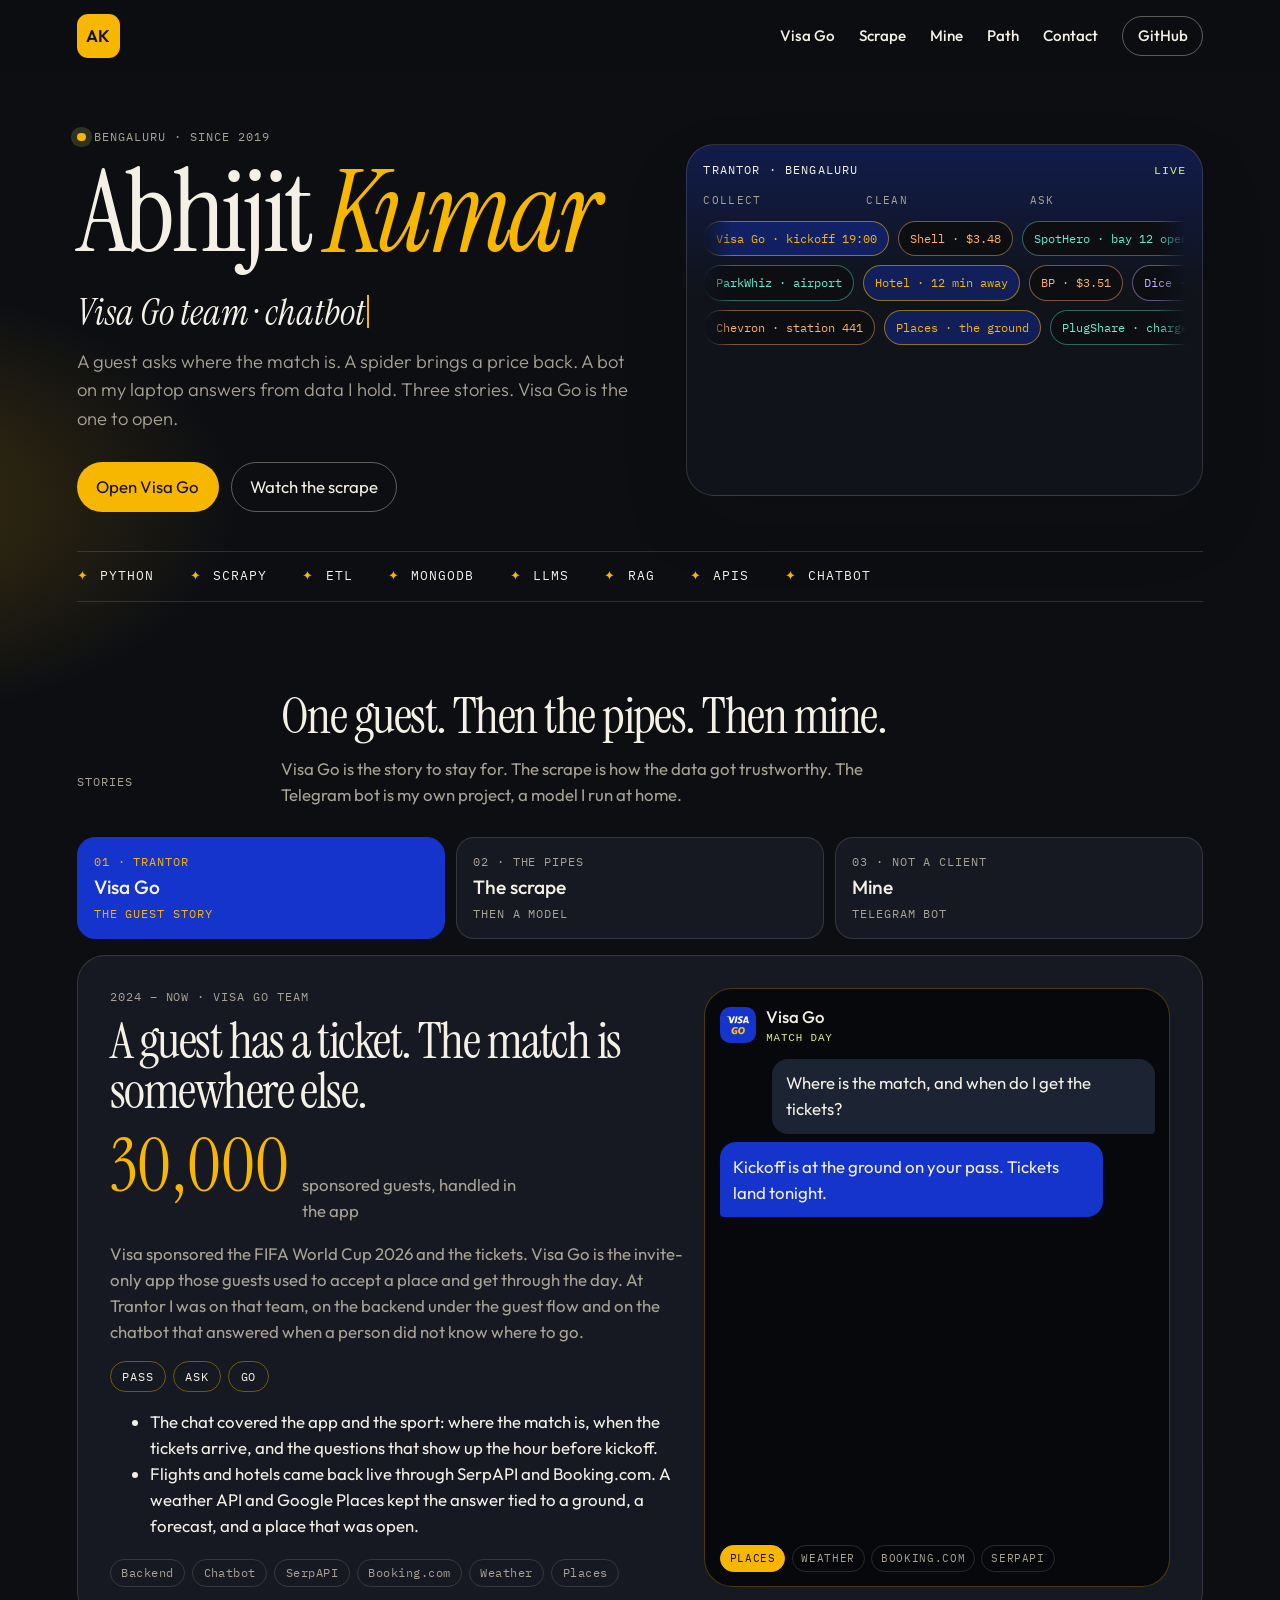
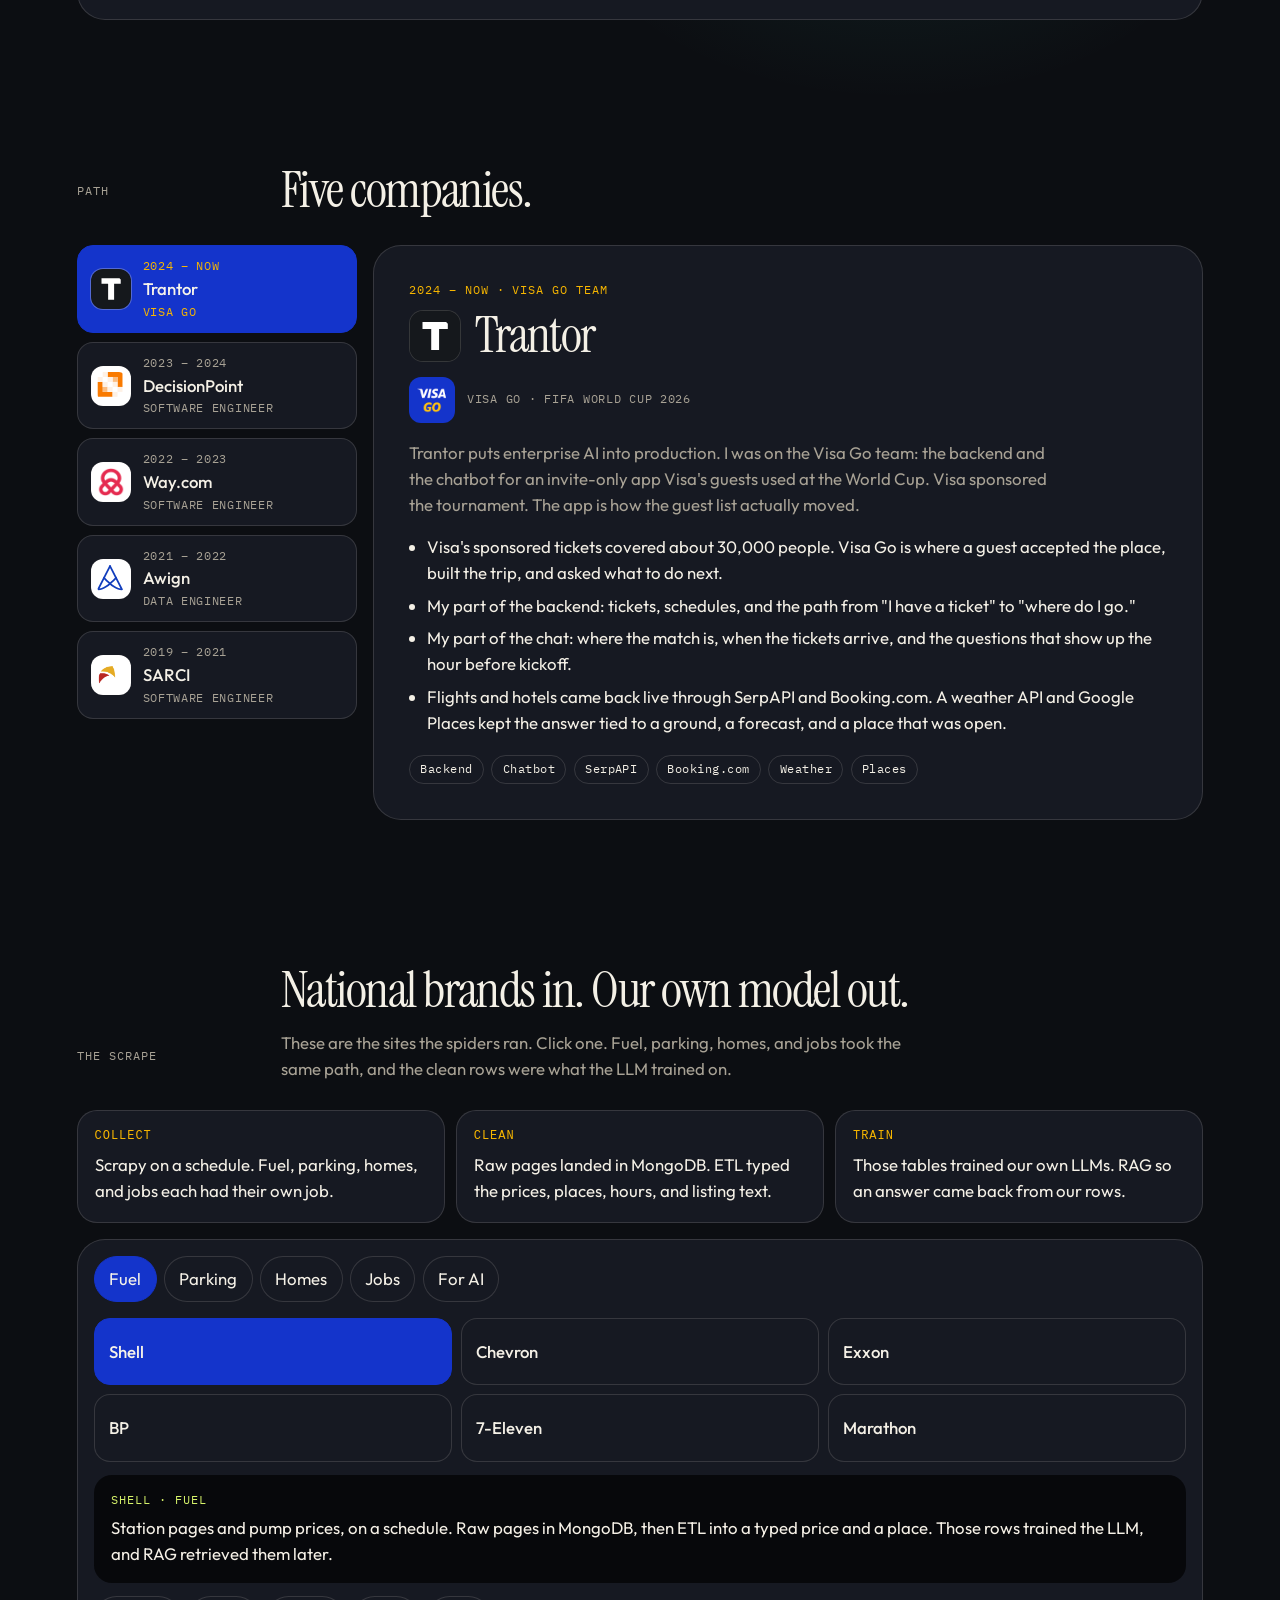
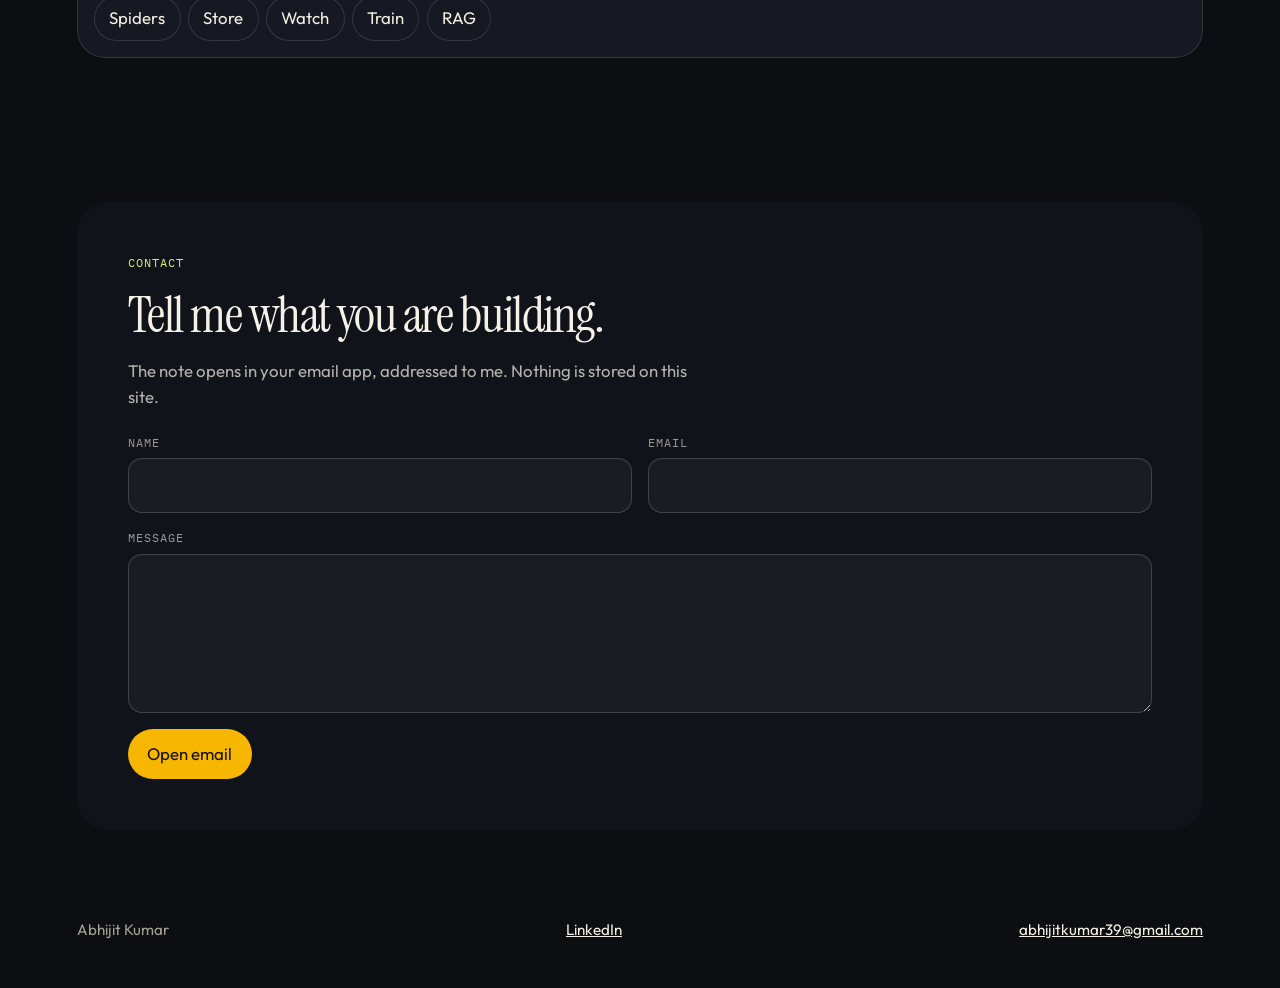
==== commit 8a00c447: "Put the brand names back on the scrape board. The sites are listed again in the scrape story and the" ====
--- a/index.html
+++ b/index.html
@@ -56,44 +56,44 @@
 				<div class="pipe-window">
 					<div class="pipe-lane">
 						<span class="pill visa">Visa Go · kickoff 19:00</span>
-						<span class="pill fuel">Fuel · $3.48</span>
-						<span class="pill park">Parking · bay open</span>
-						<span class="pill home">Homes · lot 14</span>
-						<span class="pill job">Jobs · a listing</span>
+						<span class="pill fuel">Shell · $3.48</span>
+						<span class="pill park">SpotHero · bay 12 open</span>
+						<span class="pill home">Lennar · lot 14</span>
+						<span class="pill job">Indeed · data engineer</span>
 						<span class="pill visa">Tickets land tonight</span>
 						<span class="pill visa">Visa Go · kickoff 19:00</span>
-						<span class="pill fuel">Fuel · $3.48</span>
-						<span class="pill park">Parking · bay open</span>
-						<span class="pill home">Homes · lot 14</span>
-						<span class="pill job">Jobs · a listing</span>
+						<span class="pill fuel">Shell · $3.48</span>
+						<span class="pill park">SpotHero · bay 12 open</span>
+						<span class="pill home">Lennar · lot 14</span>
+						<span class="pill job">Indeed · data engineer</span>
 						<span class="pill visa">Tickets land tonight</span>
 					</div>
 					<div class="pipe-lane back">
-						<span class="pill park">Parking · airport</span>
+						<span class="pill park">ParkWhiz · airport</span>
 						<span class="pill visa">Hotel · 12 min away</span>
-						<span class="pill fuel">Fuel · $3.51</span>
-						<span class="pill job">Jobs · a posting</span>
-						<span class="pill home">Homes · plan B</span>
+						<span class="pill fuel">BP · $3.51</span>
+						<span class="pill job">Dice · backend</span>
+						<span class="pill home">KB Home · plan B</span>
 						<span class="pill visa">Weather · clear</span>
-						<span class="pill park">Parking · airport</span>
+						<span class="pill park">ParkWhiz · airport</span>
 						<span class="pill visa">Hotel · 12 min away</span>
-						<span class="pill fuel">Fuel · $3.51</span>
-						<span class="pill job">Jobs · a posting</span>
-						<span class="pill home">Homes · plan B</span>
+						<span class="pill fuel">BP · $3.51</span>
+						<span class="pill job">Dice · backend</span>
+						<span class="pill home">KB Home · plan B</span>
 						<span class="pill visa">Weather · clear</span>
 					</div>
 					<div class="pipe-lane">
-						<span class="pill fuel">Fuel · price moved</span>
+						<span class="pill fuel">Chevron · station 441</span>
 						<span class="pill visa">Places · the ground</span>
-						<span class="pill park">Parking · charger</span>
-						<span class="pill job">Jobs · a title</span>
-						<span class="pill home">Homes · a community</span>
+						<span class="pill park">PlugShare · charger</span>
+						<span class="pill job">Glassdoor · listing</span>
+						<span class="pill home">Pulte · community</span>
 						<span class="pill visa">Booking.com · still open</span>
-						<span class="pill fuel">Fuel · price moved</span>
+						<span class="pill fuel">Chevron · station 441</span>
 						<span class="pill visa">Places · the ground</span>
-						<span class="pill park">Parking · charger</span>
-						<span class="pill job">Jobs · a title</span>
-						<span class="pill home">Homes · a community</span>
+						<span class="pill park">PlugShare · charger</span>
+						<span class="pill job">Glassdoor · listing</span>
+						<span class="pill home">Pulte · community</span>
 						<span class="pill visa">Booking.com · still open</span>
 					</div>
 				</div>
@@ -194,8 +194,8 @@
 							<strong>Collect</strong>
 							<div class="gate-window">
 								<div class="gate-fall">
-									<span class="pill fuel">Fuel</span><span class="pill park">Parking</span><span class="pill home">Homes</span><span class="pill job">Jobs</span>
-									<span class="pill fuel">Fuel</span><span class="pill park">Parking</span><span class="pill home">Homes</span><span class="pill job">Jobs</span>
+									<span class="pill fuel">Shell</span><span class="pill park">SpotHero</span><span class="pill home">Lennar</span><span class="pill job">Indeed</span>
+									<span class="pill fuel">Shell</span><span class="pill park">SpotHero</span><span class="pill home">Lennar</span><span class="pill job">Indeed</span>
 								</div>
 							</div>
 						</div>
@@ -374,8 +374,8 @@
 			<div class="section-head">
 				<p class="eyebrow">The scrape</p>
 				<div>
-					<h2>Rows in. Our own model out.</h2>
-					<p class="section-lede">Fuel, parking, homes, and jobs took the same path. Spiders, then ETL, then an LLM trained on our tables. RAG answered from that store.</p>
+					<h2>National brands in. Our own model out.</h2>
+					<p class="section-lede">These are the sites the spiders ran. Click one. Fuel, parking, homes, and jobs took the same path, and the clean rows were what the LLM trained on.</p>
 				</div>
 			</div>
 
@@ -394,6 +394,35 @@
 					<button type="button" role="tab" data-lane="ai" aria-selected="false">For AI</button>
 				</div>
 
+				<div class="brand-grid" data-lane-panel="fuel">
+					<button type="button" data-brand="shell">Shell</button>
+					<button type="button" data-brand="chevron">Chevron</button>
+					<button type="button" data-brand="exxon">Exxon</button>
+					<button type="button" data-brand="bp">BP</button>
+					<button type="button" data-brand="seven">7-Eleven</button>
+					<button type="button" data-brand="marathon">Marathon</button>
+				</div>
+				<div class="brand-grid" data-lane-panel="parking" hidden>
+					<button type="button" data-brand="spothero">SpotHero</button>
+					<button type="button" data-brand="parkwhiz">ParkWhiz</button>
+					<button type="button" data-brand="parkopedia">Parkopedia</button>
+					<button type="button" data-brand="plugshare">PlugShare</button>
+				</div>
+				<div class="brand-grid" data-lane-panel="homes" hidden>
+					<button type="button" data-brand="lennar">Lennar</button>
+					<button type="button" data-brand="horton">D.R. Horton</button>
+					<button type="button" data-brand="pulte">Pulte</button>
+					<button type="button" data-brand="toll">Toll Brothers</button>
+					<button type="button" data-brand="kb">KB Home</button>
+				</div>
+				<div class="brand-grid" data-lane-panel="jobs" hidden>
+					<button type="button" data-brand="indeed">Indeed</button>
+					<button type="button" data-brand="glassdoor">Glassdoor</button>
+					<button type="button" data-brand="linkedin">LinkedIn</button>
+					<button type="button" data-brand="zip">ZipRecruiter</button>
+					<button type="button" data-brand="monster">Monster</button>
+					<button type="button" data-brand="dice">Dice</button>
+				</div>
 				<div class="brand-grid ai-note" data-lane-panel="ai" hidden>
 					<p>The model was trained on our tables. A price that moved through the day, a bay that was still open, a listing that changed. RAG retrieved those rows at question time, so the answer cited our store.</p>
 					<p>The personal one is a Telegram bot on a local Ollama model, running at home on a Mac Mini.</p>
@@ -401,8 +430,8 @@
 				</div>
 
 				<div class="dock" data-dock>
-					<p class="dock-kicker" id="dock-kicker">Fuel</p>
-					<p id="dock-copy">Pump prices and station coverage, on a schedule. Raw pages in MongoDB, then ETL into a typed price and a place. Those rows trained the LLM, and RAG retrieved them later.</p>
+					<p class="dock-kicker" id="dock-kicker">Shell · fuel</p>
+					<p id="dock-copy">Station pages and pump prices, on a schedule. Raw pages in MongoDB, then ETL into a typed price and a place. Those rows trained the LLM, and RAG retrieved them later.</p>
 				</div>
 
 				<div class="steps" role="tablist" aria-label="How a collect became a model">
@@ -445,6 +474,6 @@
 		<p><a href="mailto:abhijitkumar39@gmail.com">abhijitkumar39@gmail.com</a></p>
 	</footer>
 
-	<script src="assets/js/portfolio.js?v=10"></script>
+	<script src="assets/js/portfolio.js?v=11"></script>
 </body>
 </html>
